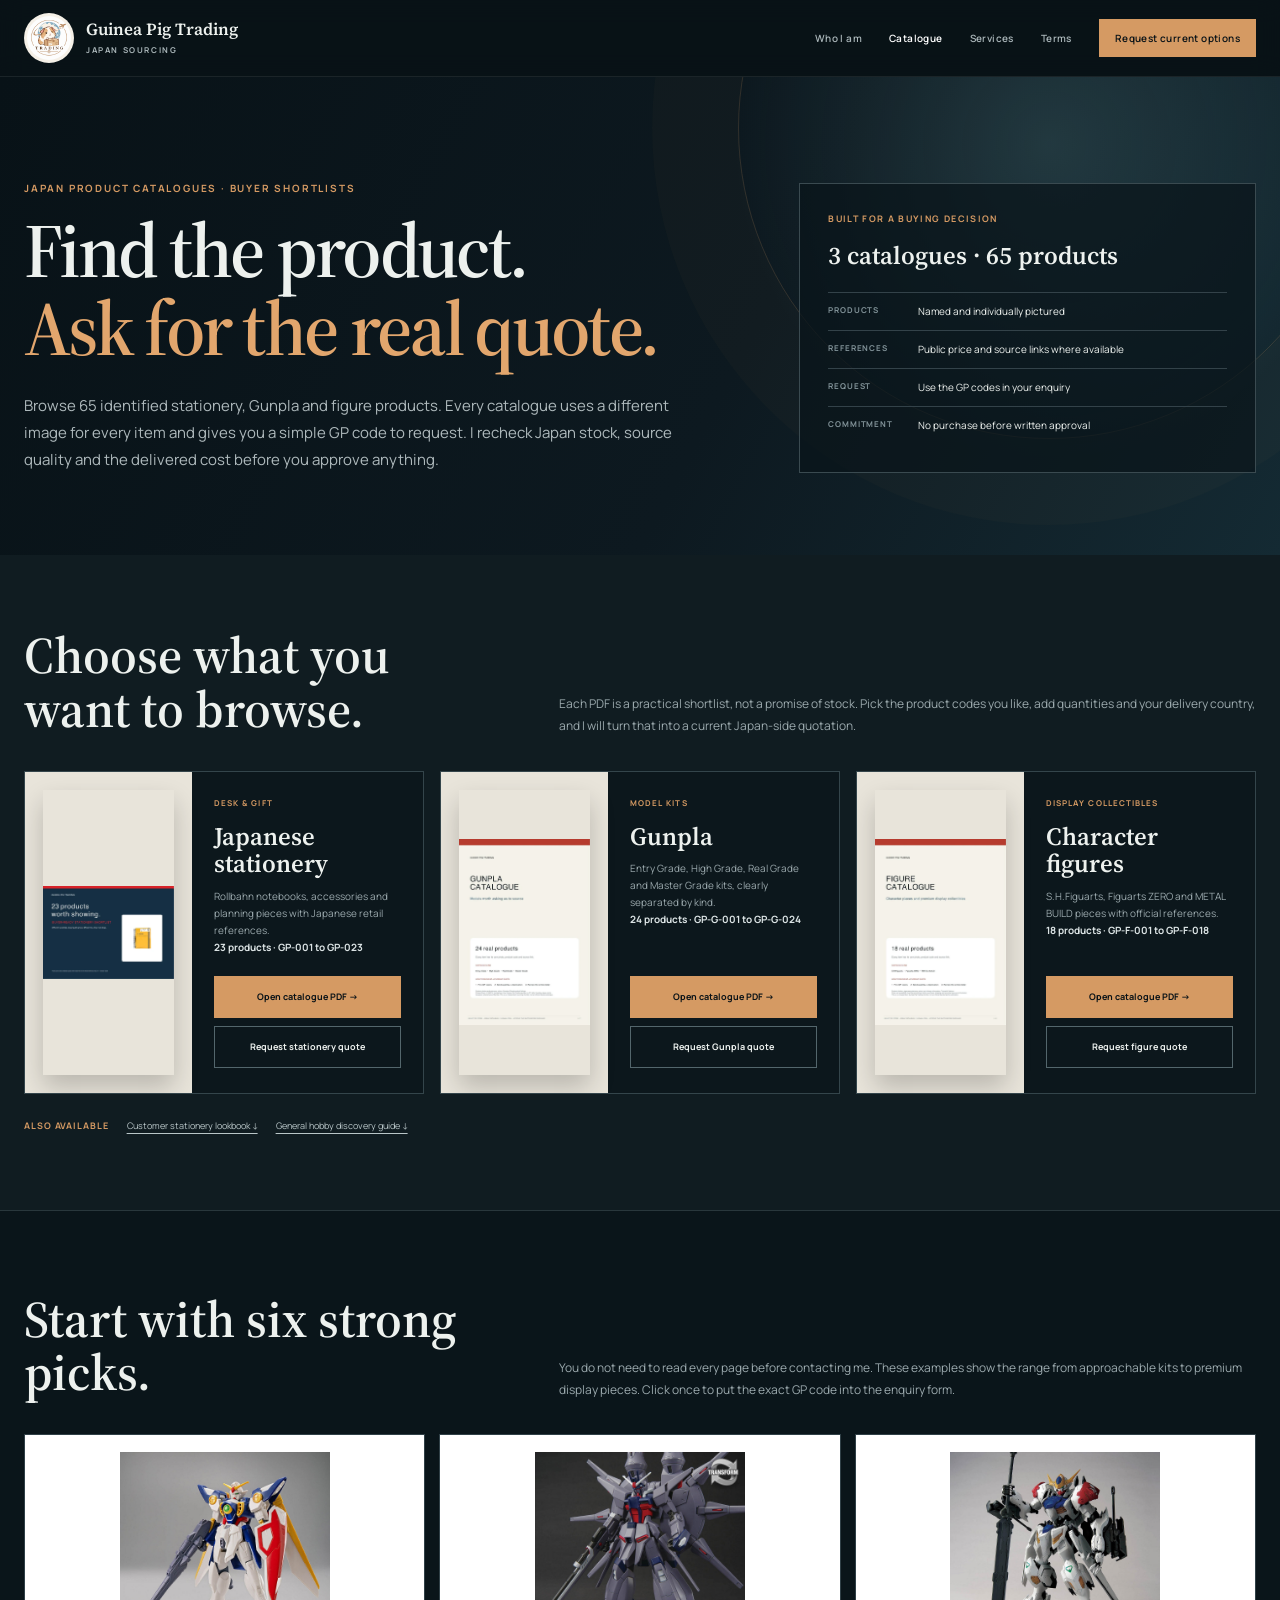
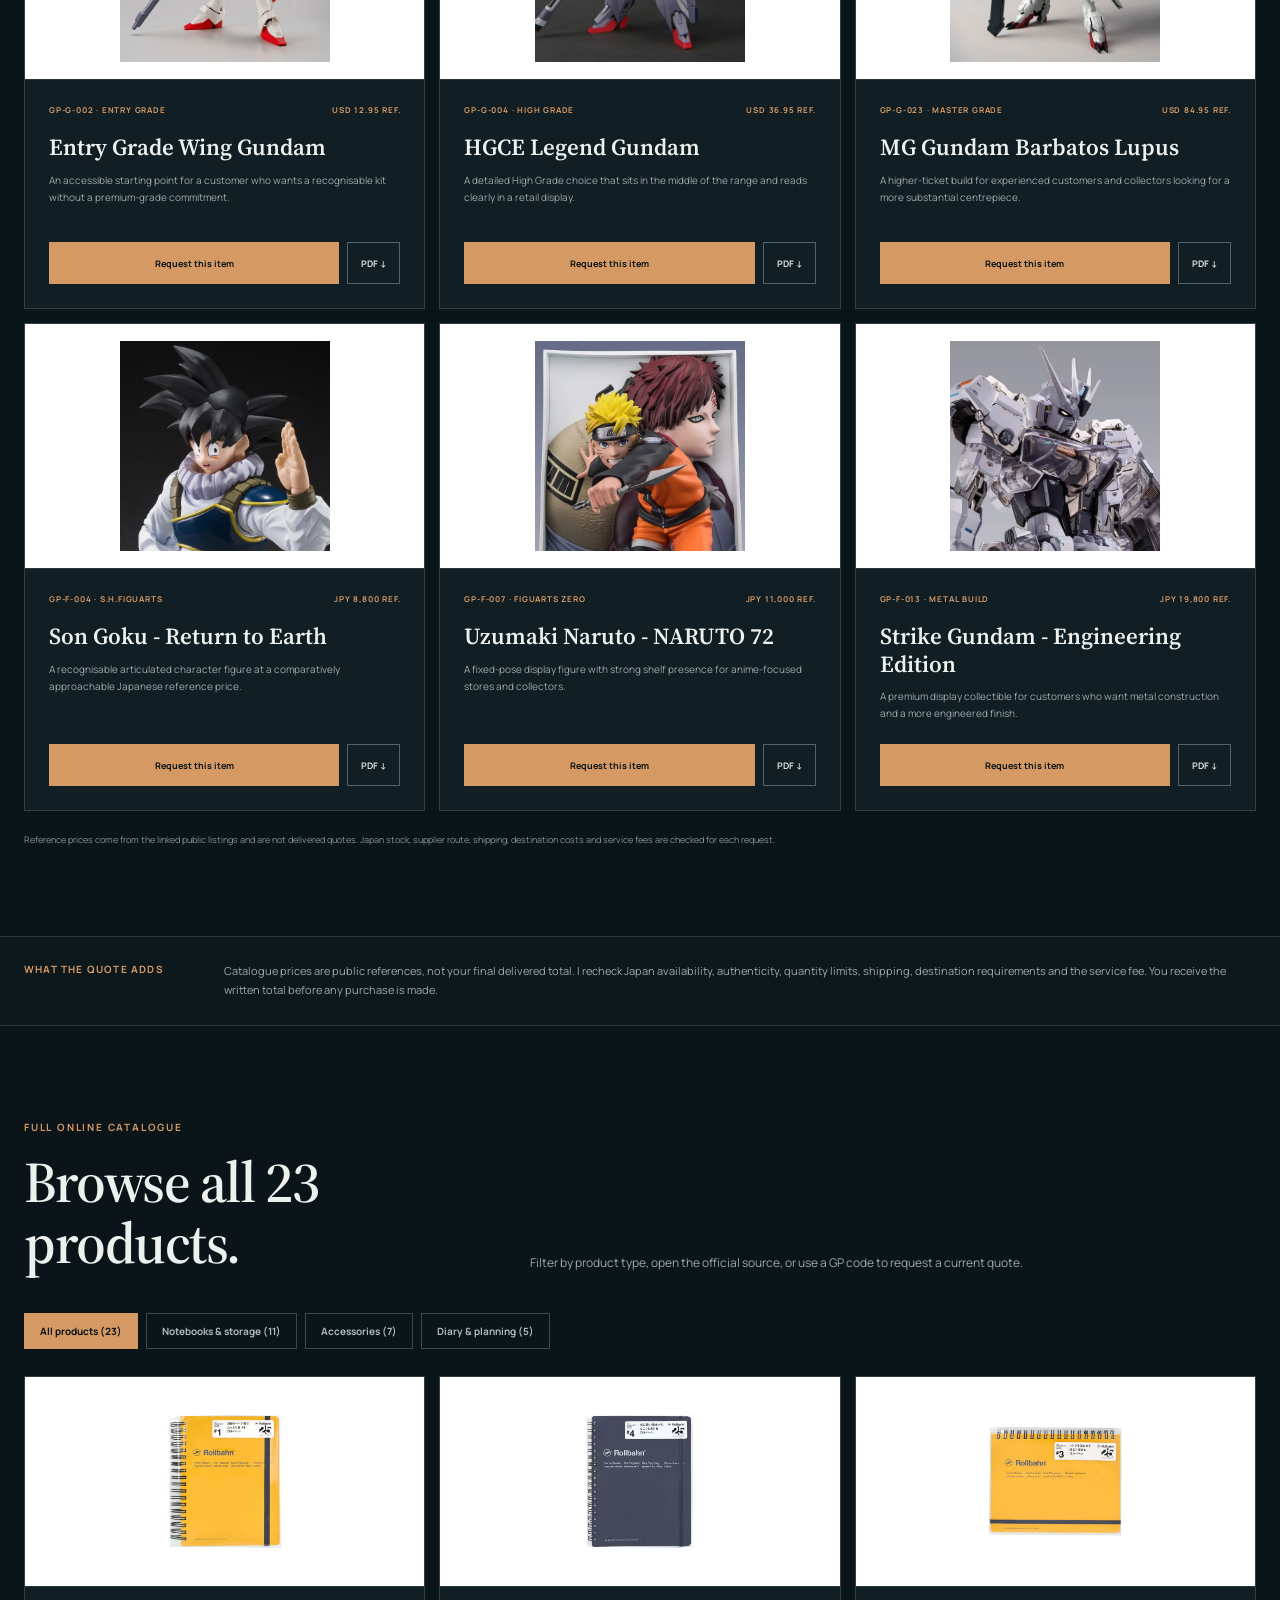
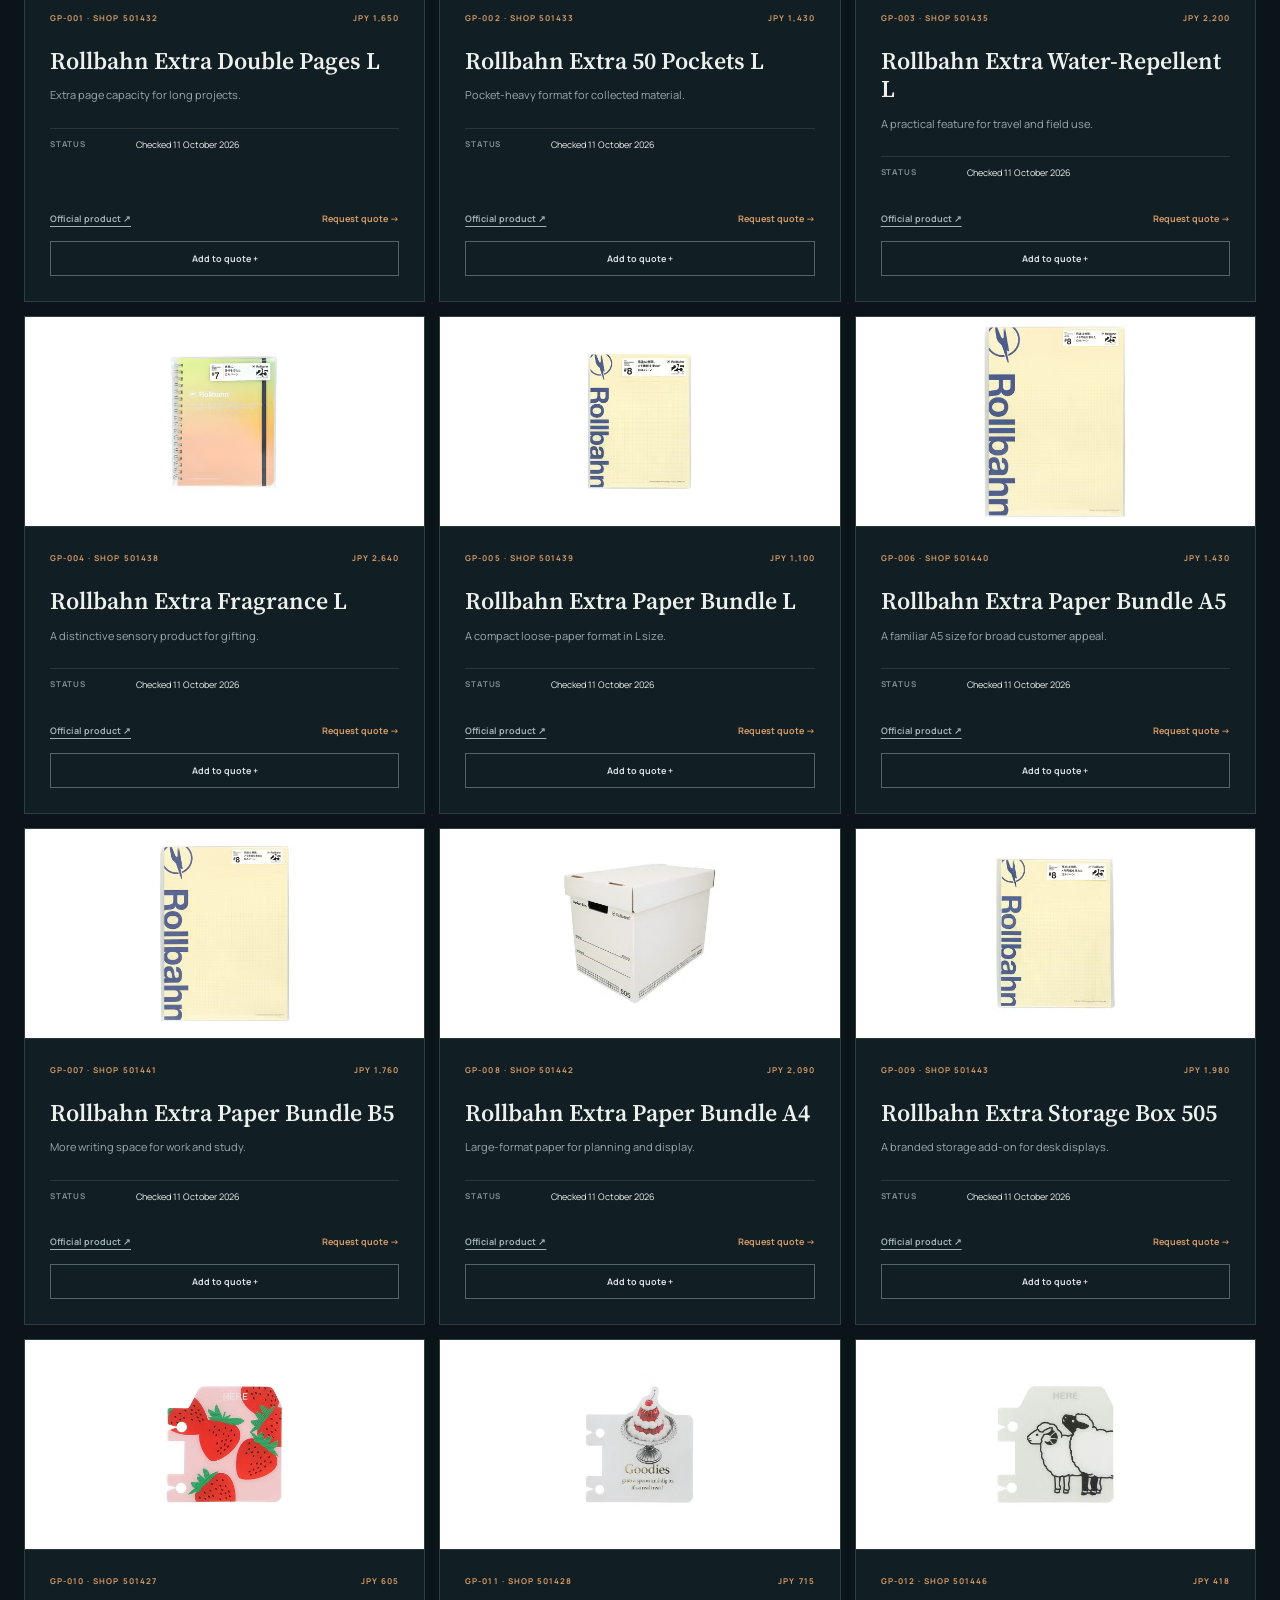
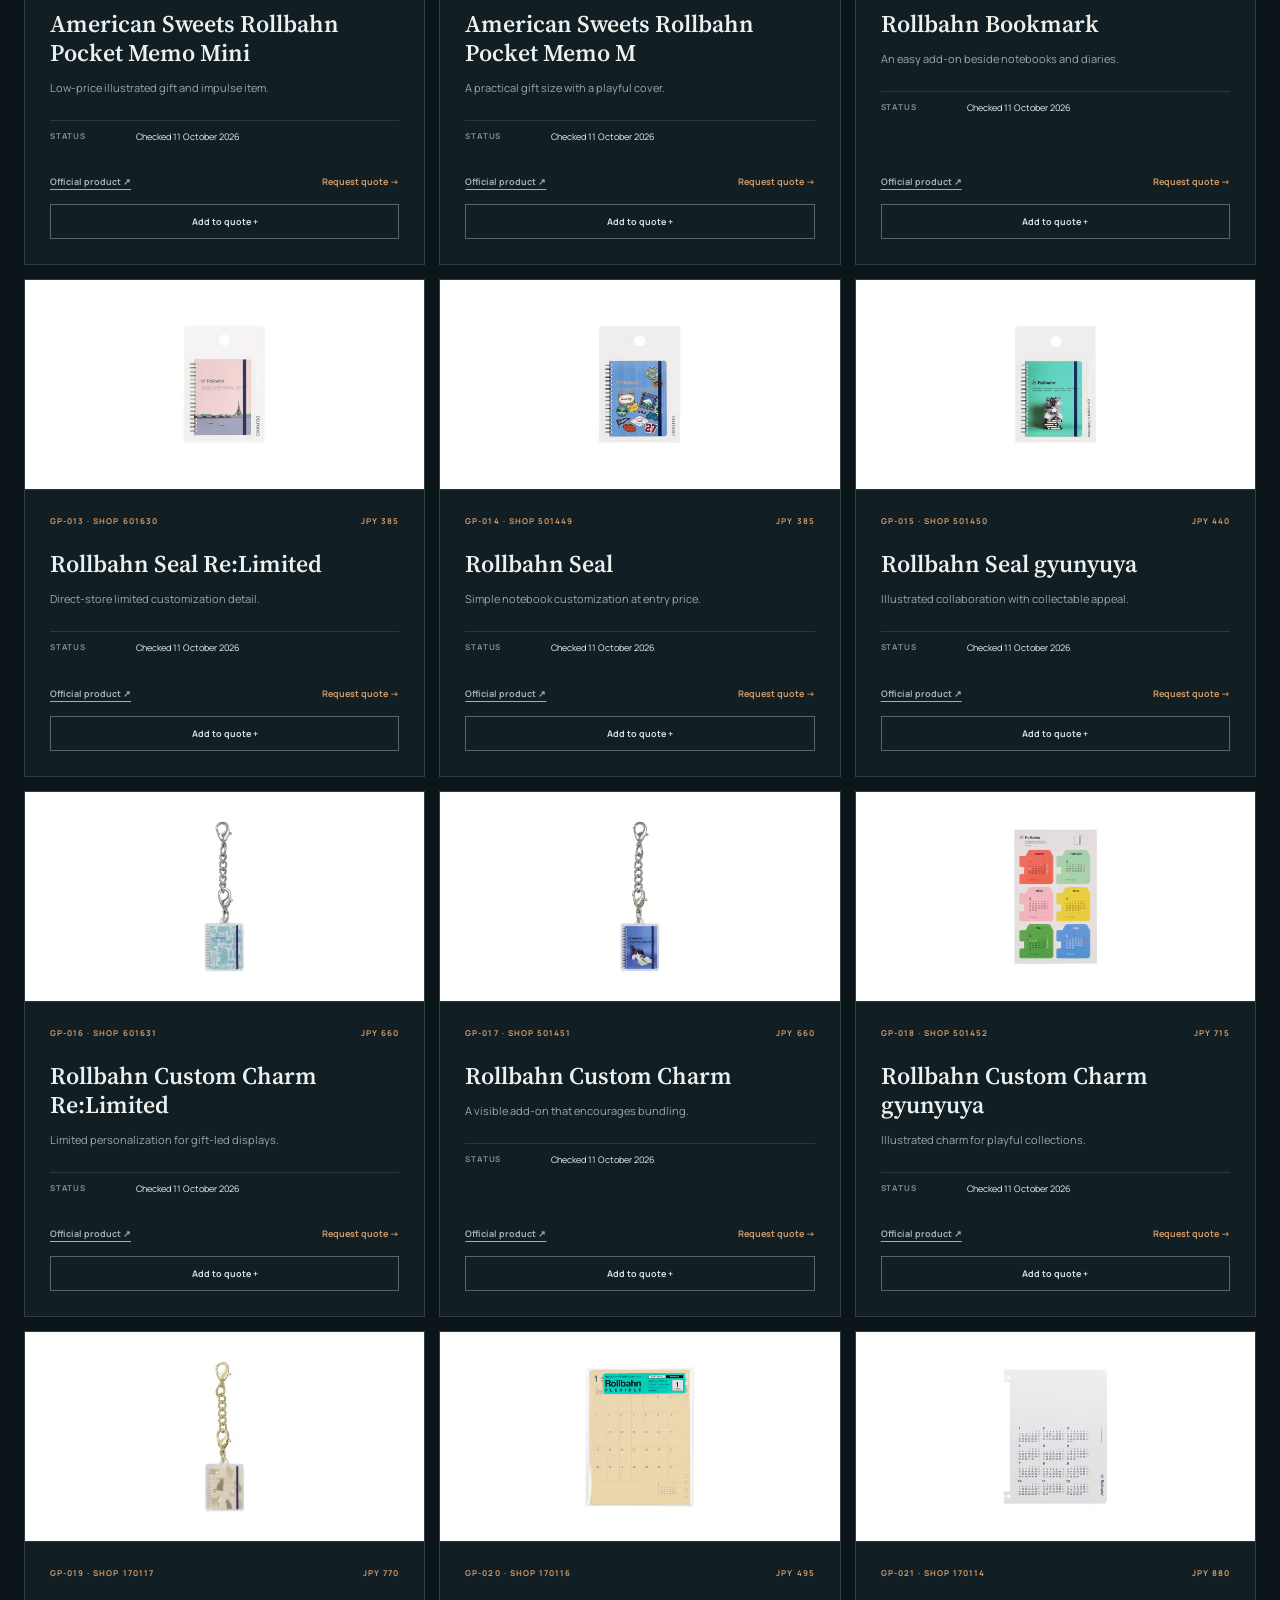
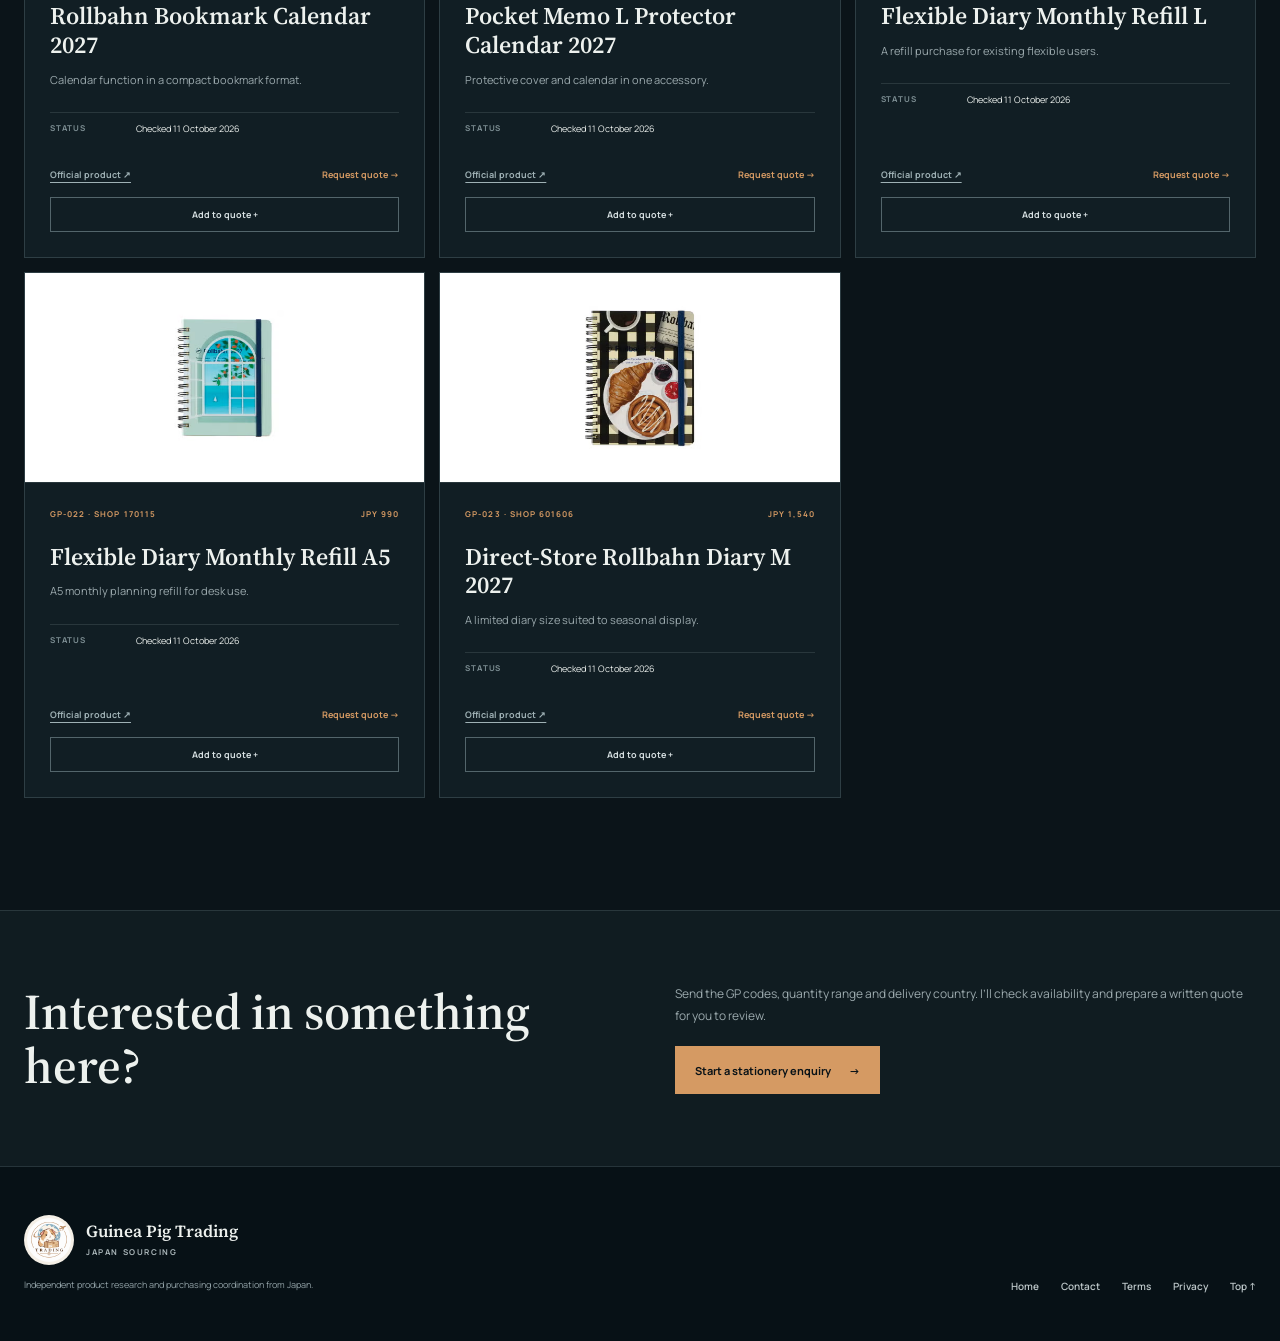
==== catalog.html @ 56c47187 "Add featured collectible product gallery" ====
<!doctype html>
<html lang="en">
<head>
  <meta charset="utf-8">
  <meta name="viewport" content="width=device-width, initial-scale=1">
  <title>Japanese Product Catalogues | Gunpla, Figures & Stationery</title>
  <meta name="description" content="Browse buyer-ready Gunpla, character figure and Japanese stationery catalogues from Guinea Pig Japan Sourcing, with product codes and source-backed references.">
  <meta name="theme-color" content="#081217">
  <link rel="icon" type="image/png" href="assets/guinea-pig-trading-logo.png">
  <link rel="preconnect" href="https://fonts.googleapis.com">
  <link rel="preconnect" href="https://fonts.gstatic.com" crossorigin>
  <link href="https://fonts.googleapis.com/css2?family=Manrope:wght@400;500;600;700&family=Source+Serif+4:opsz,wght@8..60,500;8..60,600&display=swap" rel="stylesheet">
  <style>
    :root{color-scheme:dark;--paper:#0b1419;--panel:#111e24;--panel-2:#0f1a20;--ink:#edf1ee;--muted:#9ba9ad;--gold:#d59a63;--teal:#64959a;--line:#29373c;--sans:"Manrope",Arial,sans-serif;--serif:"Source Serif 4",Georgia,serif}
    *{box-sizing:border-box}html{scroll-behavior:smooth}body{margin:0;background:var(--paper);color:var(--ink);font-family:var(--sans);-webkit-font-smoothing:antialiased}a{color:inherit;text-decoration:none}button{font:inherit}.wrap{width:min(1240px,calc(100% - 48px));margin-inline:auto}::selection{background:var(--gold);color:#091217}:focus-visible{outline:2px solid var(--gold);outline-offset:4px}
    .site-header{position:sticky;top:0;z-index:20;border-bottom:1px solid rgba(255,255,255,.08);background:rgba(8,18,23,.9);backdrop-filter:blur(12px)}.header-inner{height:76px;display:flex;align-items:center;justify-content:space-between;gap:28px}.brand{display:flex;align-items:center;gap:12px}.brand-logo{width:50px;height:50px;padding:3px;border-radius:50%;background:#f5f0e7;object-fit:contain}.brand-name{display:block;font:600 17px/1.05 var(--serif)}.brand-sub{display:block;margin-top:5px;color:#aab6b9;font-size:8px;font-weight:700;letter-spacing:.2em;text-transform:uppercase}.nav-links{display:flex;align-items:center;gap:27px}.nav-links a{color:#aab6b9;font-size:10px;font-weight:600;letter-spacing:.04em}.nav-links a:hover,.nav-links a[aria-current="page"]{color:#fff}.nav-contact{padding:12px 16px;background:var(--gold);color:#091217!important}.menu{display:none;border:0;background:transparent;color:var(--ink);font-size:24px;cursor:pointer}
    .catalog-hero{position:relative;padding:104px 0 82px;overflow:hidden;background:radial-gradient(circle at 82% 14%,rgba(100,149,154,.22),transparent 28%),linear-gradient(118deg,#081217,#0d1920 58%,#142a33)}.catalog-hero:after{content:"";position:absolute;right:-80px;top:-260px;width:620px;height:620px;border:1px solid rgba(213,154,99,.18);border-radius:50%;box-shadow:0 0 0 86px rgba(213,154,99,.025)}.hero-grid{position:relative;z-index:1;display:grid;grid-template-columns:1.2fr .8fr;gap:90px;align-items:end}.eyebrow{margin:0 0 17px;color:var(--gold);font-size:10px;font-weight:700;letter-spacing:.18em;text-transform:uppercase}.catalog-hero h1{max-width:800px;margin:0;font:600 clamp(48px,6vw,78px)/1.01 var(--serif);letter-spacing:-.035em}.catalog-hero h1 em{display:block;color:#e2a66d;font-style:normal}.hero-copy{margin:25px 0 0;max-width:690px;color:#aeb9bc;font-size:15px;line-height:1.8}.edition{padding:28px;border:1px solid #3a4a50;background:rgba(9,20,25,.72)}.edition small{display:block;color:var(--gold);font-size:9px;font-weight:700;letter-spacing:.15em;text-transform:uppercase}.edition strong{display:block;margin:15px 0 22px;font:600 25px/1.2 var(--serif)}.edition dl{margin:0}.edition div{display:grid;grid-template-columns:90px 1fr;padding:11px 0;border-top:1px solid #334249}.edition dt{color:#829399;font-size:8px;font-weight:700;letter-spacing:.11em;text-transform:uppercase}.edition dd{margin:0;font-size:10px;line-height:1.5}
    .catalogue-shelf{padding:74px 0 78px;border-bottom:1px solid var(--line);background:#101c21}.shelf-head{display:grid;grid-template-columns:.8fr 1.2fr;gap:70px;align-items:end;margin-bottom:34px}.shelf-head h2{margin:0;font:600 clamp(35px,4vw,52px)/1.05 var(--serif)}.shelf-head p{margin:0;color:var(--muted);font-size:12px;line-height:1.8}.catalogue-cards{display:grid;grid-template-columns:repeat(3,1fr);gap:16px}.catalogue-card{display:grid;grid-template-columns:42% 58%;min-height:310px;overflow:hidden;border:1px solid #34454b;background:#0c171c;transition:transform .2s ease,border-color .2s ease}.catalogue-card:hover{transform:translateY(-4px);border-color:var(--gold)}.catalogue-cover{min-height:310px;padding:18px;background:#e8e4da}.catalogue-cover img{width:100%;height:100%;display:block;object-fit:contain;box-shadow:0 12px 24px rgba(0,0,0,.2)}.catalogue-info{display:flex;flex-direction:column;padding:25px 22px}.catalogue-info small{color:var(--gold);font-size:8px;font-weight:700;letter-spacing:.13em;text-transform:uppercase}.catalogue-info h3{margin:15px 0 10px;font:600 25px/1.1 var(--serif)}.catalogue-info p{margin:0;color:var(--muted);font-size:10px;line-height:1.7}.catalogue-count{margin-top:14px;color:#dce4e5!important;font-weight:700}.catalogue-actions{display:grid;gap:8px;margin-top:auto;padding-top:20px}.catalogue-actions a{display:flex;min-height:42px;align-items:center;justify-content:center;padding:0 12px;border:1px solid #53666c;color:#edf1ee;font-size:9px;font-weight:700;text-align:center}.catalogue-actions a:first-child{border-color:var(--gold);background:var(--gold);color:#091217}.catalogue-actions a:hover{border-color:#efbf8f;background:#efbf8f;color:#091217}.supporting-files{display:flex;gap:18px;flex-wrap:wrap;margin-top:25px;color:#b9c6c8;font-size:9px}.supporting-files strong{color:var(--gold);letter-spacing:.1em;text-transform:uppercase}.supporting-files a{text-decoration:underline;text-underline-offset:4px}.supporting-files a:hover{color:#fff}.notice{border-bottom:1px solid var(--line);background:#0d181d}.notice-inner{display:grid;grid-template-columns:170px 1fr;gap:30px;padding:25px 0}.notice strong{color:var(--gold);font-size:10px;letter-spacing:.12em;text-transform:uppercase}.notice p{margin:0;color:var(--muted);font-size:11px;line-height:1.7}
    .featured{padding:82px 0 88px;border-bottom:1px solid var(--line);background:#0a151a}.featured-head{display:grid;grid-template-columns:.8fr 1.2fr;gap:70px;align-items:end;margin-bottom:34px}.featured-head h2{margin:0;font:600 clamp(35px,4vw,52px)/1.05 var(--serif)}.featured-head>p{margin:0;color:var(--muted);font-size:12px;line-height:1.8}.featured-grid{display:grid;grid-template-columns:repeat(3,1fr);gap:14px}.featured-card{display:flex;min-height:475px;flex-direction:column;border:1px solid #304047;background:#111e24;transition:transform .2s ease,border-color .2s ease}.featured-card:hover{transform:translateY(-4px);border-color:var(--gold)}.featured-photo{height:245px;padding:17px;border-bottom:1px solid var(--line);background:#fff}.featured-photo img{width:100%;height:100%;display:block;object-fit:contain}.featured-body{display:flex;flex:1;flex-direction:column;padding:24px}.featured-meta{display:flex;justify-content:space-between;gap:14px;color:var(--gold);font-size:8px;font-weight:700;letter-spacing:.1em;text-transform:uppercase}.featured-card h3{margin:19px 0 10px;font:600 23px/1.2 var(--serif)}.featured-card p{margin:0;color:var(--muted);font-size:10px;line-height:1.7}.featured-actions{display:grid;grid-template-columns:1fr auto;gap:8px;margin-top:auto;padding-top:22px}.featured-actions a{display:flex;min-height:42px;align-items:center;justify-content:center;padding:0 13px;border:1px solid #52636a;color:#dbe2e3;font-size:9px;font-weight:700}.featured-actions a:first-child{border-color:var(--gold);background:var(--gold);color:#091217}.featured-actions a:hover{border-color:#efbf8f;background:#efbf8f;color:#091217}.featured-note{margin:22px 0 0;color:#829399;font-size:9px;line-height:1.65}
    .catalog{padding:94px 0 112px}.catalog-head{display:grid;grid-template-columns:.75fr 1.25fr;gap:70px;align-items:end;margin-bottom:40px}.catalog-head h2{margin:0;font:600 clamp(38px,4.5vw,58px)/1.06 var(--serif);letter-spacing:-.025em}.catalog-head>p{margin:0;color:var(--muted);font-size:12px;line-height:1.75}.filters{display:flex;gap:8px;flex-wrap:wrap;margin-bottom:27px}.filter{padding:10px 15px;border:1px solid #3a494f;background:transparent;color:#aeb9bc;font-size:10px;font-weight:700;cursor:pointer}.filter:hover,.filter.active{border-color:var(--gold);background:var(--gold);color:#091217}
    .product-grid{display:grid;grid-template-columns:repeat(3,1fr);gap:14px}.product{display:flex;min-height:495px;flex-direction:column;border:1px solid #2e3e44;background:var(--panel);transition:.2s ease}.product:hover{border-color:rgba(213,154,99,.75);transform:translateY(-3px);box-shadow:0 20px 45px rgba(0,0,0,.25)}.product-visual{height:210px;overflow:hidden;border-bottom:1px solid var(--line);background:#fff}.product-visual img{width:100%;height:100%;display:block;object-fit:contain}.product-visual img.cover{object-fit:cover}.product-body{display:flex;flex:1;flex-direction:column;padding:25px}.product-meta{display:flex;justify-content:space-between;gap:15px;color:var(--gold);font-size:8px;font-weight:700;letter-spacing:.13em;text-transform:uppercase}.product h3{margin:24px 0 10px;font:600 24px/1.2 var(--serif)}.product p{margin:0;color:var(--muted);font-size:11px;line-height:1.75}.product dl{margin:23px 0 0}.product dl div{display:grid;grid-template-columns:74px 1fr;gap:12px;padding:9px 0;border-top:1px solid var(--line)}.product dt{color:#7f9095;font-size:8px;font-weight:700;letter-spacing:.1em;text-transform:uppercase}.product dd{margin:0;font-size:9px;line-height:1.5}.product-links{display:flex;align-items:center;justify-content:space-between;gap:15px;margin-top:auto;padding-top:23px}.product-links a{color:var(--gold);font-size:9px;font-weight:700}.product-links a:first-child{color:#9fb1b5;text-decoration:underline;text-underline-offset:4px}.product-links a:hover{color:#fff}.shortlist-toggle{width:100%;margin-top:16px;padding:10px 12px;border:1px solid #53656b;background:transparent;color:#d7e0e2;font-size:9px;font-weight:700;cursor:pointer}.shortlist-toggle:hover,.shortlist-toggle[aria-pressed="true"]{border-color:var(--gold);background:var(--gold);color:#091217}.product[hidden]{display:none}.shortlist-bar{position:fixed;z-index:50;left:50%;bottom:18px;width:min(760px,calc(100% - 28px));transform:translateX(-50%);border:1px solid #53656b;background:rgba(7,17,22,.97);box-shadow:0 20px 60px rgba(0,0,0,.45);backdrop-filter:blur(12px)}.shortlist-bar[hidden]{display:none}.shortlist-inner{display:grid;grid-template-columns:1fr auto auto;gap:18px;align-items:center;padding:16px 18px}.shortlist-copy strong{display:block;color:var(--gold);font:600 16px/1.2 var(--serif)}.shortlist-copy span{display:block;margin-top:5px;color:#aeb9bc;font-size:9px}.shortlist-clear{border:0;background:transparent;color:#aeb9bc;font-size:9px;text-decoration:underline;cursor:pointer}.shortlist-request{padding:12px 16px;background:var(--gold);color:#091217;font-size:10px;font-weight:700}
    .next{padding:72px 0;border-top:1px solid var(--line);background:#101c21}.next-grid{display:grid;grid-template-columns:1fr 1fr;gap:70px;align-items:center}.next h2{margin:0;font:600 clamp(34px,4vw,50px)/1.08 var(--serif)}.next p{margin:0 0 20px;color:var(--muted);font-size:12px;line-height:1.8}.button{display:inline-flex;min-height:48px;align-items:center;justify-content:center;padding:0 20px;background:var(--gold);color:#091217;font-size:11px;font-weight:700}.button:hover{background:#e8b785}.arrow{margin-left:18px}
    footer{padding:48px 0;border-top:1px solid #26343a;background:#071116}.footer-grid{display:flex;align-items:flex-end;justify-content:space-between;gap:30px}.footer-copy{max-width:500px;margin:13px 0 0;color:#92a2a7;font-size:9px;line-height:1.65}.footer-links{display:flex;gap:22px;flex-wrap:wrap;color:#bdc7c9;font-size:10px;font-weight:600}.footer-links a:hover{color:var(--gold)}
    @media(max-width:1020px){.nav-links{display:none;position:absolute;top:76px;left:0;right:0;padding:26px;background:rgba(8,18,23,.98);border-bottom:1px solid var(--line);flex-direction:column}.nav-links.open{display:flex}.menu{display:block}.hero-grid,.catalog-head,.next-grid,.shelf-head,.featured-head{grid-template-columns:1fr;gap:42px}.edition{max-width:620px}.catalogue-cards{grid-template-columns:1fr}.catalogue-card{grid-template-columns:230px 1fr}.featured-grid,.product-grid{grid-template-columns:repeat(2,1fr)}}
    @media(max-width:620px){.wrap{width:min(100% - 28px,1240px)}.header-inner{height:70px}.brand-logo{width:44px;height:44px}.brand-sub{display:none}.nav-links{top:70px}.catalog-hero{padding:70px 0 62px}.catalog-hero h1{font-size:45px}.catalogue-shelf,.featured{padding:58px 0}.catalogue-card{grid-template-columns:1fr}.catalogue-cover{min-height:0;height:280px}.notice-inner,.featured-grid,.product-grid{grid-template-columns:1fr}.notice-inner{gap:9px}.featured-card{min-height:450px}.catalog{padding:76px 0}.product{min-height:460px}.shortlist-inner{grid-template-columns:1fr auto;gap:10px}.shortlist-request{grid-column:1/-1;text-align:center}.footer-grid{align-items:flex-start;flex-direction:column}}
    @media(prefers-reduced-motion:reduce){html{scroll-behavior:auto}.product{transition:none}}
  </style>
</head>
<body>
  <header class="site-header">
    <div class="wrap header-inner">
      <a class="brand" href="index.html#top" aria-label="Guinea Pig Japan Sourcing home"><img class="brand-logo" src="assets/guinea-pig-trading-logo.png" alt=""><span><span class="brand-name">Guinea Pig Trading</span><span class="brand-sub">Japan Sourcing</span></span></a>
      <nav class="nav-links" id="nav-links" aria-label="Primary navigation"><a href="index.html#about">Who I am</a><a href="catalog.html" aria-current="page">Catalogue</a><a href="index.html#services">Services</a><a href="terms.html">Terms</a><a class="nav-contact" href="index.html?category=Stationery#contact">Request current options</a></nav>
      <button class="menu" type="button" aria-label="Open menu" aria-expanded="false" aria-controls="nav-links">☰</button>
    </div>
  </header>

  <main>
    <section class="catalog-hero">
      <div class="wrap hero-grid">
        <div><p class="eyebrow">Japan product catalogues · buyer shortlists</p><h1>Find the product. <em>Ask for the real quote.</em></h1><p class="hero-copy">Browse 65 identified stationery, Gunpla and figure products. Every catalogue uses a different image for every item and gives you a simple GP code to request. I recheck Japan stock, source quality and the delivered cost before you approve anything.</p></div>
        <aside class="edition" aria-label="Catalogue information"><small>Built for a buying decision</small><strong>3 catalogues · 65 products</strong><dl><div><dt>Products</dt><dd>Named and individually pictured</dd></div><div><dt>References</dt><dd>Public price and source links where available</dd></div><div><dt>Request</dt><dd>Use the GP codes in your enquiry</dd></div><div><dt>Commitment</dt><dd>No purchase before written approval</dd></div></dl></aside>
      </div>
    </section>

    <section class="catalogue-shelf" aria-labelledby="choose-catalogue"><div class="wrap"><div class="shelf-head"><h2 id="choose-catalogue">Choose what you want to browse.</h2><p>Each PDF is a practical shortlist, not a promise of stock. Pick the product codes you like, add quantities and your delivery country, and I will turn that into a current Japan-side quotation.</p></div><div class="catalogue-cards">
      <article class="catalogue-card"><div class="catalogue-cover"><img src="assets/catalog/covers/stationery-catalogue.webp" alt="Cover of the Japanese stationery catalogue"></div><div class="catalogue-info"><small>Desk & gift</small><h3>Japanese stationery</h3><p>Rollbahn notebooks, accessories and planning pieces with Japanese retail references.</p><p class="catalogue-count">23 products · GP-001 to GP-023</p><div class="catalogue-actions"><a href="output/pdf/japanese-stationery-catalogue.pdf">Open catalogue PDF →</a><a href="index.html?category=Stationery#contact">Request stationery quote</a></div></div></article>
      <article class="catalogue-card"><div class="catalogue-cover"><img src="assets/catalog/covers/gunpla-catalogue.webp" alt="Cover of the Gunpla catalogue"></div><div class="catalogue-info"><small>Model kits</small><h3>Gunpla</h3><p>Entry Grade, High Grade, Real Grade and Master Grade kits, clearly separated by kind.</p><p class="catalogue-count">24 products · GP-G-001 to GP-G-024</p><div class="catalogue-actions"><a href="output/pdf/japanese-gunpla-catalogue.pdf">Open catalogue PDF →</a><a href="index.html?category=Gunpla model kits#contact">Request Gunpla quote</a></div></div></article>
      <article class="catalogue-card"><div class="catalogue-cover"><img src="assets/catalog/covers/figure-catalogue.webp" alt="Cover of the character figure catalogue"></div><div class="catalogue-info"><small>Display collectibles</small><h3>Character figures</h3><p>S.H.Figuarts, Figuarts ZERO and METAL BUILD pieces with official references.</p><p class="catalogue-count">18 products · GP-F-001 to GP-F-018</p><div class="catalogue-actions"><a href="output/pdf/japanese-figure-catalogue.pdf">Open catalogue PDF →</a><a href="index.html?category=Character figures#contact">Request figure quote</a></div></div></article>
    </div><div class="supporting-files"><strong>Also available</strong><a href="output/pdf/customer-stationery-lookbook.pdf">Customer stationery lookbook ↓</a><a href="output/pdf/japanese-hobby-items-catalogue.pdf">General hobby discovery guide ↓</a></div></div></section>
    <section class="featured" aria-labelledby="featured-products"><div class="wrap"><div class="featured-head"><h2 id="featured-products">Start with six strong picks.</h2><p>You do not need to read every page before contacting me. These examples show the range from approachable kits to premium display pieces. Click once to put the exact GP code into the enquiry form.</p></div><div class="featured-grid">
      <article class="featured-card"><div class="featured-photo"><img src="assets/catalog/collectibles/gp-g-002-entry-grade-wing-gundam.jpg" alt="Entry Grade Wing Gundam product photo" loading="lazy"></div><div class="featured-body"><div class="featured-meta"><span>GP-G-002 · Entry Grade</span><span>USD 12.95 ref.</span></div><h3>Entry Grade Wing Gundam</h3><p>An accessible starting point for a customer who wants a recognisable kit without a premium-grade commitment.</p><div class="featured-actions"><a href="index.html?category=Gunpla%20model%20kits&amp;product=GP-G-002#contact">Request this item</a><a href="output/pdf/japanese-gunpla-catalogue.pdf">PDF ↓</a></div></div></article>
      <article class="featured-card"><div class="featured-photo"><img src="assets/catalog/collectibles/gp-g-004-hgce-zgmf-x666s-legend-gundam.jpg" alt="HGCE Legend Gundam product photo" loading="lazy"></div><div class="featured-body"><div class="featured-meta"><span>GP-G-004 · High Grade</span><span>USD 36.95 ref.</span></div><h3>HGCE Legend Gundam</h3><p>A detailed High Grade choice that sits in the middle of the range and reads clearly in a retail display.</p><div class="featured-actions"><a href="index.html?category=Gunpla%20model%20kits&amp;product=GP-G-004#contact">Request this item</a><a href="output/pdf/japanese-gunpla-catalogue.pdf">PDF ↓</a></div></div></article>
      <article class="featured-card"><div class="featured-photo"><img src="assets/catalog/collectibles/gp-g-023-mg-gundam-barbatos-lupus.jpg" alt="Master Grade Gundam Barbatos Lupus product photo" loading="lazy"></div><div class="featured-body"><div class="featured-meta"><span>GP-G-023 · Master Grade</span><span>USD 84.95 ref.</span></div><h3>MG Gundam Barbatos Lupus</h3><p>A higher-ticket build for experienced customers and collectors looking for a more substantial centrepiece.</p><div class="featured-actions"><a href="index.html?category=Gunpla%20model%20kits&amp;product=GP-G-023#contact">Request this item</a><a href="output/pdf/japanese-gunpla-catalogue.pdf">PDF ↓</a></div></div></article>
      <article class="featured-card"><div class="featured-photo"><img src="assets/catalog/collectibles/gp-f-004-son-goku-return-to-earth.jpg" alt="S.H.Figuarts Son Goku Return to Earth product photo" loading="lazy"></div><div class="featured-body"><div class="featured-meta"><span>GP-F-004 · S.H.Figuarts</span><span>JPY 8,800 ref.</span></div><h3>Son Goku - Return to Earth</h3><p>A recognisable articulated character figure at a comparatively approachable Japanese reference price.</p><div class="featured-actions"><a href="index.html?category=Character%20figures&amp;product=GP-F-004#contact">Request this item</a><a href="output/pdf/japanese-figure-catalogue.pdf">PDF ↓</a></div></div></article>
      <article class="featured-card"><div class="featured-photo"><img src="assets/catalog/collectibles/gp-f-007-uzumaki-naruto-naruto-72-series-29.jpg" alt="Figuarts ZERO Uzumaki Naruto product photo" loading="lazy"></div><div class="featured-body"><div class="featured-meta"><span>GP-F-007 · Figuarts ZERO</span><span>JPY 11,000 ref.</span></div><h3>Uzumaki Naruto - NARUTO 72</h3><p>A fixed-pose display figure with strong shelf presence for anime-focused stores and collectors.</p><div class="featured-actions"><a href="index.html?category=Character%20figures&amp;product=GP-F-007#contact">Request this item</a><a href="output/pdf/japanese-figure-catalogue.pdf">PDF ↓</a></div></div></article>
      <article class="featured-card"><div class="featured-photo"><img src="assets/catalog/collectibles/gp-f-013-strike-gundam-engineering-edition.jpg" alt="METAL BUILD Strike Gundam Engineering Edition product photo" loading="lazy"></div><div class="featured-body"><div class="featured-meta"><span>GP-F-013 · METAL BUILD</span><span>JPY 19,800 ref.</span></div><h3>Strike Gundam - Engineering Edition</h3><p>A premium display collectible for customers who want metal construction and a more engineered finish.</p><div class="featured-actions"><a href="index.html?category=Character%20figures&amp;product=GP-F-013#contact">Request this item</a><a href="output/pdf/japanese-figure-catalogue.pdf">PDF ↓</a></div></div></article>
    </div><p class="featured-note">Reference prices come from the linked public listings and are not delivered quotes. Japan stock, supplier route, shipping, destination costs and service fees are checked for each request.</p></div></section>
    <div class="notice"><div class="wrap notice-inner"><strong>What the quote adds</strong><p>Catalogue prices are public references, not your final delivered total. I recheck Japan availability, authenticity, quantity limits, shipping, destination requirements and the service fee. You receive the written total before any purchase is made.</p></div></div>

    <section class="catalog" id="stationery">
      <div class="wrap">
        <div class="catalog-head"><div><p class="eyebrow">Full online catalogue</p><h2>Browse all 23 products.</h2></div><p>Filter by product type, open the official source, or use a GP code to request a current quote.</p></div>
        <div class="filters" role="group" aria-label="Filter stationery by kind"><button class="filter active" type="button" data-filter="all">All products (23)</button><button class="filter" type="button" data-filter="notebook">Notebooks & storage (11)</button><button class="filter" type="button" data-filter="accessory">Accessories (7)</button><button class="filter" type="button" data-filter="planning">Diary & planning (5)</button></div>
        <div class="product-grid">
          <article class="product" data-category="notebook"><div class="product-visual"><img src="assets/catalog/retail/rb-extra-1.png" alt="Rollbahn Extra Double Pages L official photograph"></div><div class="product-body"><div class="product-meta"><span>GP-001 · Shop 501432</span><span>JPY 1,650</span></div><h3>Rollbahn Extra Double Pages L</h3><p>Extra page capacity for long projects.</p><dl><div><dt>Status</dt><dd>Checked 11 October 2026</dd></div></dl><div class="product-links"><a href="https://shop.delfonics.com/c/brands/original/cat701/501432" target="_blank" rel="noopener">Official product ↗</a><a href="index.html?category=Stationery&amp;product=GP-001#contact">Request quote →</a></div></div></article>
          <article class="product" data-category="notebook"><div class="product-visual"><img src="assets/catalog/retail/rb-extra-2.png" alt="Rollbahn Extra 50 Pockets L official photograph"></div><div class="product-body"><div class="product-meta"><span>GP-002 · Shop 501433</span><span>JPY 1,430</span></div><h3>Rollbahn Extra 50 Pockets L</h3><p>Pocket-heavy format for collected material.</p><dl><div><dt>Status</dt><dd>Checked 11 October 2026</dd></div></dl><div class="product-links"><a href="https://shop.delfonics.com/c/brands/original/cat701/501433" target="_blank" rel="noopener">Official product ↗</a><a href="index.html?category=Stationery&amp;product=GP-002#contact">Request quote →</a></div></div></article>
          <article class="product" data-category="notebook"><div class="product-visual"><img src="assets/catalog/retail/rb-extra-4.png" alt="Rollbahn Extra Water-Repellent L official photograph"></div><div class="product-body"><div class="product-meta"><span>GP-003 · Shop 501435</span><span>JPY 2,200</span></div><h3>Rollbahn Extra Water-Repellent L</h3><p>A practical feature for travel and field use.</p><dl><div><dt>Status</dt><dd>Checked 11 October 2026</dd></div></dl><div class="product-links"><a href="https://shop.delfonics.com/c/brands/original/cat701/501435" target="_blank" rel="noopener">Official product ↗</a><a href="index.html?category=Stationery&amp;product=GP-003#contact">Request quote →</a></div></div></article>
          <article class="product" data-category="notebook"><div class="product-visual"><img src="assets/catalog/retail/rb-extra-7.png" alt="Rollbahn Extra Fragrance L official photograph"></div><div class="product-body"><div class="product-meta"><span>GP-004 · Shop 501438</span><span>JPY 2,640</span></div><h3>Rollbahn Extra Fragrance L</h3><p>A distinctive sensory product for gifting.</p><dl><div><dt>Status</dt><dd>Checked 11 October 2026</dd></div></dl><div class="product-links"><a href="https://shop.delfonics.com/c/brands/original/cat701/501438" target="_blank" rel="noopener">Official product ↗</a><a href="index.html?category=Stationery&amp;product=GP-004#contact">Request quote →</a></div></div></article>
          <article class="product" data-category="notebook"><div class="product-visual"><img src="assets/catalog/retail/rb-paper-l.png" alt="Rollbahn Extra Paper Bundle L official photograph"></div><div class="product-body"><div class="product-meta"><span>GP-005 · Shop 501439</span><span>JPY 1,100</span></div><h3>Rollbahn Extra Paper Bundle L</h3><p>A compact loose-paper format in L size.</p><dl><div><dt>Status</dt><dd>Checked 11 October 2026</dd></div></dl><div class="product-links"><a href="https://shop.delfonics.com/c/brands/original/cat701/501439" target="_blank" rel="noopener">Official product ↗</a><a href="index.html?category=Stationery&amp;product=GP-005#contact">Request quote →</a></div></div></article>
          <article class="product" data-category="notebook"><div class="product-visual"><img src="assets/catalog/retail/rb-paper-a5.png" alt="Rollbahn Extra Paper Bundle A5 official photograph"></div><div class="product-body"><div class="product-meta"><span>GP-006 · Shop 501440</span><span>JPY 1,430</span></div><h3>Rollbahn Extra Paper Bundle A5</h3><p>A familiar A5 size for broad customer appeal.</p><dl><div><dt>Status</dt><dd>Checked 11 October 2026</dd></div></dl><div class="product-links"><a href="https://shop.delfonics.com/c/brands/original/cat701/501440" target="_blank" rel="noopener">Official product ↗</a><a href="index.html?category=Stationery&amp;product=GP-006#contact">Request quote →</a></div></div></article>
          <article class="product" data-category="notebook"><div class="product-visual"><img src="assets/catalog/retail/rb-paper-b5.png" alt="Rollbahn Extra Paper Bundle B5 official photograph"></div><div class="product-body"><div class="product-meta"><span>GP-007 · Shop 501441</span><span>JPY 1,760</span></div><h3>Rollbahn Extra Paper Bundle B5</h3><p>More writing space for work and study.</p><dl><div><dt>Status</dt><dd>Checked 11 October 2026</dd></div></dl><div class="product-links"><a href="https://shop.delfonics.com/c/brands/original/cat701/501441" target="_blank" rel="noopener">Official product ↗</a><a href="index.html?category=Stationery&amp;product=GP-007#contact">Request quote →</a></div></div></article>
          <article class="product" data-category="notebook"><div class="product-visual"><img src="assets/catalog/retail/rb-paper-a4.png" alt="Rollbahn Extra Paper Bundle A4 official photograph"></div><div class="product-body"><div class="product-meta"><span>GP-008 · Shop 501442</span><span>JPY 2,090</span></div><h3>Rollbahn Extra Paper Bundle A4</h3><p>Large-format paper for planning and display.</p><dl><div><dt>Status</dt><dd>Checked 11 October 2026</dd></div></dl><div class="product-links"><a href="https://shop.delfonics.com/c/brands/original/cat701/501442" target="_blank" rel="noopener">Official product ↗</a><a href="index.html?category=Stationery&amp;product=GP-008#contact">Request quote →</a></div></div></article>
          <article class="product" data-category="notebook"><div class="product-visual"><img src="assets/catalog/retail/rb-box-505.png" alt="Rollbahn Extra Storage Box 505 official photograph"></div><div class="product-body"><div class="product-meta"><span>GP-009 · Shop 501443</span><span>JPY 1,980</span></div><h3>Rollbahn Extra Storage Box 505</h3><p>A branded storage add-on for desk displays.</p><dl><div><dt>Status</dt><dd>Checked 11 October 2026</dd></div></dl><div class="product-links"><a href="https://shop.delfonics.com/c/brands/original/cat701/501443" target="_blank" rel="noopener">Official product ↗</a><a href="index.html?category=Stationery&amp;product=GP-009#contact">Request quote →</a></div></div></article>
          <article class="product" data-category="notebook"><div class="product-visual"><img src="assets/catalog/retail/rb-american-mini.png" alt="American Sweets Rollbahn Pocket Memo Mini official photograph"></div><div class="product-body"><div class="product-meta"><span>GP-010 · Shop 501427</span><span>JPY 605</span></div><h3>American Sweets Rollbahn Pocket Memo Mini</h3><p>Low-price illustrated gift and impulse item.</p><dl><div><dt>Status</dt><dd>Checked 11 October 2026</dd></div></dl><div class="product-links"><a href="https://shop.delfonics.com/c/brands/original/cat701/501427" target="_blank" rel="noopener">Official product ↗</a><a href="index.html?category=Stationery&amp;product=GP-010#contact">Request quote →</a></div></div></article>
          <article class="product" data-category="notebook"><div class="product-visual"><img src="assets/catalog/retail/rb-american-m.png" alt="American Sweets Rollbahn Pocket Memo M official photograph"></div><div class="product-body"><div class="product-meta"><span>GP-011 · Shop 501428</span><span>JPY 715</span></div><h3>American Sweets Rollbahn Pocket Memo M</h3><p>A practical gift size with a playful cover.</p><dl><div><dt>Status</dt><dd>Checked 11 October 2026</dd></div></dl><div class="product-links"><a href="https://shop.delfonics.com/c/brands/original/cat701/501428" target="_blank" rel="noopener">Official product ↗</a><a href="index.html?category=Stationery&amp;product=GP-011#contact">Request quote →</a></div></div></article>
          <article class="product" data-category="accessory"><div class="product-visual"><img src="assets/catalog/retail/rb-bookmark.png" alt="Rollbahn Bookmark official photograph"></div><div class="product-body"><div class="product-meta"><span>GP-012 · Shop 501446</span><span>JPY 418</span></div><h3>Rollbahn Bookmark</h3><p>An easy add-on beside notebooks and diaries.</p><dl><div><dt>Status</dt><dd>Checked 11 October 2026</dd></div></dl><div class="product-links"><a href="https://shop.delfonics.com/c/brands/original/cat701/501446" target="_blank" rel="noopener">Official product ↗</a><a href="index.html?category=Stationery&amp;product=GP-012#contact">Request quote →</a></div></div></article>
          <article class="product" data-category="accessory"><div class="product-visual"><img src="assets/catalog/retail/rb-seal-relimited.png" alt="Rollbahn Seal Re:Limited official photograph"></div><div class="product-body"><div class="product-meta"><span>GP-013 · Shop 601630</span><span>JPY 385</span></div><h3>Rollbahn Seal Re:Limited</h3><p>Direct-store limited customization detail.</p><dl><div><dt>Status</dt><dd>Checked 11 October 2026</dd></div></dl><div class="product-links"><a href="https://shop.delfonics.com/c/brands/original/cat701/601630" target="_blank" rel="noopener">Official product ↗</a><a href="index.html?category=Stationery&amp;product=GP-013#contact">Request quote →</a></div></div></article>
          <article class="product" data-category="accessory"><div class="product-visual"><img src="assets/catalog/retail/rb-seal.png" alt="Rollbahn Seal official photograph"></div><div class="product-body"><div class="product-meta"><span>GP-014 · Shop 501449</span><span>JPY 385</span></div><h3>Rollbahn Seal</h3><p>Simple notebook customization at entry price.</p><dl><div><dt>Status</dt><dd>Checked 11 October 2026</dd></div></dl><div class="product-links"><a href="https://shop.delfonics.com/c/brands/original/cat701/501449" target="_blank" rel="noopener">Official product ↗</a><a href="index.html?category=Stationery&amp;product=GP-014#contact">Request quote →</a></div></div></article>
          <article class="product" data-category="accessory"><div class="product-visual"><img src="assets/catalog/retail/rb-seal-gyunyuya.png" alt="Rollbahn Seal gyunyuya official photograph"></div><div class="product-body"><div class="product-meta"><span>GP-015 · Shop 501450</span><span>JPY 440</span></div><h3>Rollbahn Seal gyunyuya</h3><p>Illustrated collaboration with collectable appeal.</p><dl><div><dt>Status</dt><dd>Checked 11 October 2026</dd></div></dl><div class="product-links"><a href="https://shop.delfonics.com/c/brands/original/cat701/501450" target="_blank" rel="noopener">Official product ↗</a><a href="index.html?category=Stationery&amp;product=GP-015#contact">Request quote →</a></div></div></article>
          <article class="product" data-category="accessory"><div class="product-visual"><img src="assets/catalog/retail/rb-charm-relimited.png" alt="Rollbahn Custom Charm Re:Limited official photograph"></div><div class="product-body"><div class="product-meta"><span>GP-016 · Shop 601631</span><span>JPY 660</span></div><h3>Rollbahn Custom Charm Re:Limited</h3><p>Limited personalization for gift-led displays.</p><dl><div><dt>Status</dt><dd>Checked 11 October 2026</dd></div></dl><div class="product-links"><a href="https://shop.delfonics.com/c/brands/original/cat701/601631" target="_blank" rel="noopener">Official product ↗</a><a href="index.html?category=Stationery&amp;product=GP-016#contact">Request quote →</a></div></div></article>
          <article class="product" data-category="accessory"><div class="product-visual"><img src="assets/catalog/retail/rb-charm.png" alt="Rollbahn Custom Charm official photograph"></div><div class="product-body"><div class="product-meta"><span>GP-017 · Shop 501451</span><span>JPY 660</span></div><h3>Rollbahn Custom Charm</h3><p>A visible add-on that encourages bundling.</p><dl><div><dt>Status</dt><dd>Checked 11 October 2026</dd></div></dl><div class="product-links"><a href="https://shop.delfonics.com/c/brands/original/cat701/501451" target="_blank" rel="noopener">Official product ↗</a><a href="index.html?category=Stationery&amp;product=GP-017#contact">Request quote →</a></div></div></article>
          <article class="product" data-category="accessory"><div class="product-visual"><img src="assets/catalog/retail/rb-charm-gyunyuya.png" alt="Rollbahn Custom Charm gyunyuya official photograph"></div><div class="product-body"><div class="product-meta"><span>GP-018 · Shop 501452</span><span>JPY 715</span></div><h3>Rollbahn Custom Charm gyunyuya</h3><p>Illustrated charm for playful collections.</p><dl><div><dt>Status</dt><dd>Checked 11 October 2026</dd></div></dl><div class="product-links"><a href="https://shop.delfonics.com/c/brands/original/cat701/501452" target="_blank" rel="noopener">Official product ↗</a><a href="index.html?category=Stationery&amp;product=GP-018#contact">Request quote →</a></div></div></article>
          <article class="product" data-category="planning"><div class="product-visual"><img src="assets/catalog/retail/rb-bookmark-calendar.png" alt="Rollbahn Bookmark Calendar 2027 official photograph"></div><div class="product-body"><div class="product-meta"><span>GP-019 · Shop 170117</span><span>JPY 770</span></div><h3>Rollbahn Bookmark Calendar 2027</h3><p>Calendar function in a compact bookmark format.</p><dl><div><dt>Status</dt><dd>Checked 11 October 2026</dd></div></dl><div class="product-links"><a href="https://shop.delfonics.com/c/brands/original/cat701/170117" target="_blank" rel="noopener">Official product ↗</a><a href="index.html?category=Stationery&amp;product=GP-019#contact">Request quote →</a></div></div></article>
          <article class="product" data-category="planning"><div class="product-visual"><img src="assets/catalog/retail/rb-protector-calendar.png" alt="Pocket Memo L Protector Calendar 2027 official photograph"></div><div class="product-body"><div class="product-meta"><span>GP-020 · Shop 170116</span><span>JPY 495</span></div><h3>Pocket Memo L Protector Calendar 2027</h3><p>Protective cover and calendar in one accessory.</p><dl><div><dt>Status</dt><dd>Checked 11 October 2026</dd></div></dl><div class="product-links"><a href="https://shop.delfonics.com/c/brands/original/cat701/170116" target="_blank" rel="noopener">Official product ↗</a><a href="index.html?category=Stationery&amp;product=GP-020#contact">Request quote →</a></div></div></article>
          <article class="product" data-category="planning"><div class="product-visual"><img src="assets/catalog/retail/rb-refill-l.png" alt="Flexible Diary Monthly Refill L official photograph"></div><div class="product-body"><div class="product-meta"><span>GP-021 · Shop 170114</span><span>JPY 880</span></div><h3>Flexible Diary Monthly Refill L</h3><p>A refill purchase for existing flexible users.</p><dl><div><dt>Status</dt><dd>Checked 11 October 2026</dd></div></dl><div class="product-links"><a href="https://shop.delfonics.com/c/brands/original/cat701/170114" target="_blank" rel="noopener">Official product ↗</a><a href="index.html?category=Stationery&amp;product=GP-021#contact">Request quote →</a></div></div></article>
          <article class="product" data-category="planning"><div class="product-visual"><img src="assets/catalog/retail/rb-refill-a5.png" alt="Flexible Diary Monthly Refill A5 official photograph"></div><div class="product-body"><div class="product-meta"><span>GP-022 · Shop 170115</span><span>JPY 990</span></div><h3>Flexible Diary Monthly Refill A5</h3><p>A5 monthly planning refill for desk use.</p><dl><div><dt>Status</dt><dd>Checked 11 October 2026</dd></div></dl><div class="product-links"><a href="https://shop.delfonics.com/c/brands/original/cat701/170115" target="_blank" rel="noopener">Official product ↗</a><a href="index.html?category=Stationery&amp;product=GP-022#contact">Request quote →</a></div></div></article>
          <article class="product" data-category="planning"><div class="product-visual"><img src="assets/catalog/retail/rb-diary-m.png" alt="Direct-Store Rollbahn Diary M 2027 official photograph"></div><div class="product-body"><div class="product-meta"><span>GP-023 · Shop 601606</span><span>JPY 1,540</span></div><h3>Direct-Store Rollbahn Diary M 2027</h3><p>A limited diary size suited to seasonal display.</p><dl><div><dt>Status</dt><dd>Checked 11 October 2026</dd></div></dl><div class="product-links"><a href="https://shop.delfonics.com/c/brands/original/cat701/601606" target="_blank" rel="noopener">Official product ↗</a><a href="index.html?category=Stationery&amp;product=GP-023#contact">Request quote →</a></div></div></article>
        </div>
      </div>
    </section>

    <section class="next"><div class="wrap next-grid"><h2>Interested in something here?</h2><div><p>Send the GP codes, quantity range and delivery country. I’ll check availability and prepare a written quote for you to review.</p><a class="button" href="index.html?category=Stationery#contact">Start a stationery enquiry <span class="arrow">→</span></a></div></div></section>
  </main>

  <aside class="shortlist-bar" id="shortlist-bar" aria-live="polite" hidden><div class="shortlist-inner"><div class="shortlist-copy"><strong><span id="shortlist-count">0</span> selected for a quote</strong><span id="shortlist-codes"></span></div><button class="shortlist-clear" id="shortlist-clear" type="button">Clear</button><a class="shortlist-request" id="shortlist-request" href="index.html?category=Stationery#contact">Request combined quote →</a></div></aside>

  <footer><div class="wrap footer-grid"><div><a class="brand" href="index.html#top"><img class="brand-logo" src="assets/guinea-pig-trading-logo.png" alt=""><span><span class="brand-name">Guinea Pig Trading</span><span class="brand-sub">Japan Sourcing</span></span></a><p class="footer-copy">Independent product research and purchasing coordination from Japan.</p></div><div class="footer-links"><a href="index.html">Home</a><a href="index.html#contact">Contact</a><a href="terms.html">Terms</a><a href="privacy.html">Privacy</a><a href="#stationery">Top ↑</a></div></div></footer>

  <script>
    const menu=document.querySelector('.menu'),links=document.querySelector('.nav-links');
    menu.addEventListener('click',()=>{const open=links.classList.toggle('open');menu.setAttribute('aria-expanded',open);menu.setAttribute('aria-label',open?'Close menu':'Open menu');menu.textContent=open?'×':'☰'});
    links.querySelectorAll('a').forEach(a=>a.addEventListener('click',()=>{links.classList.remove('open');menu.setAttribute('aria-expanded','false');menu.setAttribute('aria-label','Open menu');menu.textContent='☰'}));
    document.querySelectorAll('.filter').forEach(button=>button.addEventListener('click',()=>{const filter=button.dataset.filter;document.querySelectorAll('.filter').forEach(item=>item.classList.toggle('active',item===button));document.querySelectorAll('.product').forEach(product=>{product.hidden=filter!=='all'&&product.dataset.category!==filter})}));
    const shortlist=new Set(),shortlistBar=document.getElementById('shortlist-bar'),shortlistCount=document.getElementById('shortlist-count'),shortlistCodes=document.getElementById('shortlist-codes'),shortlistRequest=document.getElementById('shortlist-request');
    const updateShortlist=()=>{const codes=[...shortlist];shortlistBar.hidden=!codes.length;shortlistCount.textContent=codes.length;shortlistCodes.textContent=codes.join(' · ');shortlistRequest.href=`index.html?category=Stationery&product=${encodeURIComponent(`GP codes: ${codes.join(', ')}`)}#contact`;document.querySelectorAll('.shortlist-toggle').forEach(button=>{const selected=shortlist.has(button.dataset.code);button.setAttribute('aria-pressed',selected);button.textContent=selected?'Added to quote ✓':'Add to quote +'})};
    document.querySelectorAll('.product').forEach(product=>{const code=product.querySelector('.product-meta span').textContent.match(/GP-\d+/)[0],button=document.createElement('button');button.type='button';button.className='shortlist-toggle';button.dataset.code=code;button.setAttribute('aria-pressed','false');button.textContent='Add to quote +';button.addEventListener('click',()=>{shortlist.has(code)?shortlist.delete(code):shortlist.add(code);updateShortlist()});product.querySelector('.product-body').append(button)});
    document.getElementById('shortlist-clear').addEventListener('click',()=>{shortlist.clear();updateShortlist()});
  </script>
</body>
</html>
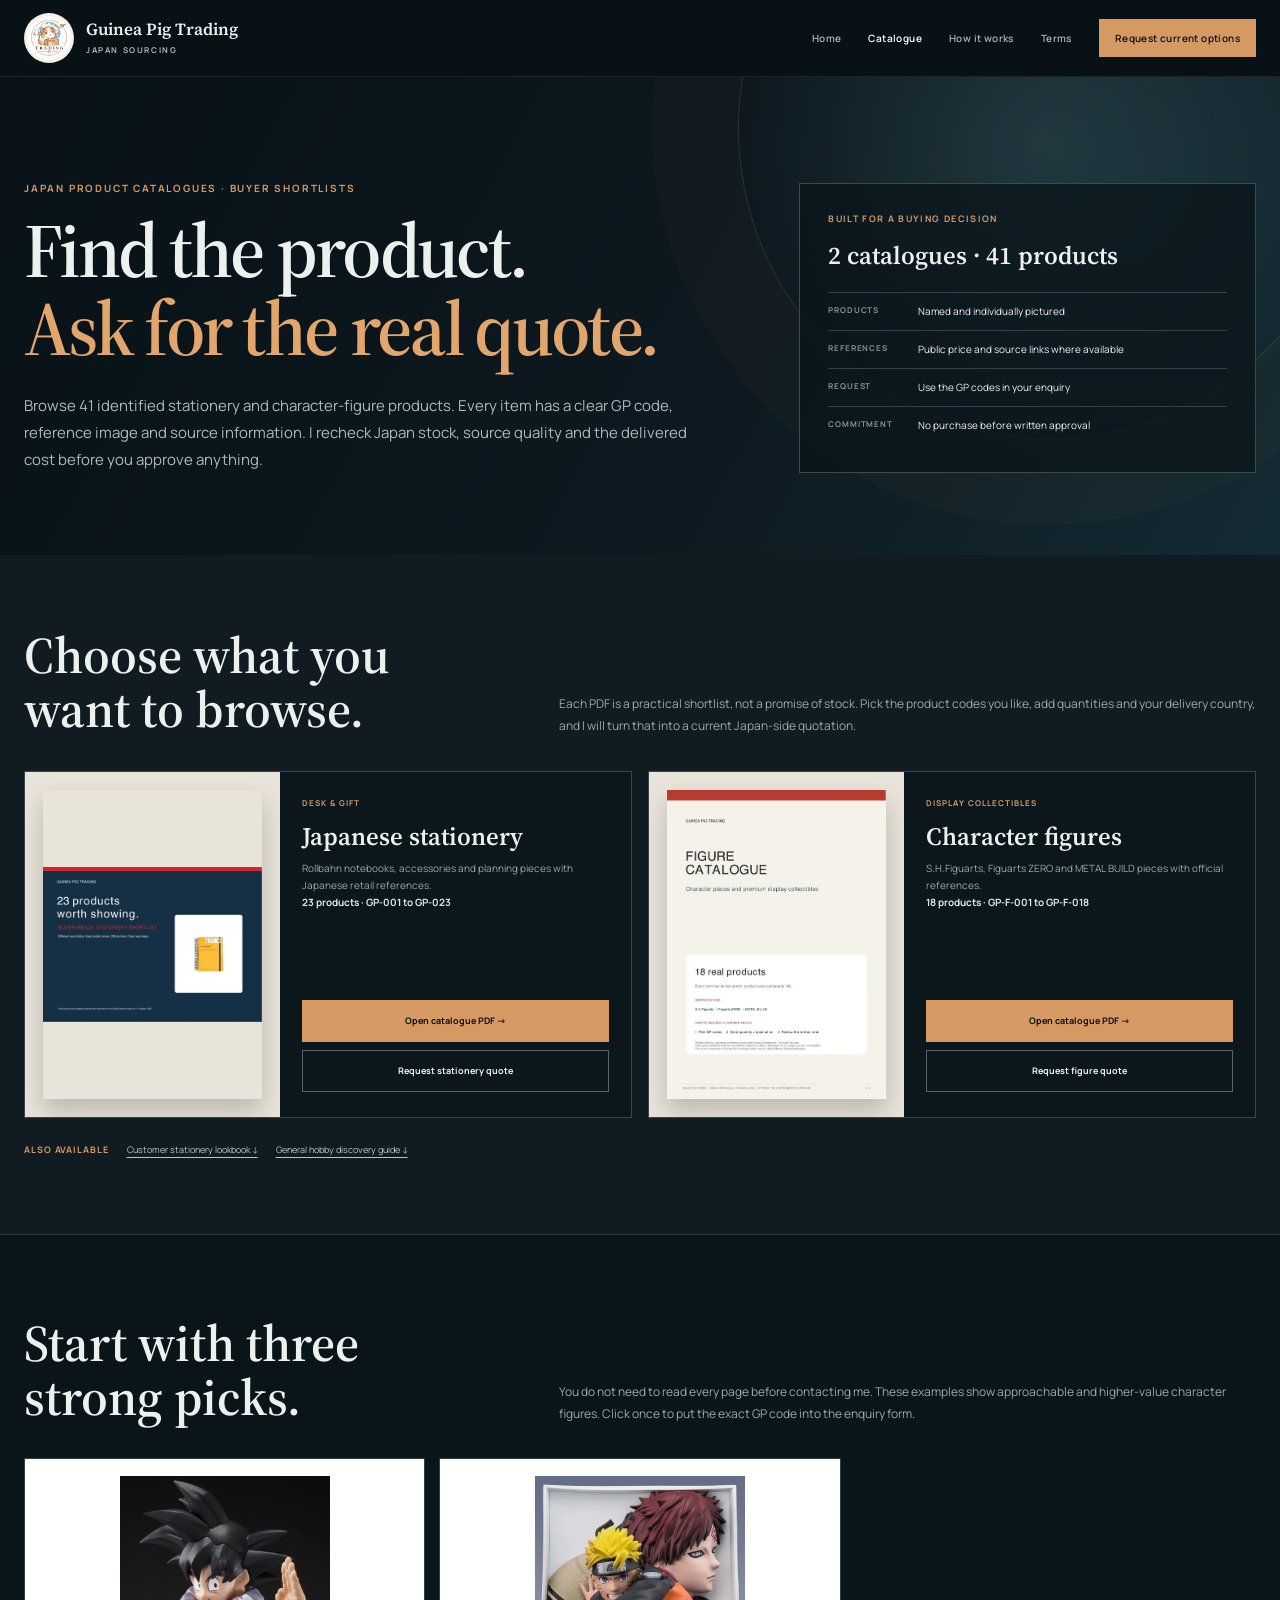
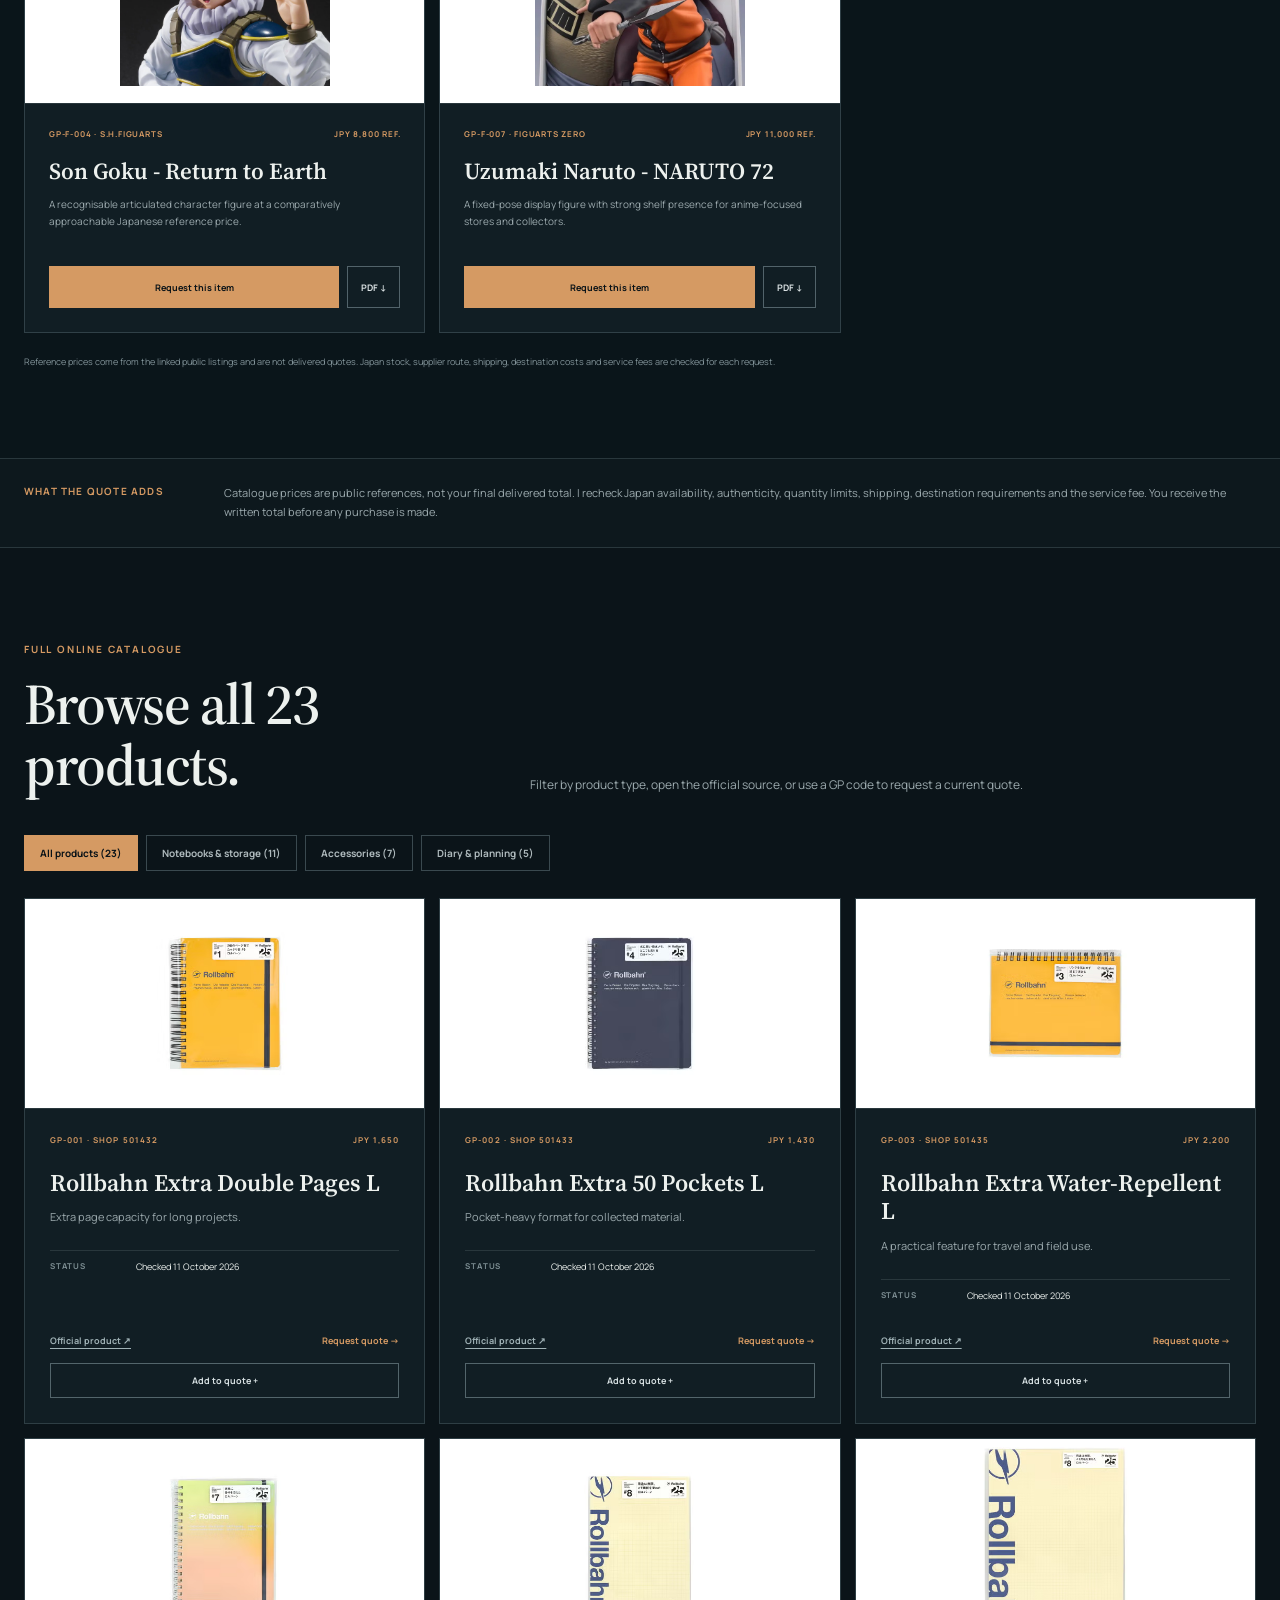
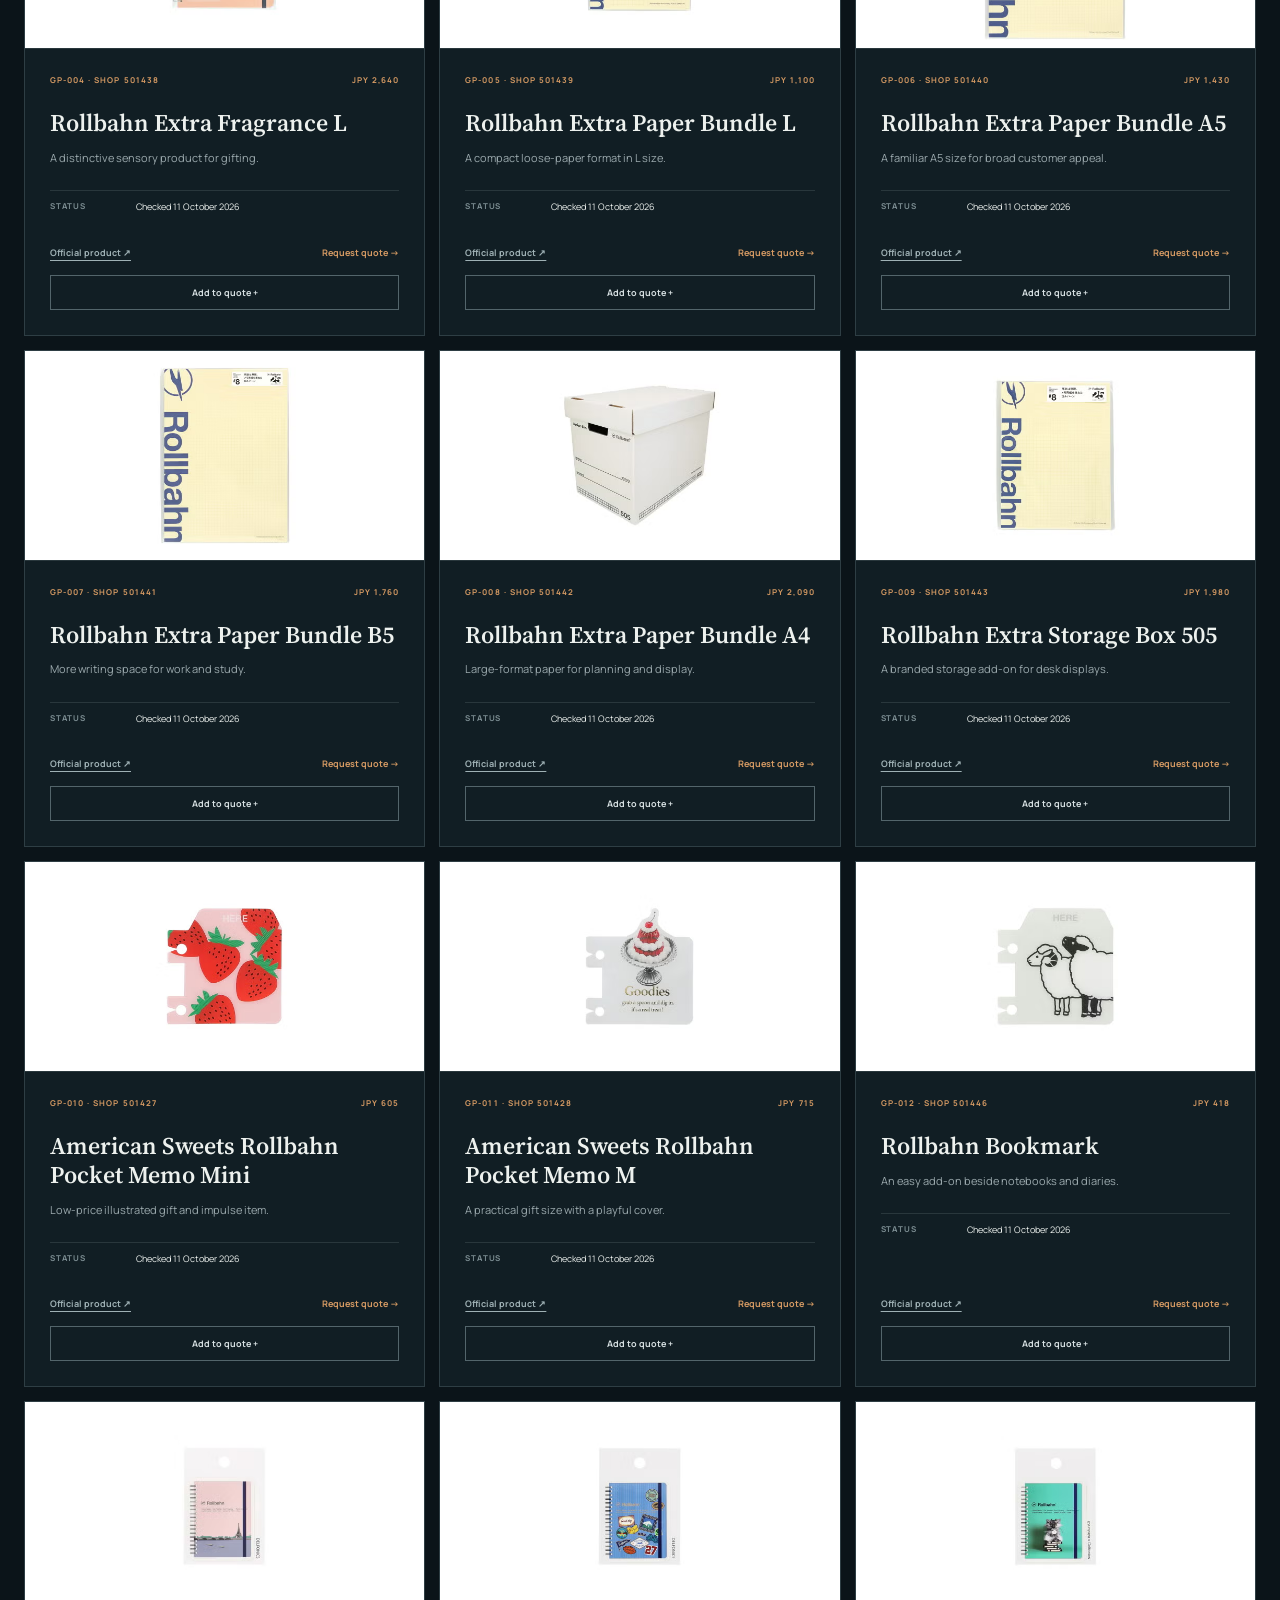
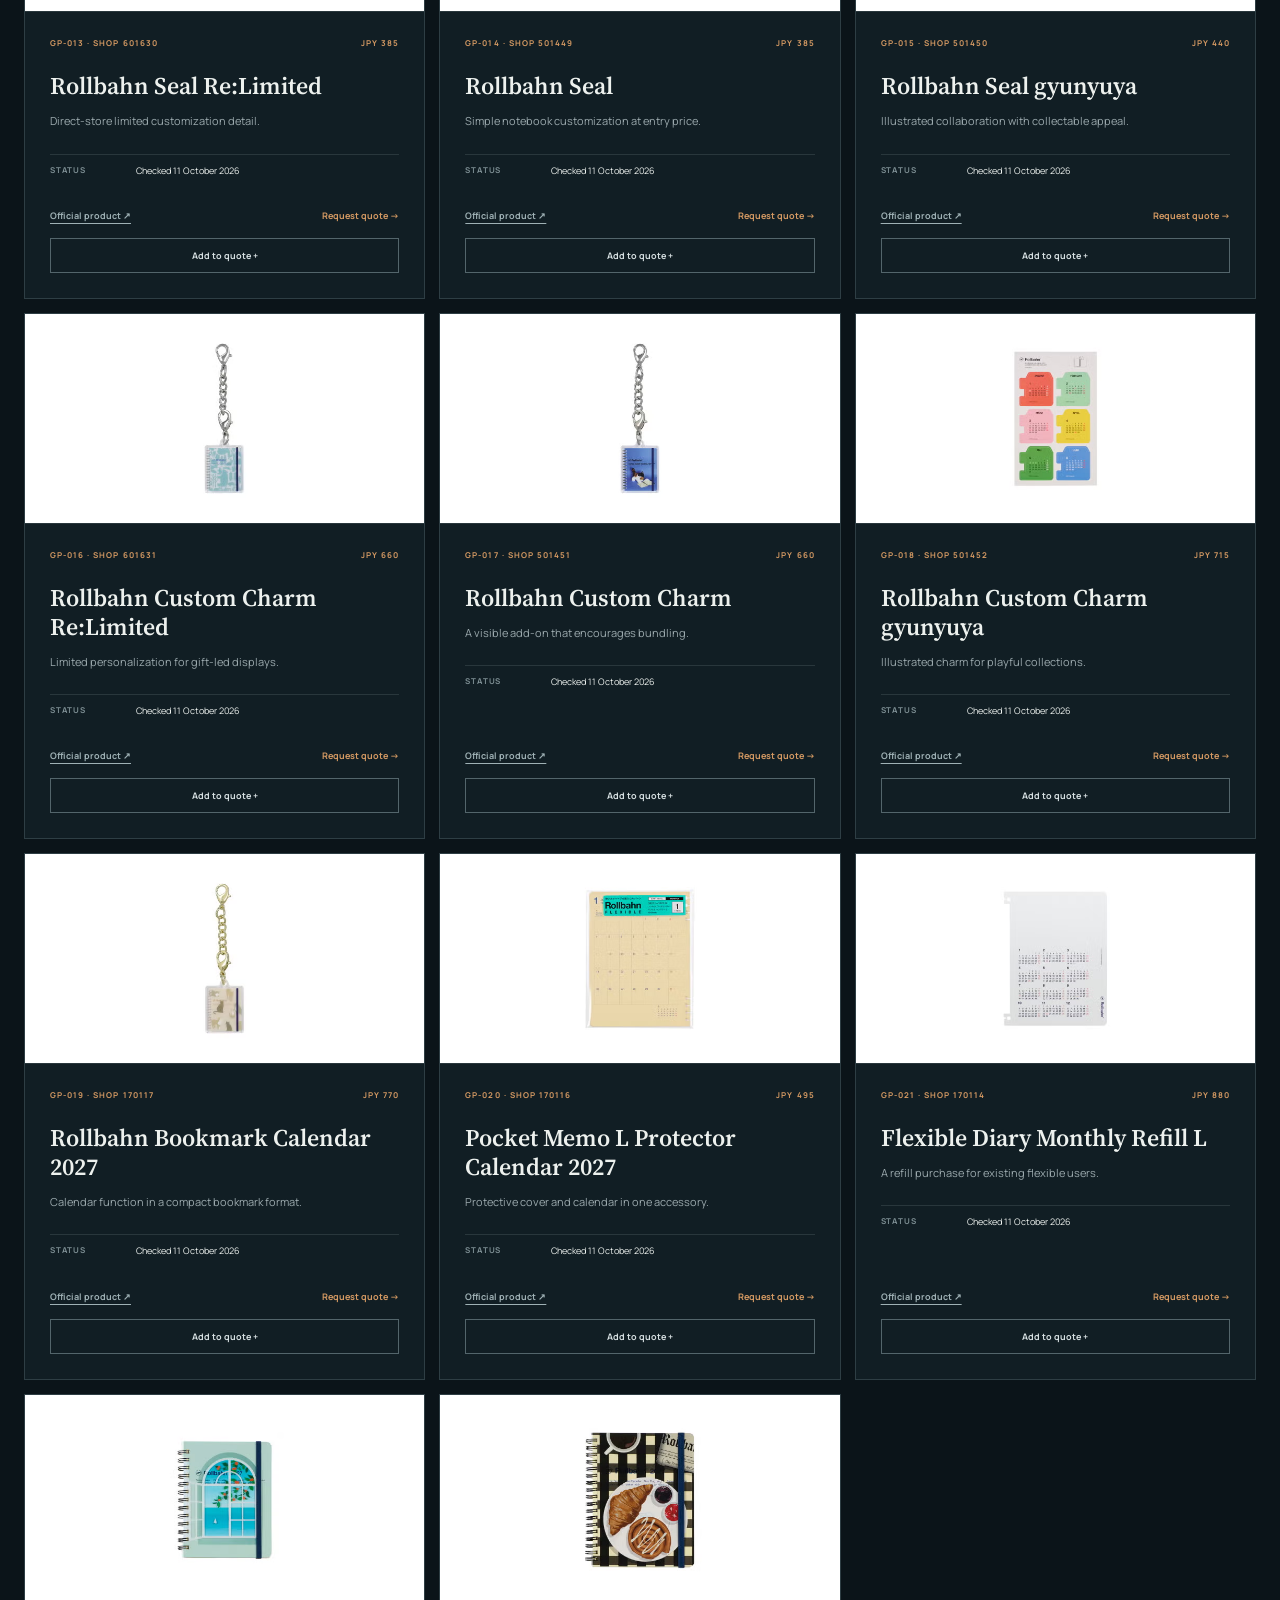
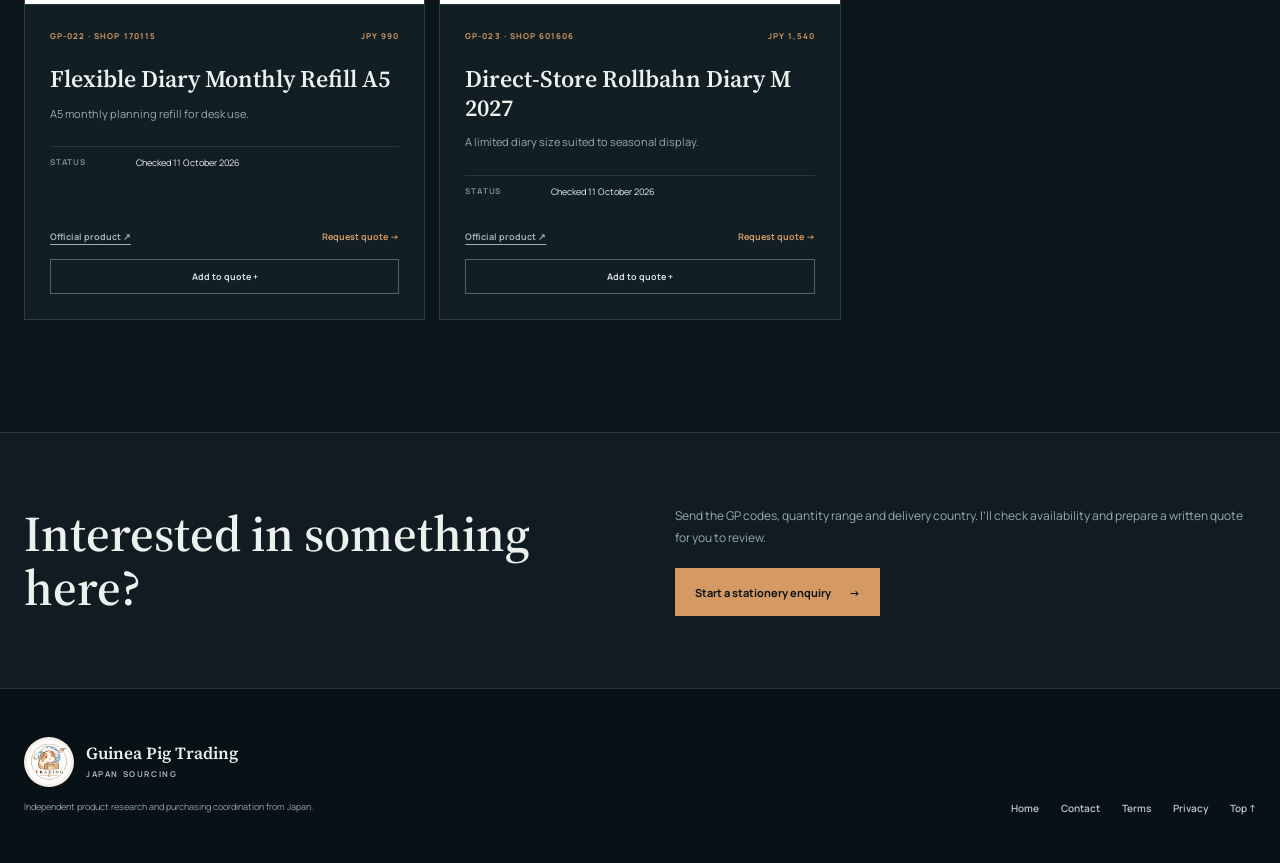
==== commit 7dbdb86c: "Remove Gunpla and strengthen buyer trust" ====
--- a/catalog.html
+++ b/catalog.html
@@ -3,8 +3,8 @@
 <head>
   <meta charset="utf-8">
   <meta name="viewport" content="width=device-width, initial-scale=1">
-  <title>Japanese Product Catalogues | Gunpla, Figures & Stationery</title>
-  <meta name="description" content="Browse buyer-ready Gunpla, character figure and Japanese stationery catalogues from Guinea Pig Japan Sourcing, with product codes and source-backed references.">
+  <title>Japanese Product Catalogues | Figures &amp; Stationery</title>
+  <meta name="description" content="Browse buyer-ready character figure and Japanese stationery catalogues from Guinea Pig Trading, with product codes and source-backed references.">
   <meta name="theme-color" content="#081217">
   <link rel="icon" type="image/png" href="assets/guinea-pig-trading-logo.png">
   <link rel="preconnect" href="https://fonts.googleapis.com">
@@ -24,13 +24,14 @@
     @media(max-width:1020px){.nav-links{display:none;position:absolute;top:76px;left:0;right:0;padding:26px;background:rgba(8,18,23,.98);border-bottom:1px solid var(--line);flex-direction:column}.nav-links.open{display:flex}.menu{display:block}.hero-grid,.catalog-head,.next-grid,.shelf-head,.featured-head{grid-template-columns:1fr;gap:42px}.edition{max-width:620px}.catalogue-cards{grid-template-columns:1fr}.catalogue-card{grid-template-columns:230px 1fr}.featured-grid,.product-grid{grid-template-columns:repeat(2,1fr)}}
     @media(max-width:620px){.wrap{width:min(100% - 28px,1240px)}.header-inner{height:70px}.brand-logo{width:44px;height:44px}.brand-sub{display:none}.nav-links{top:70px}.catalog-hero{padding:70px 0 62px}.catalog-hero h1{font-size:45px}.catalogue-shelf,.featured{padding:58px 0}.catalogue-card{grid-template-columns:1fr}.catalogue-cover{min-height:0;height:280px}.notice-inner,.featured-grid,.product-grid{grid-template-columns:1fr}.notice-inner{gap:9px}.featured-card{min-height:450px}.catalog{padding:76px 0}.product{min-height:460px}.shortlist-inner{grid-template-columns:1fr auto;gap:10px}.shortlist-request{grid-column:1/-1;text-align:center}.footer-grid{align-items:flex-start;flex-direction:column}}
     @media(prefers-reduced-motion:reduce){html{scroll-behavior:auto}.product{transition:none}}
+    .catalogue-cards{grid-template-columns:repeat(2,1fr)}
   </style>
 </head>
 <body>
   <header class="site-header">
     <div class="wrap header-inner">
       <a class="brand" href="index.html#top" aria-label="Guinea Pig Japan Sourcing home"><img class="brand-logo" src="assets/guinea-pig-trading-logo.png" alt=""><span><span class="brand-name">Guinea Pig Trading</span><span class="brand-sub">Japan Sourcing</span></span></a>
-      <nav class="nav-links" id="nav-links" aria-label="Primary navigation"><a href="index.html#about">Who I am</a><a href="catalog.html" aria-current="page">Catalogue</a><a href="index.html#services">Services</a><a href="terms.html">Terms</a><a class="nav-contact" href="index.html?category=Stationery#contact">Request current options</a></nav>
+      <nav class="nav-links" id="nav-links" aria-label="Primary navigation"><a href="index.html">Home</a><a href="catalog.html" aria-current="page">Catalogue</a><a href="index.html#process">How it works</a><a href="terms.html">Terms</a><a class="nav-contact" href="index.html#contact">Request current options</a></nav>
       <button class="menu" type="button" aria-label="Open menu" aria-expanded="false" aria-controls="nav-links">☰</button>
     </div>
   </header>
@@ -38,23 +39,18 @@
   <main>
     <section class="catalog-hero">
       <div class="wrap hero-grid">
-        <div><p class="eyebrow">Japan product catalogues · buyer shortlists</p><h1>Find the product. <em>Ask for the real quote.</em></h1><p class="hero-copy">Browse 65 identified stationery, Gunpla and figure products. Every catalogue uses a different image for every item and gives you a simple GP code to request. I recheck Japan stock, source quality and the delivered cost before you approve anything.</p></div>
-        <aside class="edition" aria-label="Catalogue information"><small>Built for a buying decision</small><strong>3 catalogues · 65 products</strong><dl><div><dt>Products</dt><dd>Named and individually pictured</dd></div><div><dt>References</dt><dd>Public price and source links where available</dd></div><div><dt>Request</dt><dd>Use the GP codes in your enquiry</dd></div><div><dt>Commitment</dt><dd>No purchase before written approval</dd></div></dl></aside>
+        <div><p class="eyebrow">Japan product catalogues · buyer shortlists</p><h1>Find the product. <em>Ask for the real quote.</em></h1><p class="hero-copy">Browse 41 identified stationery and character-figure products. Every item has a clear GP code, reference image and source information. I recheck Japan stock, source quality and the delivered cost before you approve anything.</p></div>
+        <aside class="edition" aria-label="Catalogue information"><small>Built for a buying decision</small><strong>2 catalogues · 41 products</strong><dl><div><dt>Products</dt><dd>Named and individually pictured</dd></div><div><dt>References</dt><dd>Public price and source links where available</dd></div><div><dt>Request</dt><dd>Use the GP codes in your enquiry</dd></div><div><dt>Commitment</dt><dd>No purchase before written approval</dd></div></dl></aside>
       </div>
     </section>
 
     <section class="catalogue-shelf" aria-labelledby="choose-catalogue"><div class="wrap"><div class="shelf-head"><h2 id="choose-catalogue">Choose what you want to browse.</h2><p>Each PDF is a practical shortlist, not a promise of stock. Pick the product codes you like, add quantities and your delivery country, and I will turn that into a current Japan-side quotation.</p></div><div class="catalogue-cards">
       <article class="catalogue-card"><div class="catalogue-cover"><img src="assets/catalog/covers/stationery-catalogue.webp" alt="Cover of the Japanese stationery catalogue"></div><div class="catalogue-info"><small>Desk & gift</small><h3>Japanese stationery</h3><p>Rollbahn notebooks, accessories and planning pieces with Japanese retail references.</p><p class="catalogue-count">23 products · GP-001 to GP-023</p><div class="catalogue-actions"><a href="output/pdf/japanese-stationery-catalogue.pdf">Open catalogue PDF →</a><a href="index.html?category=Stationery#contact">Request stationery quote</a></div></div></article>
-      <article class="catalogue-card"><div class="catalogue-cover"><img src="assets/catalog/covers/gunpla-catalogue.webp" alt="Cover of the Gunpla catalogue"></div><div class="catalogue-info"><small>Model kits</small><h3>Gunpla</h3><p>Entry Grade, High Grade, Real Grade and Master Grade kits, clearly separated by kind.</p><p class="catalogue-count">24 products · GP-G-001 to GP-G-024</p><div class="catalogue-actions"><a href="output/pdf/japanese-gunpla-catalogue.pdf">Open catalogue PDF →</a><a href="index.html?category=Gunpla model kits#contact">Request Gunpla quote</a></div></div></article>
       <article class="catalogue-card"><div class="catalogue-cover"><img src="assets/catalog/covers/figure-catalogue.webp" alt="Cover of the character figure catalogue"></div><div class="catalogue-info"><small>Display collectibles</small><h3>Character figures</h3><p>S.H.Figuarts, Figuarts ZERO and METAL BUILD pieces with official references.</p><p class="catalogue-count">18 products · GP-F-001 to GP-F-018</p><div class="catalogue-actions"><a href="output/pdf/japanese-figure-catalogue.pdf">Open catalogue PDF →</a><a href="index.html?category=Character figures#contact">Request figure quote</a></div></div></article>
     </div><div class="supporting-files"><strong>Also available</strong><a href="output/pdf/customer-stationery-lookbook.pdf">Customer stationery lookbook ↓</a><a href="output/pdf/japanese-hobby-items-catalogue.pdf">General hobby discovery guide ↓</a></div></div></section>
-    <section class="featured" aria-labelledby="featured-products"><div class="wrap"><div class="featured-head"><h2 id="featured-products">Start with six strong picks.</h2><p>You do not need to read every page before contacting me. These examples show the range from approachable kits to premium display pieces. Click once to put the exact GP code into the enquiry form.</p></div><div class="featured-grid">
-      <article class="featured-card"><div class="featured-photo"><img src="assets/catalog/collectibles/gp-g-002-entry-grade-wing-gundam.jpg" alt="Entry Grade Wing Gundam product photo" loading="lazy"></div><div class="featured-body"><div class="featured-meta"><span>GP-G-002 · Entry Grade</span><span>USD 12.95 ref.</span></div><h3>Entry Grade Wing Gundam</h3><p>An accessible starting point for a customer who wants a recognisable kit without a premium-grade commitment.</p><div class="featured-actions"><a href="index.html?category=Gunpla%20model%20kits&amp;product=GP-G-002#contact">Request this item</a><a href="output/pdf/japanese-gunpla-catalogue.pdf">PDF ↓</a></div></div></article>
-      <article class="featured-card"><div class="featured-photo"><img src="assets/catalog/collectibles/gp-g-004-hgce-zgmf-x666s-legend-gundam.jpg" alt="HGCE Legend Gundam product photo" loading="lazy"></div><div class="featured-body"><div class="featured-meta"><span>GP-G-004 · High Grade</span><span>USD 36.95 ref.</span></div><h3>HGCE Legend Gundam</h3><p>A detailed High Grade choice that sits in the middle of the range and reads clearly in a retail display.</p><div class="featured-actions"><a href="index.html?category=Gunpla%20model%20kits&amp;product=GP-G-004#contact">Request this item</a><a href="output/pdf/japanese-gunpla-catalogue.pdf">PDF ↓</a></div></div></article>
-      <article class="featured-card"><div class="featured-photo"><img src="assets/catalog/collectibles/gp-g-023-mg-gundam-barbatos-lupus.jpg" alt="Master Grade Gundam Barbatos Lupus product photo" loading="lazy"></div><div class="featured-body"><div class="featured-meta"><span>GP-G-023 · Master Grade</span><span>USD 84.95 ref.</span></div><h3>MG Gundam Barbatos Lupus</h3><p>A higher-ticket build for experienced customers and collectors looking for a more substantial centrepiece.</p><div class="featured-actions"><a href="index.html?category=Gunpla%20model%20kits&amp;product=GP-G-023#contact">Request this item</a><a href="output/pdf/japanese-gunpla-catalogue.pdf">PDF ↓</a></div></div></article>
+    <section class="featured" aria-labelledby="featured-products"><div class="wrap"><div class="featured-head"><h2 id="featured-products">Start with three strong picks.</h2><p>You do not need to read every page before contacting me. These examples show approachable and higher-value character figures. Click once to put the exact GP code into the enquiry form.</p></div><div class="featured-grid">
       <article class="featured-card"><div class="featured-photo"><img src="assets/catalog/collectibles/gp-f-004-son-goku-return-to-earth.jpg" alt="S.H.Figuarts Son Goku Return to Earth product photo" loading="lazy"></div><div class="featured-body"><div class="featured-meta"><span>GP-F-004 · S.H.Figuarts</span><span>JPY 8,800 ref.</span></div><h3>Son Goku - Return to Earth</h3><p>A recognisable articulated character figure at a comparatively approachable Japanese reference price.</p><div class="featured-actions"><a href="index.html?category=Character%20figures&amp;product=GP-F-004#contact">Request this item</a><a href="output/pdf/japanese-figure-catalogue.pdf">PDF ↓</a></div></div></article>
       <article class="featured-card"><div class="featured-photo"><img src="assets/catalog/collectibles/gp-f-007-uzumaki-naruto-naruto-72-series-29.jpg" alt="Figuarts ZERO Uzumaki Naruto product photo" loading="lazy"></div><div class="featured-body"><div class="featured-meta"><span>GP-F-007 · Figuarts ZERO</span><span>JPY 11,000 ref.</span></div><h3>Uzumaki Naruto - NARUTO 72</h3><p>A fixed-pose display figure with strong shelf presence for anime-focused stores and collectors.</p><div class="featured-actions"><a href="index.html?category=Character%20figures&amp;product=GP-F-007#contact">Request this item</a><a href="output/pdf/japanese-figure-catalogue.pdf">PDF ↓</a></div></div></article>
-      <article class="featured-card"><div class="featured-photo"><img src="assets/catalog/collectibles/gp-f-013-strike-gundam-engineering-edition.jpg" alt="METAL BUILD Strike Gundam Engineering Edition product photo" loading="lazy"></div><div class="featured-body"><div class="featured-meta"><span>GP-F-013 · METAL BUILD</span><span>JPY 19,800 ref.</span></div><h3>Strike Gundam - Engineering Edition</h3><p>A premium display collectible for customers who want metal construction and a more engineered finish.</p><div class="featured-actions"><a href="index.html?category=Character%20figures&amp;product=GP-F-013#contact">Request this item</a><a href="output/pdf/japanese-figure-catalogue.pdf">PDF ↓</a></div></div></article>
     </div><p class="featured-note">Reference prices come from the linked public listings and are not delivered quotes. Japan stock, supplier route, shipping, destination costs and service fees are checked for each request.</p></div></section>
     <div class="notice"><div class="wrap notice-inner"><strong>What the quote adds</strong><p>Catalogue prices are public references, not your final delivered total. I recheck Japan availability, authenticity, quantity limits, shipping, destination requirements and the service fee. You receive the written total before any purchase is made.</p></div></div>
 
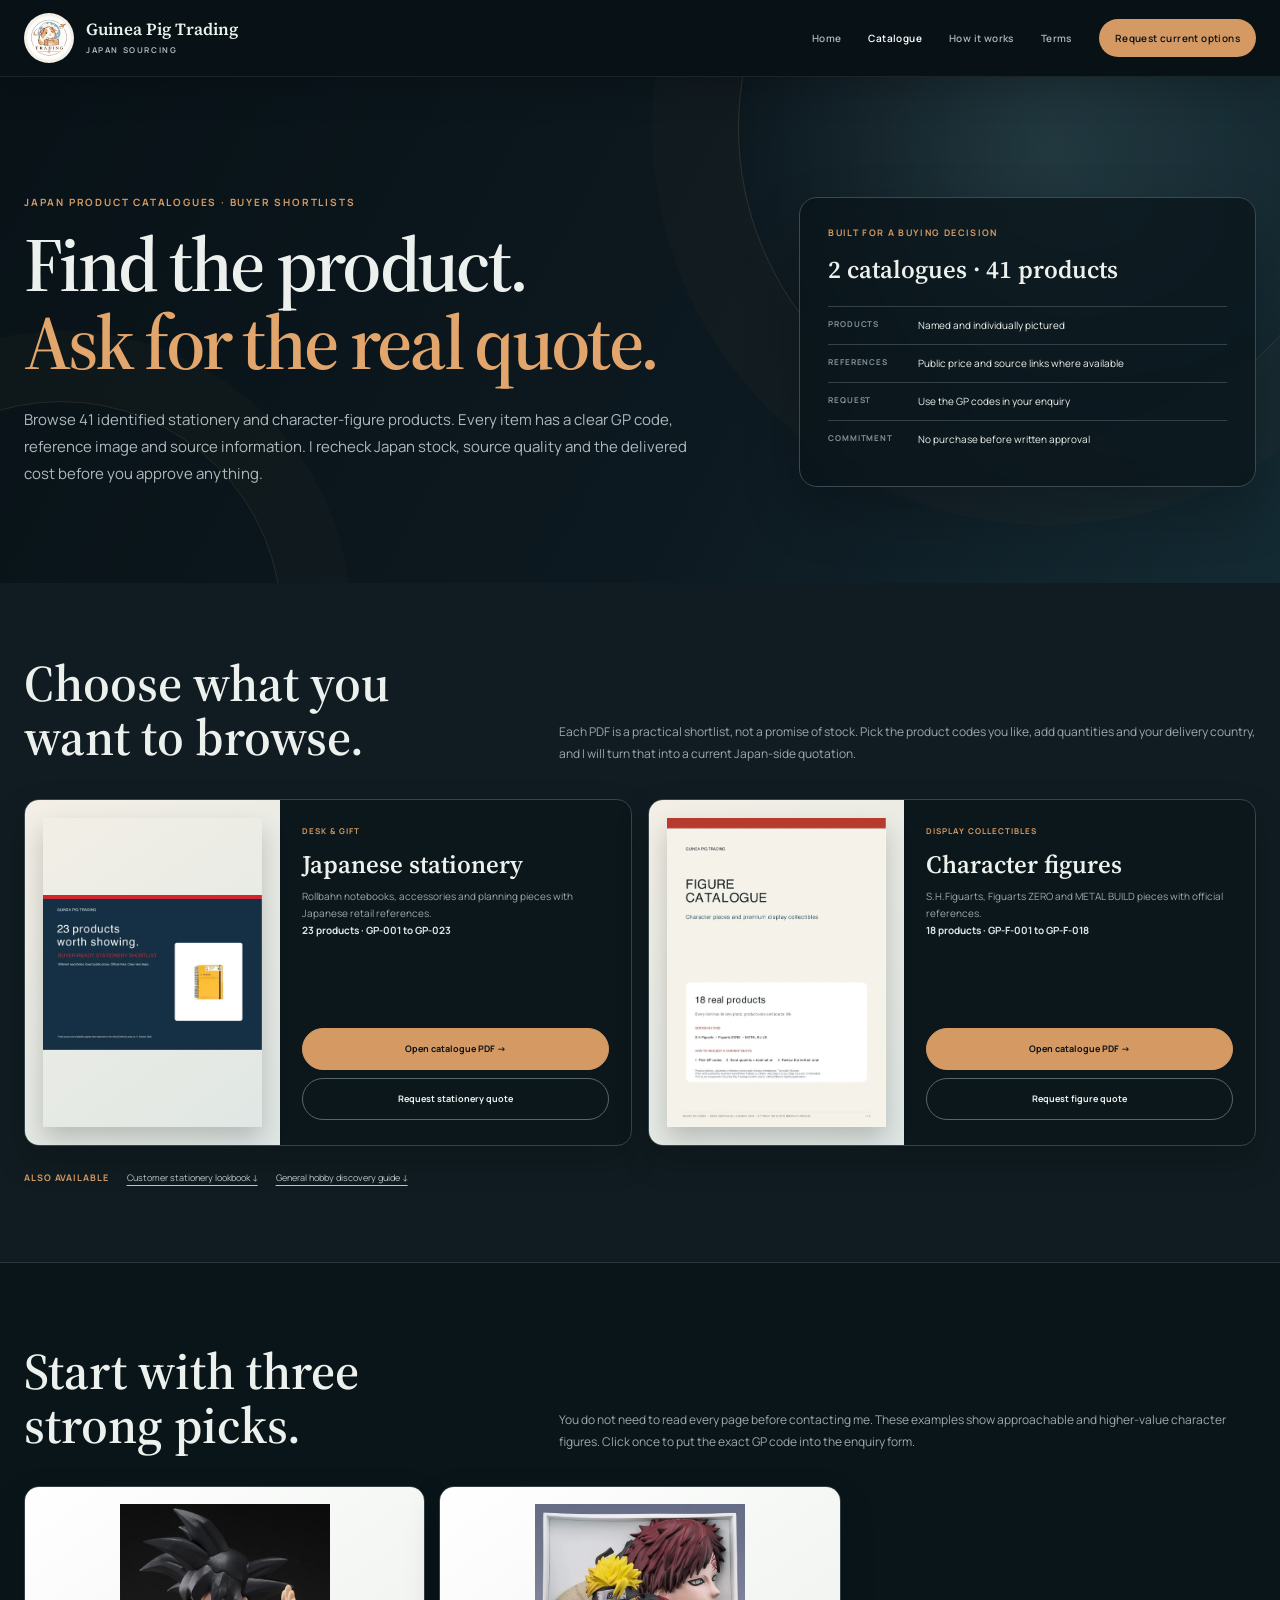
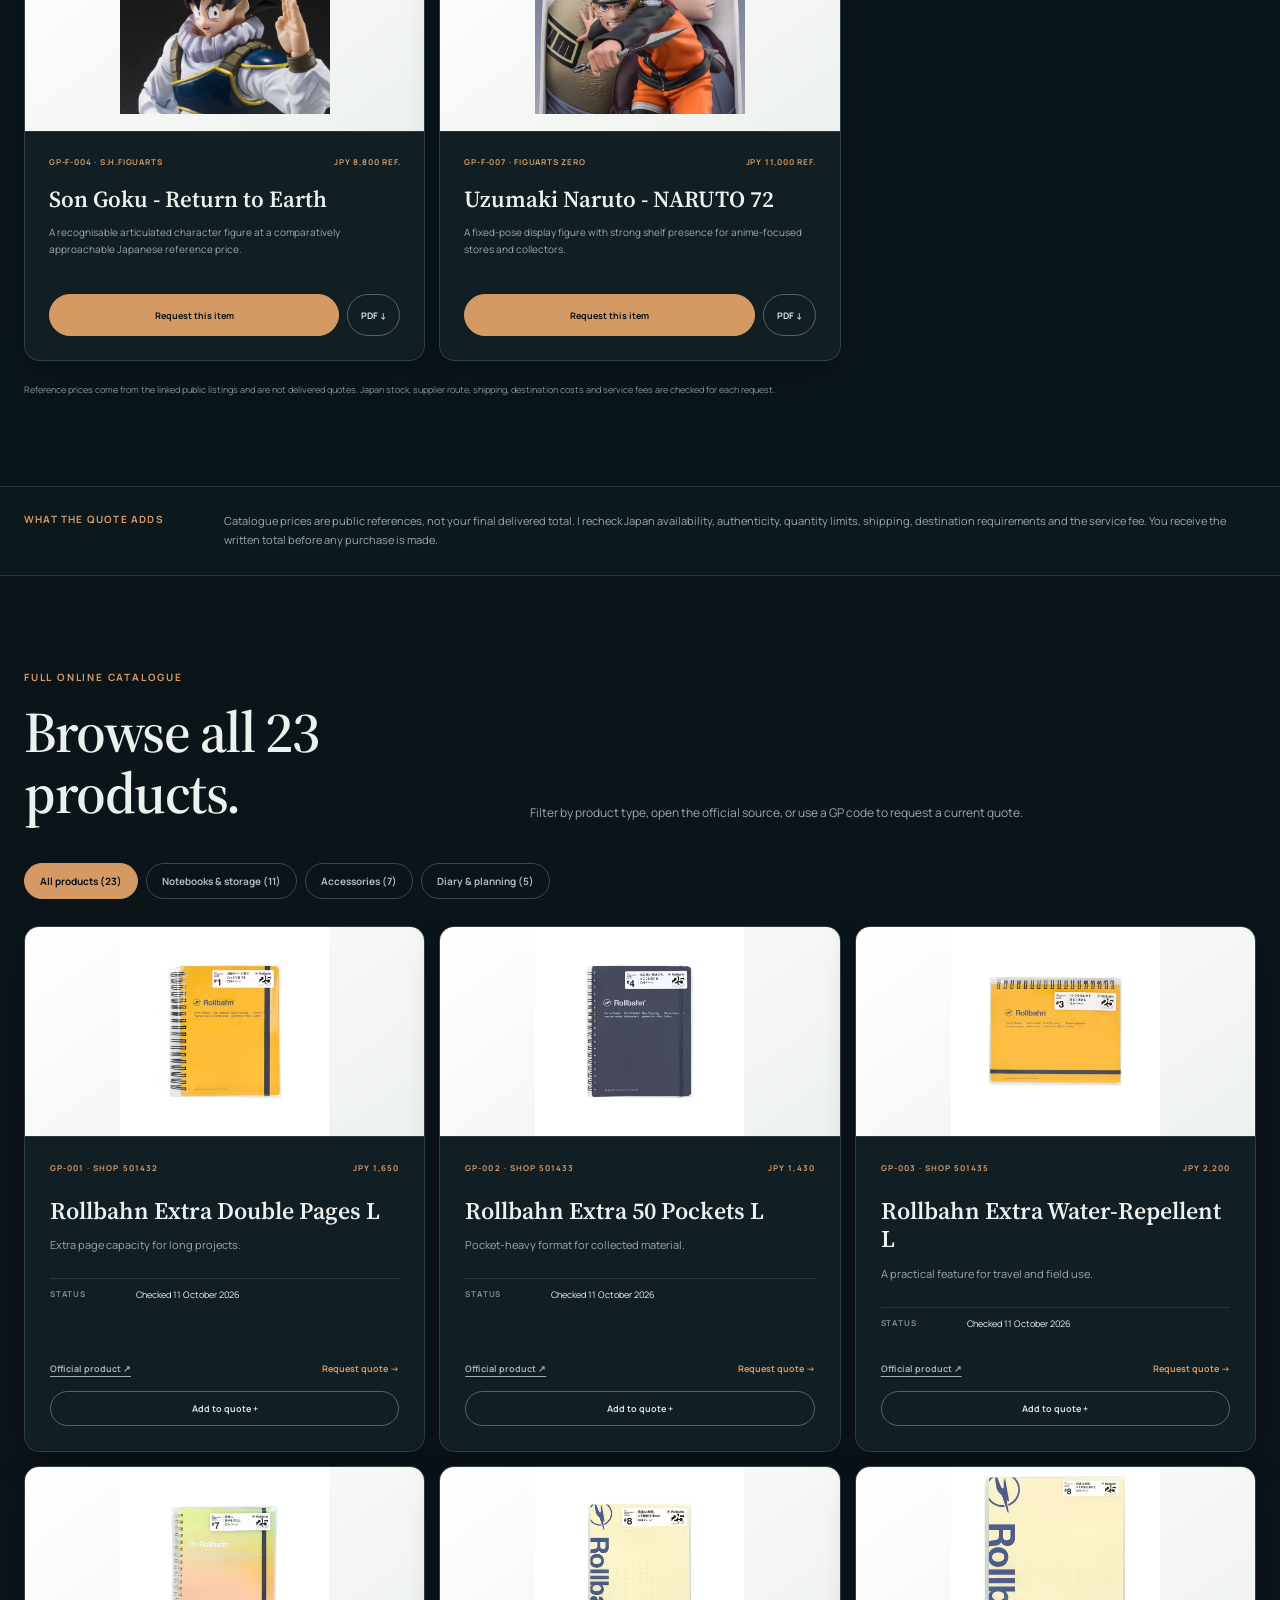
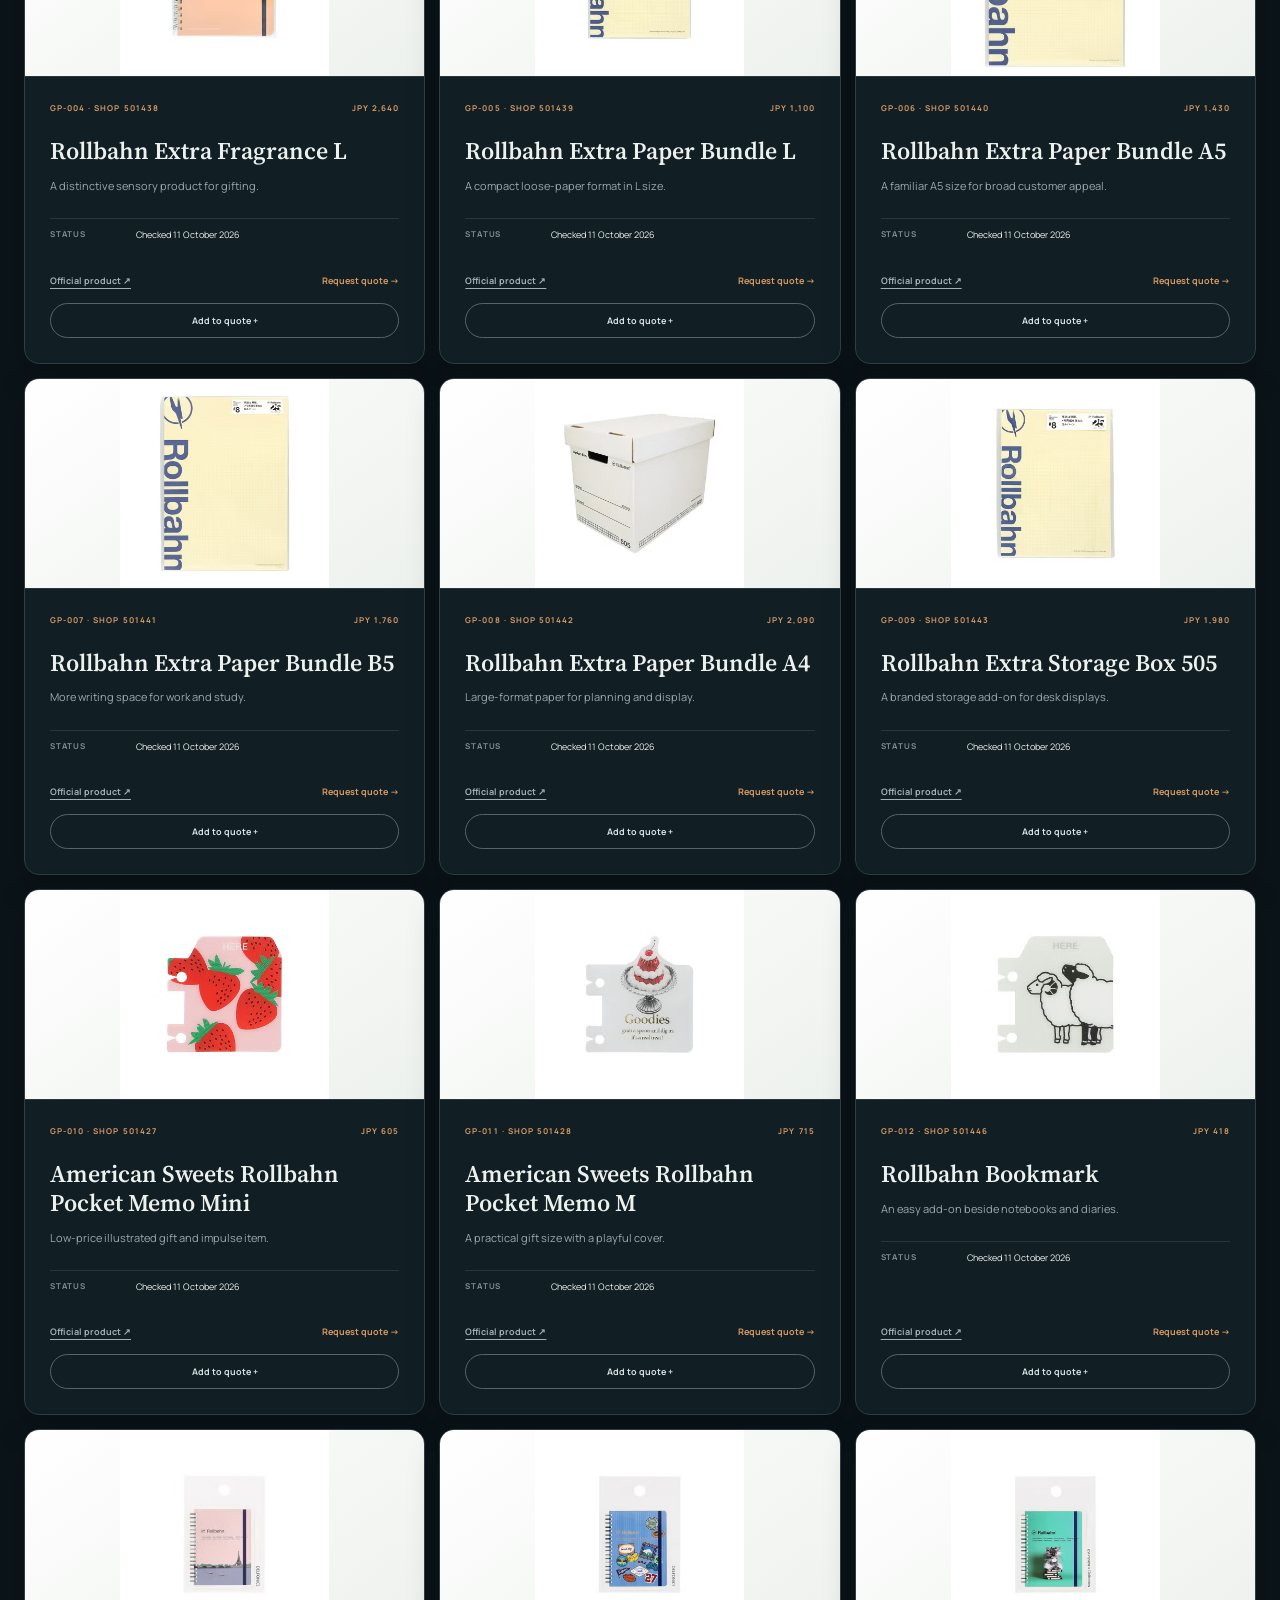
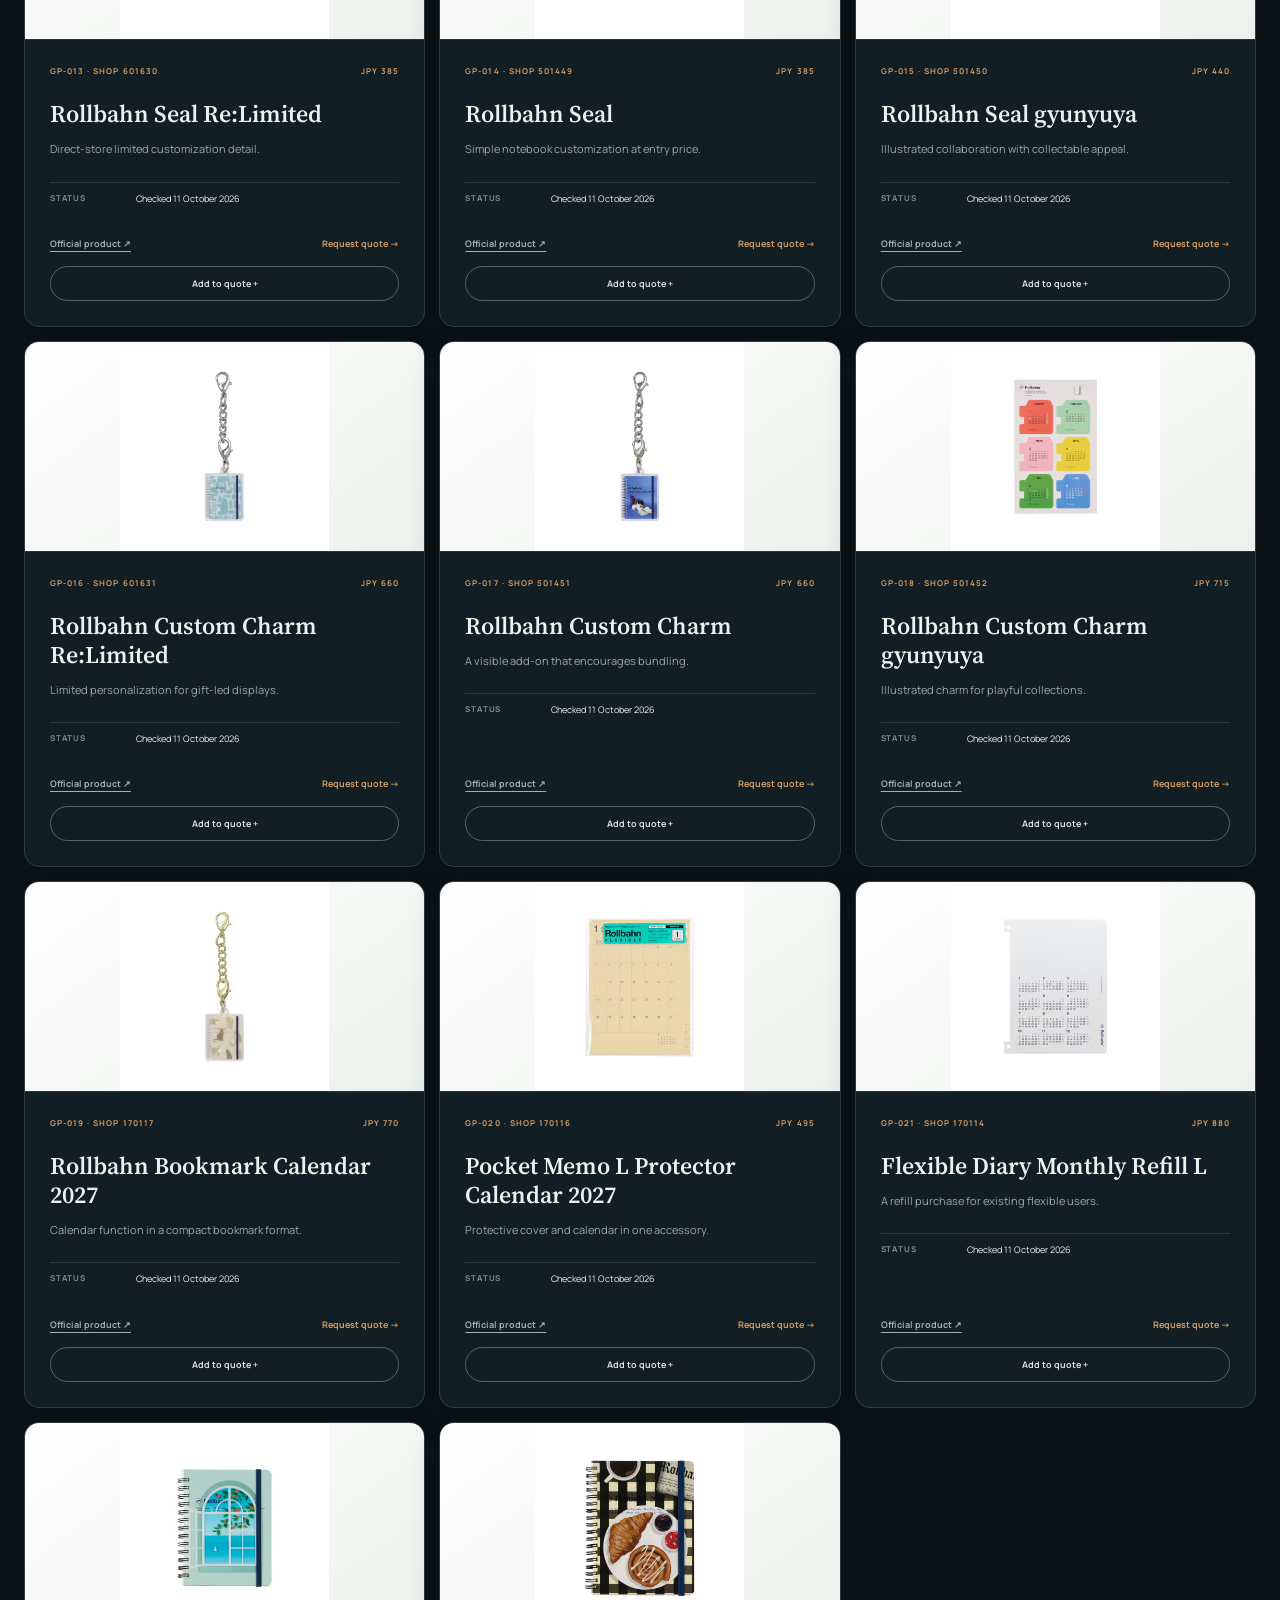
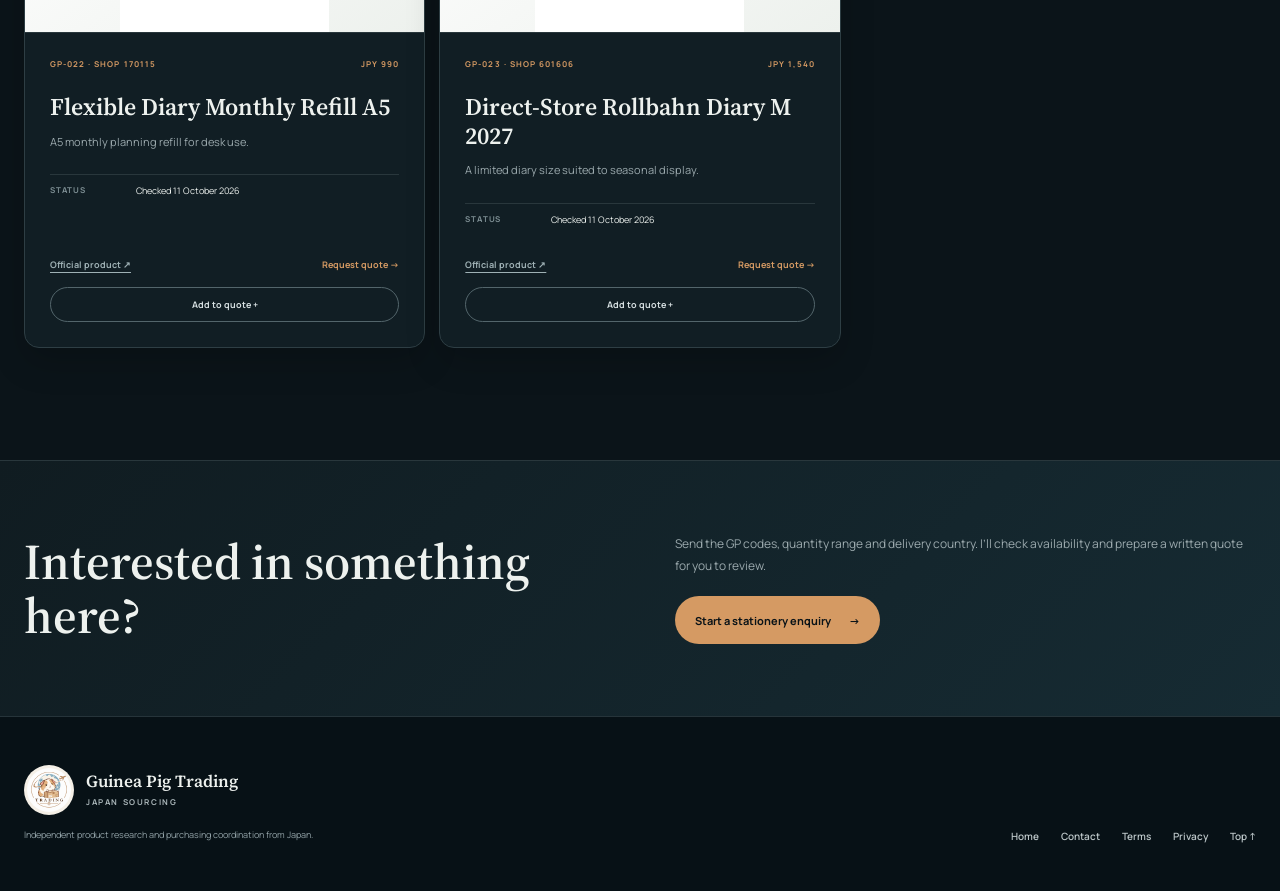
==== commit ed0222a9: "Polish storefront visual design" ====
--- a/catalog.html
+++ b/catalog.html
@@ -25,6 +25,7 @@
     @media(max-width:620px){.wrap{width:min(100% - 28px,1240px)}.header-inner{height:70px}.brand-logo{width:44px;height:44px}.brand-sub{display:none}.nav-links{top:70px}.catalog-hero{padding:70px 0 62px}.catalog-hero h1{font-size:45px}.catalogue-shelf,.featured{padding:58px 0}.catalogue-card{grid-template-columns:1fr}.catalogue-cover{min-height:0;height:280px}.notice-inner,.featured-grid,.product-grid{grid-template-columns:1fr}.notice-inner{gap:9px}.featured-card{min-height:450px}.catalog{padding:76px 0}.product{min-height:460px}.shortlist-inner{grid-template-columns:1fr auto;gap:10px}.shortlist-request{grid-column:1/-1;text-align:center}.footer-grid{align-items:flex-start;flex-direction:column}}
     @media(prefers-reduced-motion:reduce){html{scroll-behavior:auto}.product{transition:none}}
     .catalogue-cards{grid-template-columns:repeat(2,1fr)}
+    .site-header{box-shadow:0 12px 34px rgba(0,0,0,.18)}.nav-contact{border-radius:999px}.catalog-hero{padding:118px 0 96px}.catalog-hero:before{content:"";position:absolute;left:-160px;bottom:-260px;width:440px;height:440px;border:1px solid rgba(213,154,99,.15);border-radius:50%;box-shadow:0 0 0 70px rgba(213,154,99,.025)}.catalog-hero h1{text-wrap:balance}.edition{border-radius:18px;background:rgba(9,20,25,.72);box-shadow:0 24px 55px rgba(0,0,0,.24);backdrop-filter:blur(12px)}.catalogue-card,.featured-card,.product{border-radius:15px;overflow:hidden;box-shadow:0 14px 34px rgba(0,0,0,.18)}.catalogue-card:hover,.featured-card:hover,.product:hover{box-shadow:0 22px 46px rgba(0,0,0,.3)}.catalogue-cover{background:linear-gradient(145deg,#f3efe6,#dfe7e4)}.catalogue-actions a,.featured-actions a,.shortlist-toggle,.button{border-radius:999px}.featured-photo,.product-visual{background:linear-gradient(145deg,#fff,#edf1ed)}.filter{border-radius:999px}.notice-inner{border-radius:14px}.next{background:linear-gradient(135deg,#101c21,#162b33)}
   </style>
 </head>
 <body>
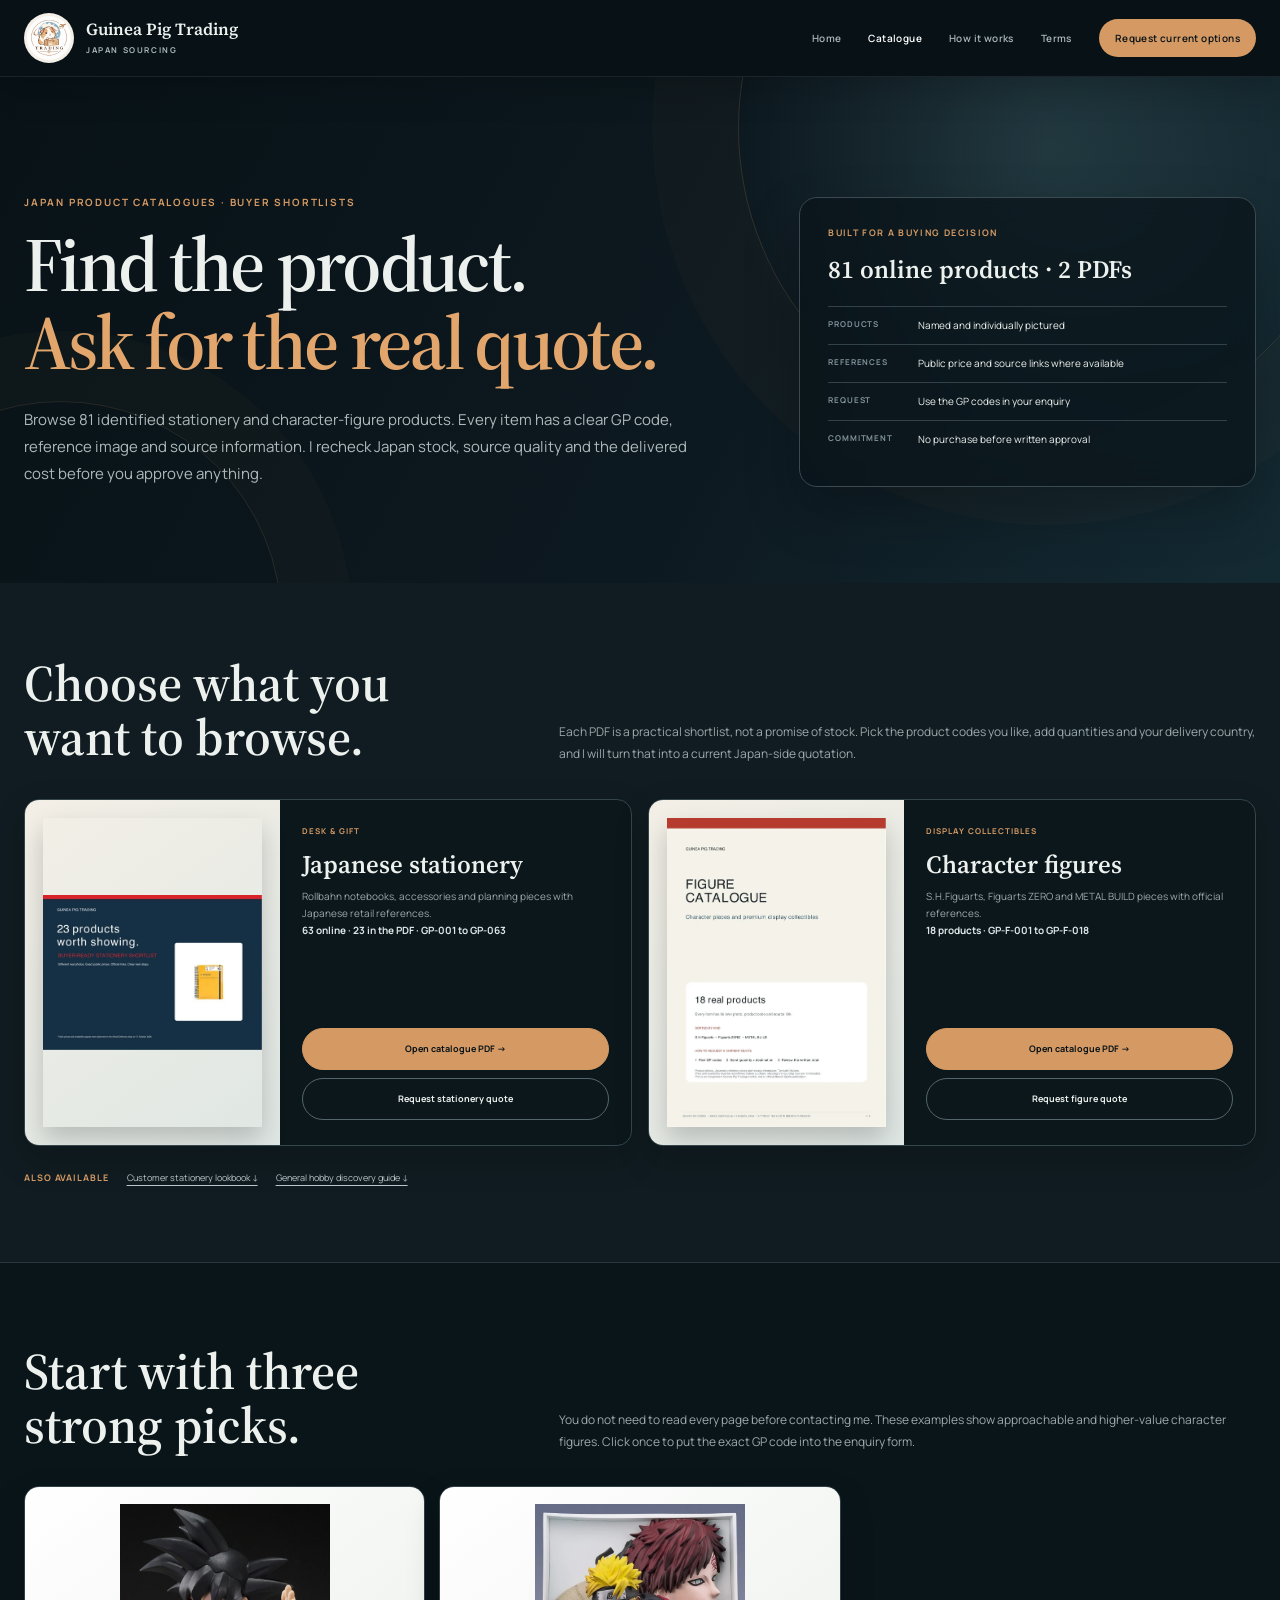
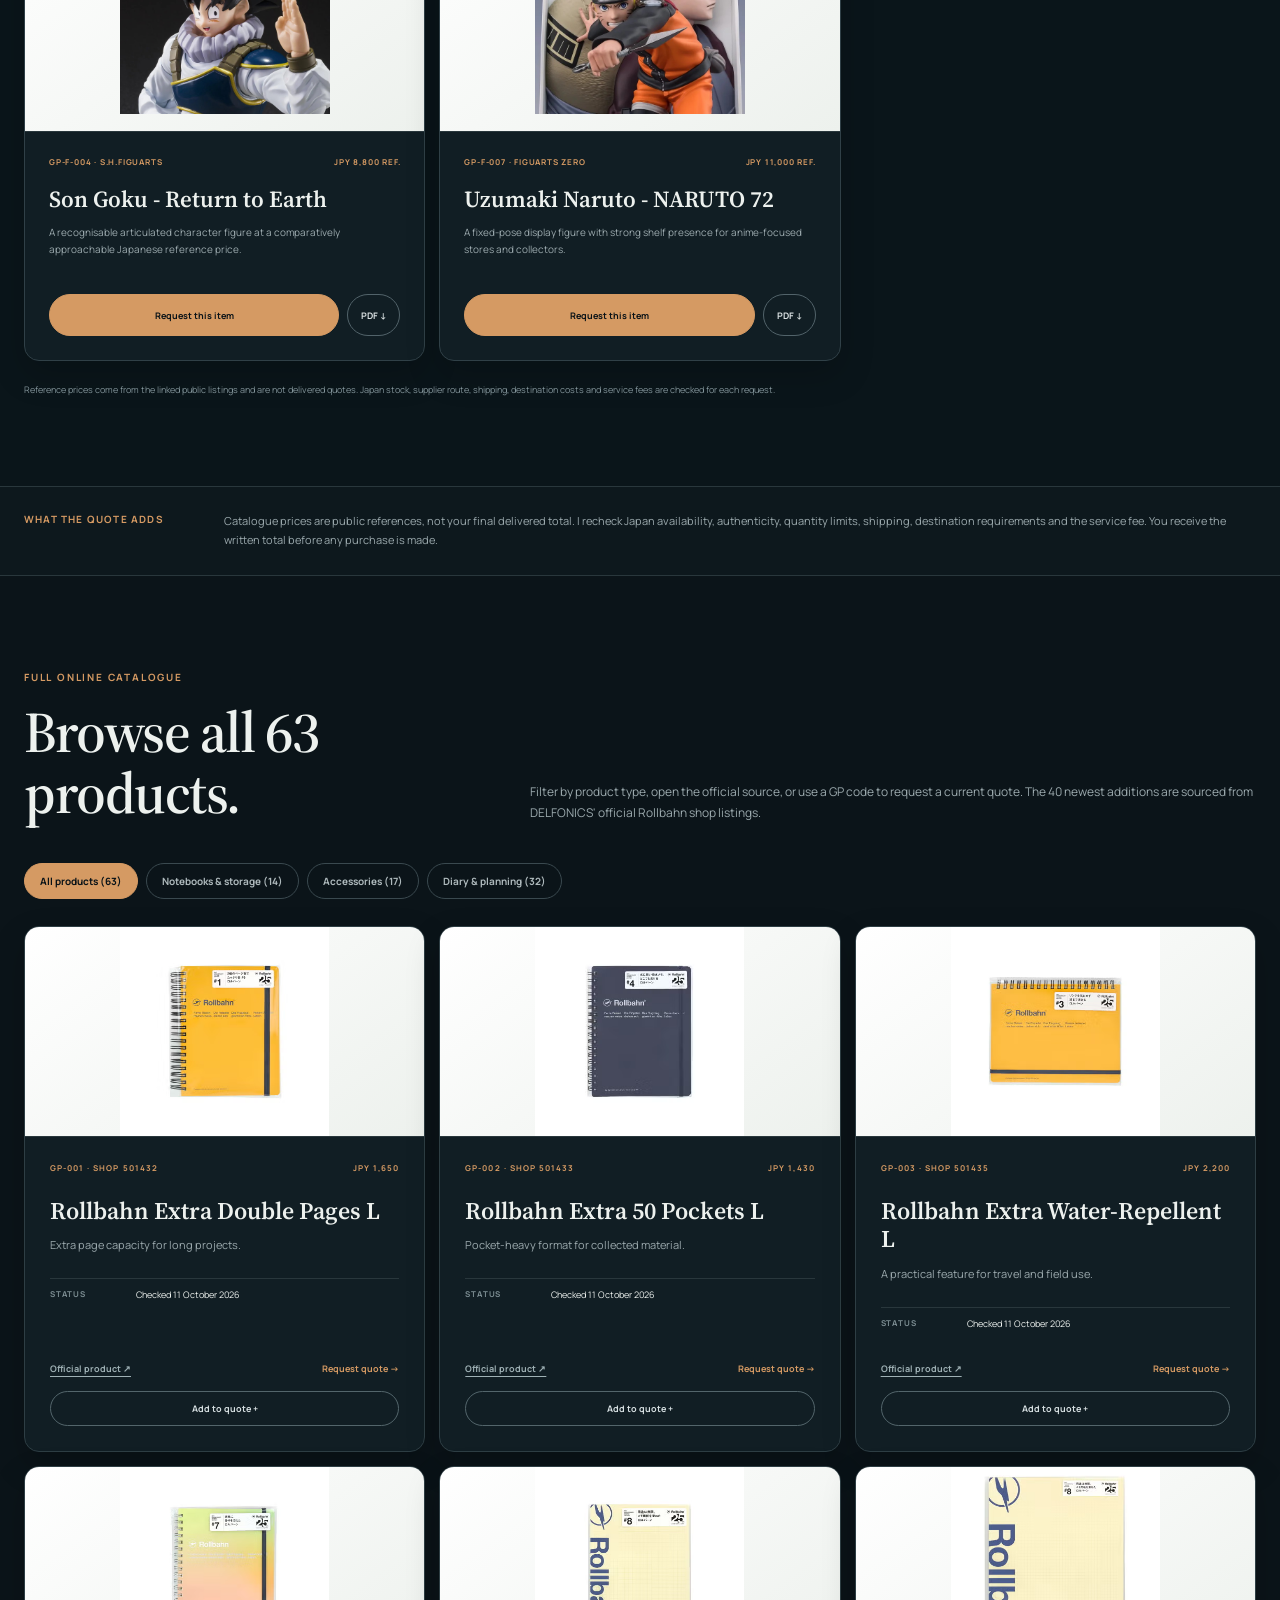
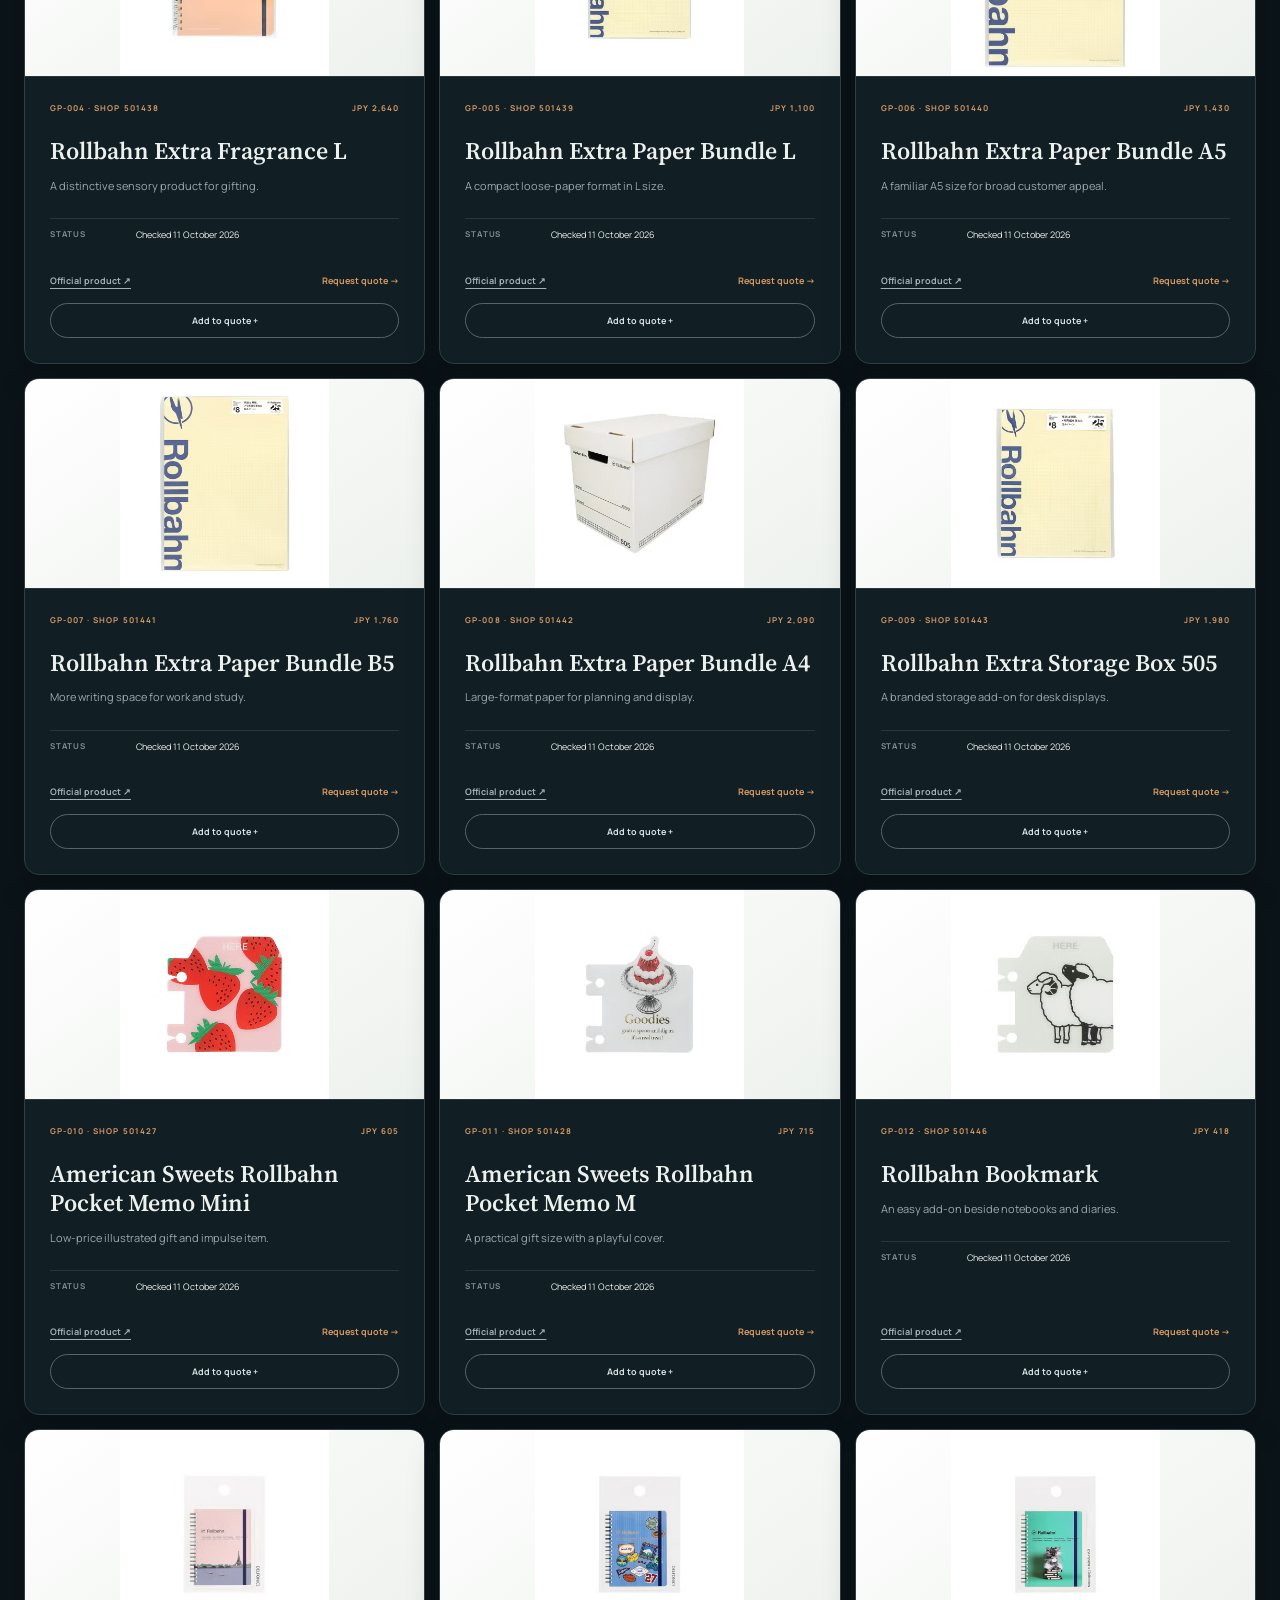
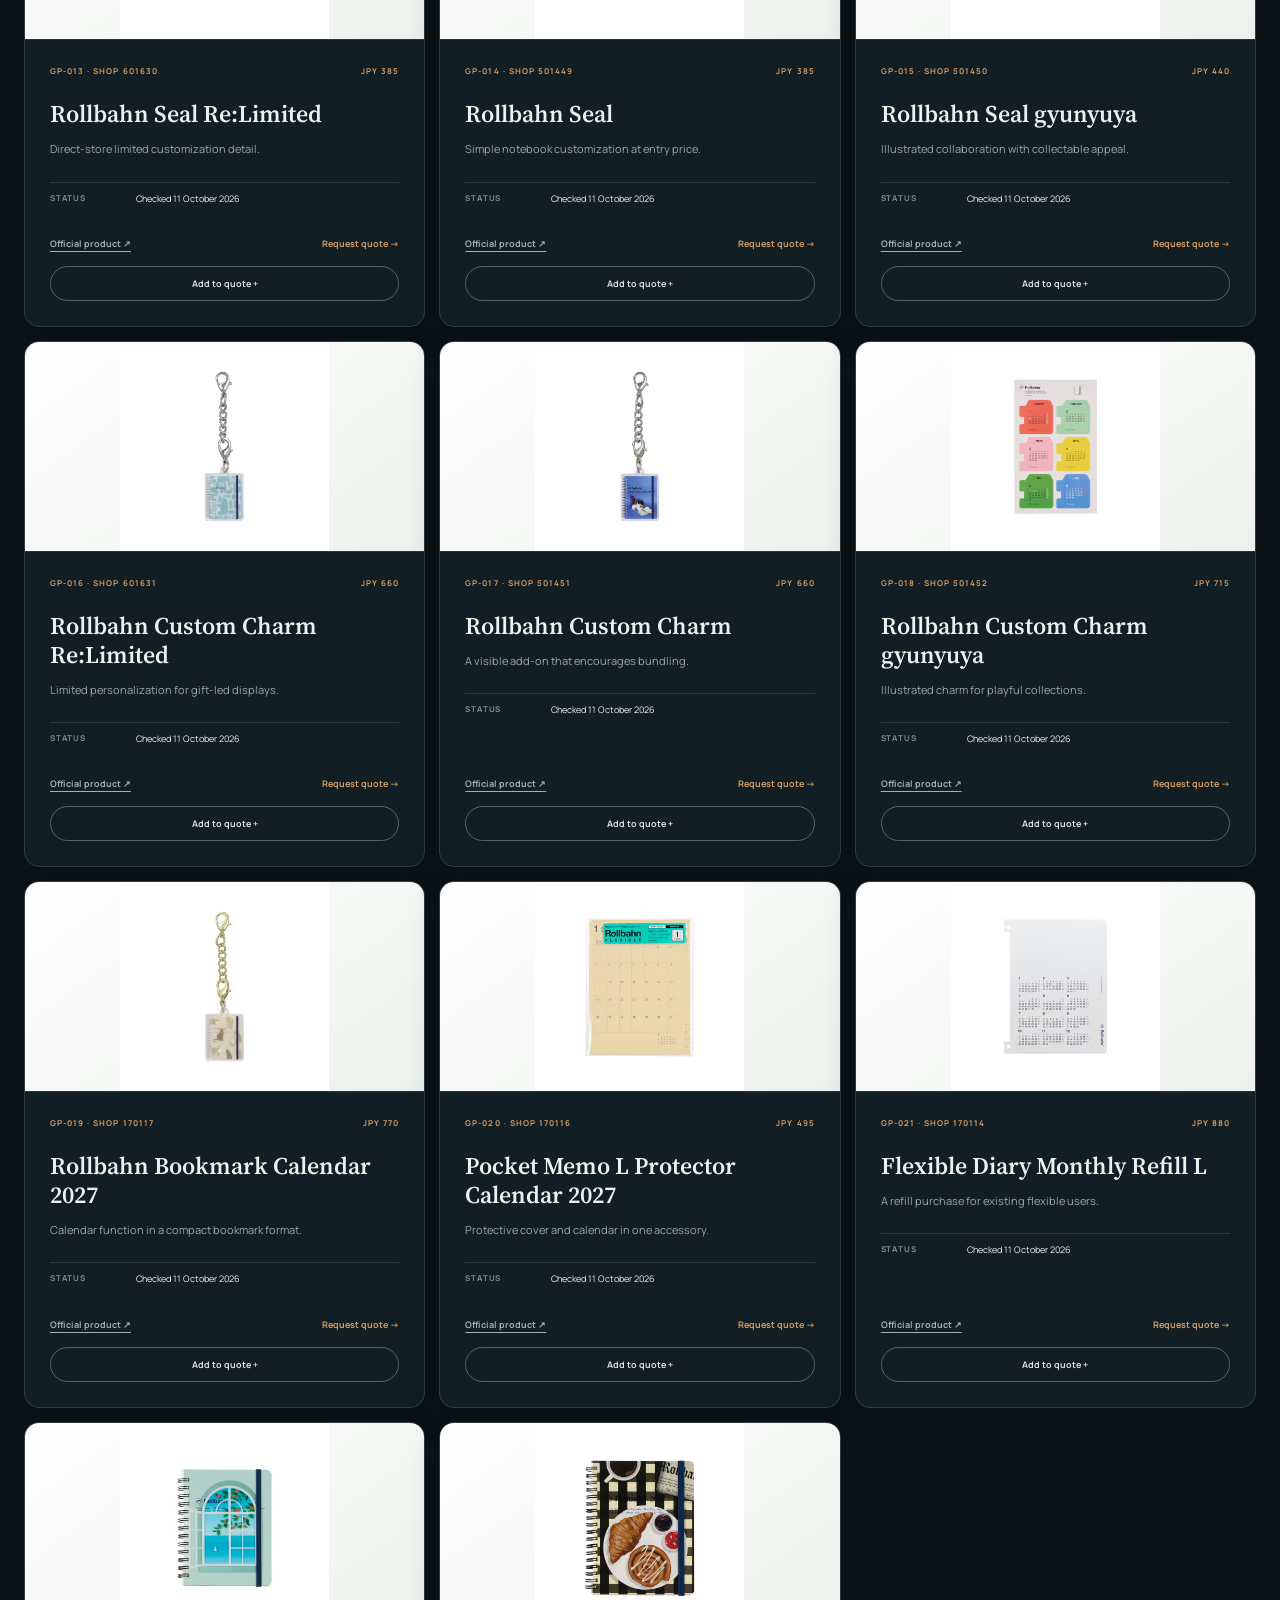
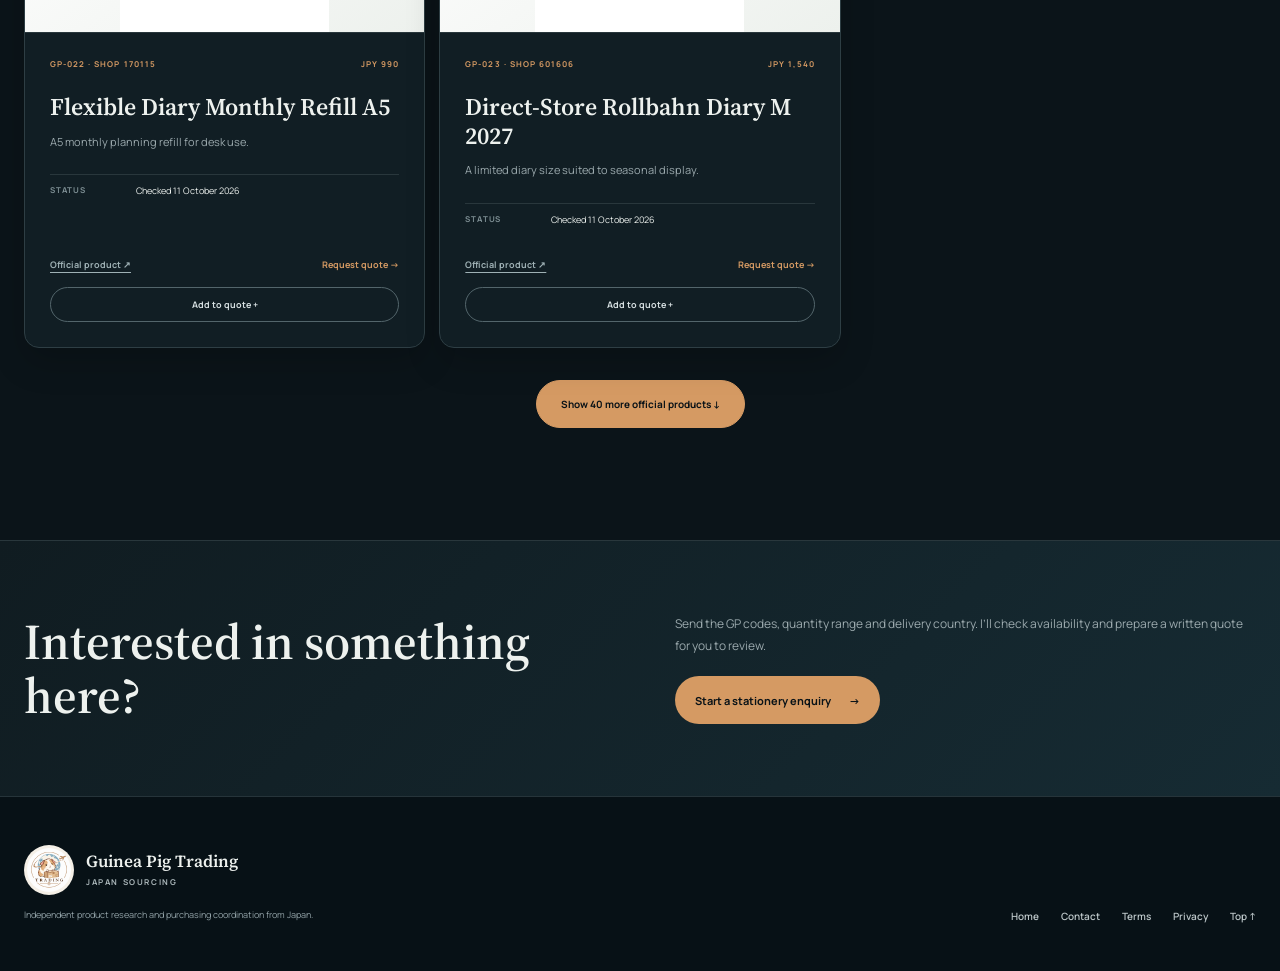
==== commit 23da76c1: "Expand official stationery catalogue" ====
--- a/catalog.html
+++ b/catalog.html
@@ -18,7 +18,7 @@
     .catalogue-shelf{padding:74px 0 78px;border-bottom:1px solid var(--line);background:#101c21}.shelf-head{display:grid;grid-template-columns:.8fr 1.2fr;gap:70px;align-items:end;margin-bottom:34px}.shelf-head h2{margin:0;font:600 clamp(35px,4vw,52px)/1.05 var(--serif)}.shelf-head p{margin:0;color:var(--muted);font-size:12px;line-height:1.8}.catalogue-cards{display:grid;grid-template-columns:repeat(3,1fr);gap:16px}.catalogue-card{display:grid;grid-template-columns:42% 58%;min-height:310px;overflow:hidden;border:1px solid #34454b;background:#0c171c;transition:transform .2s ease,border-color .2s ease}.catalogue-card:hover{transform:translateY(-4px);border-color:var(--gold)}.catalogue-cover{min-height:310px;padding:18px;background:#e8e4da}.catalogue-cover img{width:100%;height:100%;display:block;object-fit:contain;box-shadow:0 12px 24px rgba(0,0,0,.2)}.catalogue-info{display:flex;flex-direction:column;padding:25px 22px}.catalogue-info small{color:var(--gold);font-size:8px;font-weight:700;letter-spacing:.13em;text-transform:uppercase}.catalogue-info h3{margin:15px 0 10px;font:600 25px/1.1 var(--serif)}.catalogue-info p{margin:0;color:var(--muted);font-size:10px;line-height:1.7}.catalogue-count{margin-top:14px;color:#dce4e5!important;font-weight:700}.catalogue-actions{display:grid;gap:8px;margin-top:auto;padding-top:20px}.catalogue-actions a{display:flex;min-height:42px;align-items:center;justify-content:center;padding:0 12px;border:1px solid #53666c;color:#edf1ee;font-size:9px;font-weight:700;text-align:center}.catalogue-actions a:first-child{border-color:var(--gold);background:var(--gold);color:#091217}.catalogue-actions a:hover{border-color:#efbf8f;background:#efbf8f;color:#091217}.supporting-files{display:flex;gap:18px;flex-wrap:wrap;margin-top:25px;color:#b9c6c8;font-size:9px}.supporting-files strong{color:var(--gold);letter-spacing:.1em;text-transform:uppercase}.supporting-files a{text-decoration:underline;text-underline-offset:4px}.supporting-files a:hover{color:#fff}.notice{border-bottom:1px solid var(--line);background:#0d181d}.notice-inner{display:grid;grid-template-columns:170px 1fr;gap:30px;padding:25px 0}.notice strong{color:var(--gold);font-size:10px;letter-spacing:.12em;text-transform:uppercase}.notice p{margin:0;color:var(--muted);font-size:11px;line-height:1.7}
     .featured{padding:82px 0 88px;border-bottom:1px solid var(--line);background:#0a151a}.featured-head{display:grid;grid-template-columns:.8fr 1.2fr;gap:70px;align-items:end;margin-bottom:34px}.featured-head h2{margin:0;font:600 clamp(35px,4vw,52px)/1.05 var(--serif)}.featured-head>p{margin:0;color:var(--muted);font-size:12px;line-height:1.8}.featured-grid{display:grid;grid-template-columns:repeat(3,1fr);gap:14px}.featured-card{display:flex;min-height:475px;flex-direction:column;border:1px solid #304047;background:#111e24;transition:transform .2s ease,border-color .2s ease}.featured-card:hover{transform:translateY(-4px);border-color:var(--gold)}.featured-photo{height:245px;padding:17px;border-bottom:1px solid var(--line);background:#fff}.featured-photo img{width:100%;height:100%;display:block;object-fit:contain}.featured-body{display:flex;flex:1;flex-direction:column;padding:24px}.featured-meta{display:flex;justify-content:space-between;gap:14px;color:var(--gold);font-size:8px;font-weight:700;letter-spacing:.1em;text-transform:uppercase}.featured-card h3{margin:19px 0 10px;font:600 23px/1.2 var(--serif)}.featured-card p{margin:0;color:var(--muted);font-size:10px;line-height:1.7}.featured-actions{display:grid;grid-template-columns:1fr auto;gap:8px;margin-top:auto;padding-top:22px}.featured-actions a{display:flex;min-height:42px;align-items:center;justify-content:center;padding:0 13px;border:1px solid #52636a;color:#dbe2e3;font-size:9px;font-weight:700}.featured-actions a:first-child{border-color:var(--gold);background:var(--gold);color:#091217}.featured-actions a:hover{border-color:#efbf8f;background:#efbf8f;color:#091217}.featured-note{margin:22px 0 0;color:#829399;font-size:9px;line-height:1.65}
     .catalog{padding:94px 0 112px}.catalog-head{display:grid;grid-template-columns:.75fr 1.25fr;gap:70px;align-items:end;margin-bottom:40px}.catalog-head h2{margin:0;font:600 clamp(38px,4.5vw,58px)/1.06 var(--serif);letter-spacing:-.025em}.catalog-head>p{margin:0;color:var(--muted);font-size:12px;line-height:1.75}.filters{display:flex;gap:8px;flex-wrap:wrap;margin-bottom:27px}.filter{padding:10px 15px;border:1px solid #3a494f;background:transparent;color:#aeb9bc;font-size:10px;font-weight:700;cursor:pointer}.filter:hover,.filter.active{border-color:var(--gold);background:var(--gold);color:#091217}
-    .product-grid{display:grid;grid-template-columns:repeat(3,1fr);gap:14px}.product{display:flex;min-height:495px;flex-direction:column;border:1px solid #2e3e44;background:var(--panel);transition:.2s ease}.product:hover{border-color:rgba(213,154,99,.75);transform:translateY(-3px);box-shadow:0 20px 45px rgba(0,0,0,.25)}.product-visual{height:210px;overflow:hidden;border-bottom:1px solid var(--line);background:#fff}.product-visual img{width:100%;height:100%;display:block;object-fit:contain}.product-visual img.cover{object-fit:cover}.product-body{display:flex;flex:1;flex-direction:column;padding:25px}.product-meta{display:flex;justify-content:space-between;gap:15px;color:var(--gold);font-size:8px;font-weight:700;letter-spacing:.13em;text-transform:uppercase}.product h3{margin:24px 0 10px;font:600 24px/1.2 var(--serif)}.product p{margin:0;color:var(--muted);font-size:11px;line-height:1.75}.product dl{margin:23px 0 0}.product dl div{display:grid;grid-template-columns:74px 1fr;gap:12px;padding:9px 0;border-top:1px solid var(--line)}.product dt{color:#7f9095;font-size:8px;font-weight:700;letter-spacing:.1em;text-transform:uppercase}.product dd{margin:0;font-size:9px;line-height:1.5}.product-links{display:flex;align-items:center;justify-content:space-between;gap:15px;margin-top:auto;padding-top:23px}.product-links a{color:var(--gold);font-size:9px;font-weight:700}.product-links a:first-child{color:#9fb1b5;text-decoration:underline;text-underline-offset:4px}.product-links a:hover{color:#fff}.shortlist-toggle{width:100%;margin-top:16px;padding:10px 12px;border:1px solid #53656b;background:transparent;color:#d7e0e2;font-size:9px;font-weight:700;cursor:pointer}.shortlist-toggle:hover,.shortlist-toggle[aria-pressed="true"]{border-color:var(--gold);background:var(--gold);color:#091217}.product[hidden]{display:none}.shortlist-bar{position:fixed;z-index:50;left:50%;bottom:18px;width:min(760px,calc(100% - 28px));transform:translateX(-50%);border:1px solid #53656b;background:rgba(7,17,22,.97);box-shadow:0 20px 60px rgba(0,0,0,.45);backdrop-filter:blur(12px)}.shortlist-bar[hidden]{display:none}.shortlist-inner{display:grid;grid-template-columns:1fr auto auto;gap:18px;align-items:center;padding:16px 18px}.shortlist-copy strong{display:block;color:var(--gold);font:600 16px/1.2 var(--serif)}.shortlist-copy span{display:block;margin-top:5px;color:#aeb9bc;font-size:9px}.shortlist-clear{border:0;background:transparent;color:#aeb9bc;font-size:9px;text-decoration:underline;cursor:pointer}.shortlist-request{padding:12px 16px;background:var(--gold);color:#091217;font-size:10px;font-weight:700}
+    .product-grid{display:grid;grid-template-columns:repeat(3,1fr);gap:14px}.product{display:flex;min-height:495px;flex-direction:column;border:1px solid #2e3e44;background:var(--panel);transition:.2s ease}.product:hover{border-color:rgba(213,154,99,.75);transform:translateY(-3px);box-shadow:0 20px 45px rgba(0,0,0,.25)}.product-visual{height:210px;overflow:hidden;border-bottom:1px solid var(--line);background:#fff}.product-visual img{width:100%;height:100%;display:block;object-fit:contain}.product-visual img.cover{object-fit:cover}.product-body{display:flex;flex:1;flex-direction:column;padding:25px}.product-meta{display:flex;justify-content:space-between;gap:15px;color:var(--gold);font-size:8px;font-weight:700;letter-spacing:.13em;text-transform:uppercase}.product h3{margin:24px 0 10px;font:600 24px/1.2 var(--serif)}.product p{margin:0;color:var(--muted);font-size:11px;line-height:1.75}.product dl{margin:23px 0 0}.product dl div{display:grid;grid-template-columns:74px 1fr;gap:12px;padding:9px 0;border-top:1px solid var(--line)}.product dt{color:#7f9095;font-size:8px;font-weight:700;letter-spacing:.1em;text-transform:uppercase}.product dd{margin:0;font-size:9px;line-height:1.5}.product-links{display:flex;align-items:center;justify-content:space-between;gap:15px;margin-top:auto;padding-top:23px}.product-links a{color:var(--gold);font-size:9px;font-weight:700}.product-links a:first-child{color:#9fb1b5;text-decoration:underline;text-underline-offset:4px}.product-links a:hover{color:#fff}.catalog-expand{display:block;min-height:48px;margin:32px auto 0;padding:0 24px;border:1px solid var(--gold);border-radius:999px;background:var(--gold);color:#091217;font-size:10px;font-weight:700;cursor:pointer}.catalog-expand:hover{background:#efbf8f}.shortlist-toggle{width:100%;margin-top:16px;padding:10px 12px;border:1px solid #53656b;background:transparent;color:#d7e0e2;font-size:9px;font-weight:700;cursor:pointer}.shortlist-toggle:hover,.shortlist-toggle[aria-pressed="true"]{border-color:var(--gold);background:var(--gold);color:#091217}.product[hidden]{display:none}.shortlist-bar{position:fixed;z-index:50;left:50%;bottom:18px;width:min(760px,calc(100% - 28px));transform:translateX(-50%);border:1px solid #53656b;background:rgba(7,17,22,.97);box-shadow:0 20px 60px rgba(0,0,0,.45);backdrop-filter:blur(12px)}.shortlist-bar[hidden]{display:none}.shortlist-inner{display:grid;grid-template-columns:1fr auto auto;gap:18px;align-items:center;padding:16px 18px}.shortlist-copy strong{display:block;color:var(--gold);font:600 16px/1.2 var(--serif)}.shortlist-copy span{display:block;margin-top:5px;color:#aeb9bc;font-size:9px}.shortlist-clear{border:0;background:transparent;color:#aeb9bc;font-size:9px;text-decoration:underline;cursor:pointer}.shortlist-request{padding:12px 16px;background:var(--gold);color:#091217;font-size:10px;font-weight:700}
     .next{padding:72px 0;border-top:1px solid var(--line);background:#101c21}.next-grid{display:grid;grid-template-columns:1fr 1fr;gap:70px;align-items:center}.next h2{margin:0;font:600 clamp(34px,4vw,50px)/1.08 var(--serif)}.next p{margin:0 0 20px;color:var(--muted);font-size:12px;line-height:1.8}.button{display:inline-flex;min-height:48px;align-items:center;justify-content:center;padding:0 20px;background:var(--gold);color:#091217;font-size:11px;font-weight:700}.button:hover{background:#e8b785}.arrow{margin-left:18px}
     footer{padding:48px 0;border-top:1px solid #26343a;background:#071116}.footer-grid{display:flex;align-items:flex-end;justify-content:space-between;gap:30px}.footer-copy{max-width:500px;margin:13px 0 0;color:#92a2a7;font-size:9px;line-height:1.65}.footer-links{display:flex;gap:22px;flex-wrap:wrap;color:#bdc7c9;font-size:10px;font-weight:600}.footer-links a:hover{color:var(--gold)}
     @media(max-width:1020px){.nav-links{display:none;position:absolute;top:76px;left:0;right:0;padding:26px;background:rgba(8,18,23,.98);border-bottom:1px solid var(--line);flex-direction:column}.nav-links.open{display:flex}.menu{display:block}.hero-grid,.catalog-head,.next-grid,.shelf-head,.featured-head{grid-template-columns:1fr;gap:42px}.edition{max-width:620px}.catalogue-cards{grid-template-columns:1fr}.catalogue-card{grid-template-columns:230px 1fr}.featured-grid,.product-grid{grid-template-columns:repeat(2,1fr)}}
@@ -40,13 +40,13 @@
   <main>
     <section class="catalog-hero">
       <div class="wrap hero-grid">
-        <div><p class="eyebrow">Japan product catalogues · buyer shortlists</p><h1>Find the product. <em>Ask for the real quote.</em></h1><p class="hero-copy">Browse 41 identified stationery and character-figure products. Every item has a clear GP code, reference image and source information. I recheck Japan stock, source quality and the delivered cost before you approve anything.</p></div>
-        <aside class="edition" aria-label="Catalogue information"><small>Built for a buying decision</small><strong>2 catalogues · 41 products</strong><dl><div><dt>Products</dt><dd>Named and individually pictured</dd></div><div><dt>References</dt><dd>Public price and source links where available</dd></div><div><dt>Request</dt><dd>Use the GP codes in your enquiry</dd></div><div><dt>Commitment</dt><dd>No purchase before written approval</dd></div></dl></aside>
+        <div><p class="eyebrow">Japan product catalogues · buyer shortlists</p><h1>Find the product. <em>Ask for the real quote.</em></h1><p class="hero-copy">Browse 81 identified stationery and character-figure products. Every item has a clear GP code, reference image and source information. I recheck Japan stock, source quality and the delivered cost before you approve anything.</p></div>
+        <aside class="edition" aria-label="Catalogue information"><small>Built for a buying decision</small><strong>81 online products · 2 PDFs</strong><dl><div><dt>Products</dt><dd>Named and individually pictured</dd></div><div><dt>References</dt><dd>Public price and source links where available</dd></div><div><dt>Request</dt><dd>Use the GP codes in your enquiry</dd></div><div><dt>Commitment</dt><dd>No purchase before written approval</dd></div></dl></aside>
       </div>
     </section>
 
     <section class="catalogue-shelf" aria-labelledby="choose-catalogue"><div class="wrap"><div class="shelf-head"><h2 id="choose-catalogue">Choose what you want to browse.</h2><p>Each PDF is a practical shortlist, not a promise of stock. Pick the product codes you like, add quantities and your delivery country, and I will turn that into a current Japan-side quotation.</p></div><div class="catalogue-cards">
-      <article class="catalogue-card"><div class="catalogue-cover"><img src="assets/catalog/covers/stationery-catalogue.webp" alt="Cover of the Japanese stationery catalogue"></div><div class="catalogue-info"><small>Desk & gift</small><h3>Japanese stationery</h3><p>Rollbahn notebooks, accessories and planning pieces with Japanese retail references.</p><p class="catalogue-count">23 products · GP-001 to GP-023</p><div class="catalogue-actions"><a href="output/pdf/japanese-stationery-catalogue.pdf">Open catalogue PDF →</a><a href="index.html?category=Stationery#contact">Request stationery quote</a></div></div></article>
+      <article class="catalogue-card"><div class="catalogue-cover"><img src="assets/catalog/covers/stationery-catalogue.webp" alt="Cover of the Japanese stationery catalogue"></div><div class="catalogue-info"><small>Desk & gift</small><h3>Japanese stationery</h3><p>Rollbahn notebooks, accessories and planning pieces with Japanese retail references.</p><p class="catalogue-count">63 online · 23 in the PDF · GP-001 to GP-063</p><div class="catalogue-actions"><a href="output/pdf/japanese-stationery-catalogue.pdf">Open catalogue PDF →</a><a href="index.html?category=Stationery#contact">Request stationery quote</a></div></div></article>
       <article class="catalogue-card"><div class="catalogue-cover"><img src="assets/catalog/covers/figure-catalogue.webp" alt="Cover of the character figure catalogue"></div><div class="catalogue-info"><small>Display collectibles</small><h3>Character figures</h3><p>S.H.Figuarts, Figuarts ZERO and METAL BUILD pieces with official references.</p><p class="catalogue-count">18 products · GP-F-001 to GP-F-018</p><div class="catalogue-actions"><a href="output/pdf/japanese-figure-catalogue.pdf">Open catalogue PDF →</a><a href="index.html?category=Character figures#contact">Request figure quote</a></div></div></article>
     </div><div class="supporting-files"><strong>Also available</strong><a href="output/pdf/customer-stationery-lookbook.pdf">Customer stationery lookbook ↓</a><a href="output/pdf/japanese-hobby-items-catalogue.pdf">General hobby discovery guide ↓</a></div></div></section>
     <section class="featured" aria-labelledby="featured-products"><div class="wrap"><div class="featured-head"><h2 id="featured-products">Start with three strong picks.</h2><p>You do not need to read every page before contacting me. These examples show approachable and higher-value character figures. Click once to put the exact GP code into the enquiry form.</p></div><div class="featured-grid">
@@ -57,8 +57,8 @@
 
     <section class="catalog" id="stationery">
       <div class="wrap">
-        <div class="catalog-head"><div><p class="eyebrow">Full online catalogue</p><h2>Browse all 23 products.</h2></div><p>Filter by product type, open the official source, or use a GP code to request a current quote.</p></div>
-        <div class="filters" role="group" aria-label="Filter stationery by kind"><button class="filter active" type="button" data-filter="all">All products (23)</button><button class="filter" type="button" data-filter="notebook">Notebooks & storage (11)</button><button class="filter" type="button" data-filter="accessory">Accessories (7)</button><button class="filter" type="button" data-filter="planning">Diary & planning (5)</button></div>
+        <div class="catalog-head"><div><p class="eyebrow">Full online catalogue</p><h2>Browse all 63 products.</h2></div><p>Filter by product type, open the official source, or use a GP code to request a current quote. The 40 newest additions are sourced from DELFONICS' official Rollbahn shop listings.</p></div>
+        <div class="filters" role="group" aria-label="Filter stationery by kind"><button class="filter active" type="button" data-filter="all">All products (63)</button><button class="filter" type="button" data-filter="notebook">Notebooks & storage (14)</button><button class="filter" type="button" data-filter="accessory">Accessories (17)</button><button class="filter" type="button" data-filter="planning">Diary & planning (32)</button></div>
         <div class="product-grid">
           <article class="product" data-category="notebook"><div class="product-visual"><img src="assets/catalog/retail/rb-extra-1.png" alt="Rollbahn Extra Double Pages L official photograph"></div><div class="product-body"><div class="product-meta"><span>GP-001 · Shop 501432</span><span>JPY 1,650</span></div><h3>Rollbahn Extra Double Pages L</h3><p>Extra page capacity for long projects.</p><dl><div><dt>Status</dt><dd>Checked 11 October 2026</dd></div></dl><div class="product-links"><a href="https://shop.delfonics.com/c/brands/original/cat701/501432" target="_blank" rel="noopener">Official product ↗</a><a href="index.html?category=Stationery&amp;product=GP-001#contact">Request quote →</a></div></div></article>
           <article class="product" data-category="notebook"><div class="product-visual"><img src="assets/catalog/retail/rb-extra-2.png" alt="Rollbahn Extra 50 Pockets L official photograph"></div><div class="product-body"><div class="product-meta"><span>GP-002 · Shop 501433</span><span>JPY 1,430</span></div><h3>Rollbahn Extra 50 Pockets L</h3><p>Pocket-heavy format for collected material.</p><dl><div><dt>Status</dt><dd>Checked 11 October 2026</dd></div></dl><div class="product-links"><a href="https://shop.delfonics.com/c/brands/original/cat701/501433" target="_blank" rel="noopener">Official product ↗</a><a href="index.html?category=Stationery&amp;product=GP-002#contact">Request quote →</a></div></div></article>
@@ -83,7 +83,48 @@
           <article class="product" data-category="planning"><div class="product-visual"><img src="assets/catalog/retail/rb-refill-l.png" alt="Flexible Diary Monthly Refill L official photograph"></div><div class="product-body"><div class="product-meta"><span>GP-021 · Shop 170114</span><span>JPY 880</span></div><h3>Flexible Diary Monthly Refill L</h3><p>A refill purchase for existing flexible users.</p><dl><div><dt>Status</dt><dd>Checked 11 October 2026</dd></div></dl><div class="product-links"><a href="https://shop.delfonics.com/c/brands/original/cat701/170114" target="_blank" rel="noopener">Official product ↗</a><a href="index.html?category=Stationery&amp;product=GP-021#contact">Request quote →</a></div></div></article>
           <article class="product" data-category="planning"><div class="product-visual"><img src="assets/catalog/retail/rb-refill-a5.png" alt="Flexible Diary Monthly Refill A5 official photograph"></div><div class="product-body"><div class="product-meta"><span>GP-022 · Shop 170115</span><span>JPY 990</span></div><h3>Flexible Diary Monthly Refill A5</h3><p>A5 monthly planning refill for desk use.</p><dl><div><dt>Status</dt><dd>Checked 11 October 2026</dd></div></dl><div class="product-links"><a href="https://shop.delfonics.com/c/brands/original/cat701/170115" target="_blank" rel="noopener">Official product ↗</a><a href="index.html?category=Stationery&amp;product=GP-022#contact">Request quote →</a></div></div></article>
           <article class="product" data-category="planning"><div class="product-visual"><img src="assets/catalog/retail/rb-diary-m.png" alt="Direct-Store Rollbahn Diary M 2027 official photograph"></div><div class="product-body"><div class="product-meta"><span>GP-023 · Shop 601606</span><span>JPY 1,540</span></div><h3>Direct-Store Rollbahn Diary M 2027</h3><p>A limited diary size suited to seasonal display.</p><dl><div><dt>Status</dt><dd>Checked 11 October 2026</dd></div></dl><div class="product-links"><a href="https://shop.delfonics.com/c/brands/original/cat701/601606" target="_blank" rel="noopener">Official product ↗</a><a href="index.html?category=Stationery&amp;product=GP-023#contact">Request quote →</a></div></div></article>
+          <article class="product" data-category="notebook" data-new="true"><div class="product-visual"><img src="assets/catalog/retail/official-2026/601649.jpg" alt="Direct-Store Rollbahn Sheep Pocket Memo Mini official photograph" loading="lazy"></div><div class="product-body"><div class="product-meta"><span>GP-024 · Shop 601649</span><span>JPY 715</span></div><h3>Direct-Store Rollbahn Sheep Pocket Memo Mini</h3><p>A compact illustrated notebook designed for impulse and gift displays.</p><dl><div><dt>Status</dt><dd>Checked 7 November 2026</dd></div></dl><div class="product-links"><a href="https://shop.delfonics.com/c/brands/original/cat701/601649" target="_blank" rel="noopener">Official product ↗</a><a href="index.html?category=Stationery&amp;product=GP-024#contact">Request quote →</a></div></div></article>
+          <article class="product" data-category="notebook" data-new="true"><div class="product-visual"><img src="assets/catalog/retail/official-2026/601650.jpg" alt="Direct-Store Rollbahn Sheep Pocket Memo M official photograph" loading="lazy"></div><div class="product-body"><div class="product-meta"><span>GP-025 · Shop 601650</span><span>JPY 825</span></div><h3>Direct-Store Rollbahn Sheep Pocket Memo M</h3><p>A practical mid-size illustrated notebook with direct-store appeal.</p><dl><div><dt>Status</dt><dd>Checked 7 November 2026</dd></div></dl><div class="product-links"><a href="https://shop.delfonics.com/c/brands/original/cat701/601650" target="_blank" rel="noopener">Official product ↗</a><a href="index.html?category=Stationery&amp;product=GP-025#contact">Request quote →</a></div></div></article>
+          <article class="product" data-category="notebook" data-new="true"><div class="product-visual"><img src="assets/catalog/retail/official-2026/601651.jpg" alt="Direct-Store Rollbahn Sheep Pocket Memo L official photograph" loading="lazy"></div><div class="product-body"><div class="product-meta"><span>GP-026 · Shop 601651</span><span>JPY 1,045</span></div><h3>Direct-Store Rollbahn Sheep Pocket Memo L</h3><p>A larger notebook format for writing, study and illustrated gift ranges.</p><dl><div><dt>Status</dt><dd>Checked 7 November 2026</dd></div></dl><div class="product-links"><a href="https://shop.delfonics.com/c/brands/original/cat701/601651" target="_blank" rel="noopener">Official product ↗</a><a href="index.html?category=Stationery&amp;product=GP-026#contact">Request quote →</a></div></div></article>
+          <article class="product" data-category="accessory" data-new="true"><div class="product-visual"><img src="assets/catalog/retail/official-2026/501509.jpg" alt="Rollbahn Metal Tail Bookmark official photograph" loading="lazy"></div><div class="product-body"><div class="product-meta"><span>GP-027 · Shop 501509</span><span>JPY 1,100</span></div><h3>Rollbahn Metal Tail Bookmark</h3><p>A decorative metal bookmark for notebook bundles and gifting.</p><dl><div><dt>Status</dt><dd>Checked 7 November 2026</dd></div></dl><div class="product-links"><a href="https://shop.delfonics.com/c/brands/original/cat701/501509" target="_blank" rel="noopener">Official product ↗</a><a href="index.html?category=Stationery&amp;product=GP-027#contact">Request quote →</a></div></div></article>
+          <article class="product" data-category="accessory" data-new="true"><div class="product-visual"><img src="assets/catalog/retail/official-2026/501510.jpg" alt="Rollbahn Metal Tail Clip official photograph" loading="lazy"></div><div class="product-body"><div class="product-meta"><span>GP-028 · Shop 501510</span><span>JPY 495</span></div><h3>Rollbahn Metal Tail Clip</h3><p>A small metal accessory suited to checkout displays and add-on sales.</p><dl><div><dt>Status</dt><dd>Checked 7 November 2026</dd></div></dl><div class="product-links"><a href="https://shop.delfonics.com/c/brands/original/cat701/501510" target="_blank" rel="noopener">Official product ↗</a><a href="index.html?category=Stationery&amp;product=GP-028#contact">Request quote →</a></div></div></article>
+          <article class="product" data-category="planning" data-new="true"><div class="product-visual"><img src="assets/catalog/retail/official-2026/501491.jpg" alt="Rollbahn Undated Planner Mini official photograph" loading="lazy"></div><div class="product-body"><div class="product-meta"><span>GP-029 · Shop 501491</span><span>JPY 1,210</span></div><h3>Rollbahn Undated Planner Mini</h3><p>A pocket-sized planner that can be started at any time of year.</p><dl><div><dt>Status</dt><dd>Checked 7 November 2026</dd></div></dl><div class="product-links"><a href="https://shop.delfonics.com/c/brands/original/cat701/501491" target="_blank" rel="noopener">Official product ↗</a><a href="index.html?category=Stationery&amp;product=GP-029#contact">Request quote →</a></div></div></article>
+          <article class="product" data-category="planning" data-new="true"><div class="product-visual"><img src="assets/catalog/retail/official-2026/501492.jpg" alt="Rollbahn Undated Planner M official photograph" loading="lazy"></div><div class="product-body"><div class="product-meta"><span>GP-030 · Shop 501492</span><span>JPY 1,375</span></div><h3>Rollbahn Undated Planner M</h3><p>A versatile undated format for everyday planning and gifting.</p><dl><div><dt>Status</dt><dd>Checked 7 November 2026</dd></div></dl><div class="product-links"><a href="https://shop.delfonics.com/c/brands/original/cat701/501492" target="_blank" rel="noopener">Official product ↗</a><a href="index.html?category=Stationery&amp;product=GP-030#contact">Request quote →</a></div></div></article>
+          <article class="product" data-category="planning" data-new="true"><div class="product-visual"><img src="assets/catalog/retail/official-2026/501493.jpg" alt="Rollbahn Undated Planner L official photograph" loading="lazy"></div><div class="product-body"><div class="product-meta"><span>GP-031 · Shop 501493</span><span>JPY 1,595</span></div><h3>Rollbahn Undated Planner L</h3><p>A spacious undated planner for desk, study and project use.</p><dl><div><dt>Status</dt><dd>Checked 7 November 2026</dd></div></dl><div class="product-links"><a href="https://shop.delfonics.com/c/brands/original/cat701/501493" target="_blank" rel="noopener">Official product ↗</a><a href="index.html?category=Stationery&amp;product=GP-031#contact">Request quote →</a></div></div></article>
+          <article class="product" data-category="planning" data-new="true"><div class="product-visual"><img src="assets/catalog/retail/official-2026/501494.jpg" alt="Rollbahn Clear Undated Planner Mini official photograph" loading="lazy"></div><div class="product-body"><div class="product-meta"><span>GP-032 · Shop 501494</span><span>JPY 1,430</span></div><h3>Rollbahn Clear Undated Planner Mini</h3><p>A compact undated planner with a translucent cover treatment.</p><dl><div><dt>Status</dt><dd>Checked 7 November 2026</dd></div></dl><div class="product-links"><a href="https://shop.delfonics.com/c/brands/original/cat701/501494" target="_blank" rel="noopener">Official product ↗</a><a href="index.html?category=Stationery&amp;product=GP-032#contact">Request quote →</a></div></div></article>
+          <article class="product" data-category="planning" data-new="true"><div class="product-visual"><img src="assets/catalog/retail/official-2026/501495.jpg" alt="Rollbahn Clear Undated Planner M official photograph" loading="lazy"></div><div class="product-body"><div class="product-meta"><span>GP-033 · Shop 501495</span><span>JPY 1,650</span></div><h3>Rollbahn Clear Undated Planner M</h3><p>A modern clear-cover planner in an approachable everyday size.</p><dl><div><dt>Status</dt><dd>Checked 7 November 2026</dd></div></dl><div class="product-links"><a href="https://shop.delfonics.com/c/brands/original/cat701/501495" target="_blank" rel="noopener">Official product ↗</a><a href="index.html?category=Stationery&amp;product=GP-033#contact">Request quote →</a></div></div></article>
+          <article class="product" data-category="planning" data-new="true"><div class="product-visual"><img src="assets/catalog/retail/official-2026/501496.jpg" alt="Rollbahn Clear Undated Planner L official photograph" loading="lazy"></div><div class="product-body"><div class="product-meta"><span>GP-034 · Shop 501496</span><span>JPY 1,925</span></div><h3>Rollbahn Clear Undated Planner L</h3><p>A larger translucent-cover planner for visible desk merchandising.</p><dl><div><dt>Status</dt><dd>Checked 7 November 2026</dd></div></dl><div class="product-links"><a href="https://shop.delfonics.com/c/brands/original/cat701/501496" target="_blank" rel="noopener">Official product ↗</a><a href="index.html?category=Stationery&amp;product=GP-034#contact">Request quote →</a></div></div></article>
+          <article class="product" data-category="planning" data-new="true"><div class="product-visual"><img src="assets/catalog/retail/official-2026/501497.jpg" alt="Rollbahn Metallic Undated Planner Mini official photograph" loading="lazy"></div><div class="product-body"><div class="product-meta"><span>GP-035 · Shop 501497</span><span>JPY 1,155</span></div><h3>Rollbahn Metallic Undated Planner Mini</h3><p>A giftable pocket planner with a metallic finish.</p><dl><div><dt>Status</dt><dd>Checked 7 November 2026</dd></div></dl><div class="product-links"><a href="https://shop.delfonics.com/c/brands/original/cat701/501497" target="_blank" rel="noopener">Official product ↗</a><a href="index.html?category=Stationery&amp;product=GP-035#contact">Request quote →</a></div></div></article>
+          <article class="product" data-category="planning" data-new="true"><div class="product-visual"><img src="assets/catalog/retail/official-2026/501498.jpg" alt="Rollbahn Metallic Undated Planner M official photograph" loading="lazy"></div><div class="product-body"><div class="product-meta"><span>GP-036 · Shop 501498</span><span>JPY 1,320</span></div><h3>Rollbahn Metallic Undated Planner M</h3><p>A mid-size metallic planner for year-round stationery ranges.</p><dl><div><dt>Status</dt><dd>Checked 7 November 2026</dd></div></dl><div class="product-links"><a href="https://shop.delfonics.com/c/brands/original/cat701/501498" target="_blank" rel="noopener">Official product ↗</a><a href="index.html?category=Stationery&amp;product=GP-036#contact">Request quote →</a></div></div></article>
+          <article class="product" data-category="planning" data-new="true"><div class="product-visual"><img src="assets/catalog/retail/official-2026/501499.jpg" alt="Rollbahn Metallic Undated Planner L official photograph" loading="lazy"></div><div class="product-body"><div class="product-meta"><span>GP-037 · Shop 501499</span><span>JPY 1,595</span></div><h3>Rollbahn Metallic Undated Planner L</h3><p>A larger metallic-finish planner with strong shelf presence.</p><dl><div><dt>Status</dt><dd>Checked 7 November 2026</dd></div></dl><div class="product-links"><a href="https://shop.delfonics.com/c/brands/original/cat701/501499" target="_blank" rel="noopener">Official product ↗</a><a href="index.html?category=Stationery&amp;product=GP-037#contact">Request quote →</a></div></div></article>
+          <article class="product" data-category="planning" data-new="true"><div class="product-visual"><img src="assets/catalog/retail/official-2026/501500.jpg" alt="Rollbahn Moji Undated Planner Mini official photograph" loading="lazy"></div><div class="product-body"><div class="product-meta"><span>GP-038 · Shop 501500</span><span>JPY 1,265</span></div><h3>Rollbahn Moji Undated Planner Mini</h3><p>A compact graphic edition for design-conscious stationery buyers.</p><dl><div><dt>Status</dt><dd>Checked 7 November 2026</dd></div></dl><div class="product-links"><a href="https://shop.delfonics.com/c/brands/original/cat701/501500" target="_blank" rel="noopener">Official product ↗</a><a href="index.html?category=Stationery&amp;product=GP-038#contact">Request quote →</a></div></div></article>
+          <article class="product" data-category="planning" data-new="true"><div class="product-visual"><img src="assets/catalog/retail/official-2026/501501.jpg" alt="Rollbahn Moji Undated Planner M official photograph" loading="lazy"></div><div class="product-body"><div class="product-meta"><span>GP-039 · Shop 501501</span><span>JPY 1,540</span></div><h3>Rollbahn Moji Undated Planner M</h3><p>A graphic mid-size edition for work, study and gifting.</p><dl><div><dt>Status</dt><dd>Checked 7 November 2026</dd></div></dl><div class="product-links"><a href="https://shop.delfonics.com/c/brands/original/cat701/501501" target="_blank" rel="noopener">Official product ↗</a><a href="index.html?category=Stationery&amp;product=GP-039#contact">Request quote →</a></div></div></article>
+          <article class="product" data-category="planning" data-new="true"><div class="product-visual"><img src="assets/catalog/retail/official-2026/501502.jpg" alt="Rollbahn Moji Undated Planner L official photograph" loading="lazy"></div><div class="product-body"><div class="product-meta"><span>GP-040 · Shop 501502</span><span>JPY 1,760</span></div><h3>Rollbahn Moji Undated Planner L</h3><p>A spacious graphic planner for prominent notebook displays.</p><dl><div><dt>Status</dt><dd>Checked 7 November 2026</dd></div></dl><div class="product-links"><a href="https://shop.delfonics.com/c/brands/original/cat701/501502" target="_blank" rel="noopener">Official product ↗</a><a href="index.html?category=Stationery&amp;product=GP-040#contact">Request quote →</a></div></div></article>
+          <article class="product" data-category="planning" data-new="true"><div class="product-visual"><img src="assets/catalog/retail/official-2026/501503.jpg" alt="Rollbahn Crossword Undated Planner Mini official photograph" loading="lazy"></div><div class="product-body"><div class="product-meta"><span>GP-041 · Shop 501503</span><span>JPY 1,265</span></div><h3>Rollbahn Crossword Undated Planner Mini</h3><p>A playful pocket planner with a crossword-inspired design.</p><dl><div><dt>Status</dt><dd>Checked 7 November 2026</dd></div></dl><div class="product-links"><a href="https://shop.delfonics.com/c/brands/original/cat701/501503" target="_blank" rel="noopener">Official product ↗</a><a href="index.html?category=Stationery&amp;product=GP-041#contact">Request quote →</a></div></div></article>
+          <article class="product" data-category="planning" data-new="true"><div class="product-visual"><img src="assets/catalog/retail/official-2026/501504.jpg" alt="Rollbahn Crossword Undated Planner M official photograph" loading="lazy"></div><div class="product-body"><div class="product-meta"><span>GP-042 · Shop 501504</span><span>JPY 1,540</span></div><h3>Rollbahn Crossword Undated Planner M</h3><p>A playful everyday planner in a broadly useful size.</p><dl><div><dt>Status</dt><dd>Checked 7 November 2026</dd></div></dl><div class="product-links"><a href="https://shop.delfonics.com/c/brands/original/cat701/501504" target="_blank" rel="noopener">Official product ↗</a><a href="index.html?category=Stationery&amp;product=GP-042#contact">Request quote →</a></div></div></article>
+          <article class="product" data-category="planning" data-new="true"><div class="product-visual"><img src="assets/catalog/retail/official-2026/501505.jpg" alt="Rollbahn Crossword Undated Planner L official photograph" loading="lazy"></div><div class="product-body"><div class="product-meta"><span>GP-043 · Shop 501505</span><span>JPY 1,760</span></div><h3>Rollbahn Crossword Undated Planner L</h3><p>A larger crossword edition with ample planning space.</p><dl><div><dt>Status</dt><dd>Checked 7 November 2026</dd></div></dl><div class="product-links"><a href="https://shop.delfonics.com/c/brands/original/cat701/501505" target="_blank" rel="noopener">Official product ↗</a><a href="index.html?category=Stationery&amp;product=GP-043#contact">Request quote →</a></div></div></article>
+          <article class="product" data-category="planning" data-new="true"><div class="product-visual"><img src="assets/catalog/retail/official-2026/501453.jpg" alt="Rollbahn Flexible Life Log L gyunyuya official photograph" loading="lazy"></div><div class="product-body"><div class="product-meta"><span>GP-044 · Shop 501453</span><span>JPY 2,750</span></div><h3>Flexible Life Log L — gyunyuya</h3><p>An illustrated life-log edition for journaling and personal records.</p><dl><div><dt>Status</dt><dd>Checked 7 November 2026</dd></div></dl><div class="product-links"><a href="https://shop.delfonics.com/c/brands/original/cat701/501453" target="_blank" rel="noopener">Official product ↗</a><a href="index.html?category=Stationery&amp;product=GP-044#contact">Request quote →</a></div></div></article>
+          <article class="product" data-category="planning" data-new="true"><div class="product-visual"><img src="assets/catalog/retail/official-2026/501454.jpg" alt="Rollbahn Flexible Life Log L Naoya Okazaki official photograph" loading="lazy"></div><div class="product-body"><div class="product-meta"><span>GP-045 · Shop 501454</span><span>JPY 2,750</span></div><h3>Flexible Life Log L — Naoya Okazaki</h3><p>An artist edition designed for expressive journaling collections.</p><dl><div><dt>Status</dt><dd>Checked 7 November 2026</dd></div></dl><div class="product-links"><a href="https://shop.delfonics.com/c/brands/original/cat701/501454" target="_blank" rel="noopener">Official product ↗</a><a href="index.html?category=Stationery&amp;product=GP-045#contact">Request quote →</a></div></div></article>
+          <article class="product" data-category="planning" data-new="true"><div class="product-visual"><img src="assets/catalog/retail/official-2026/501455.jpg" alt="Rollbahn Flexible Life Log L tenkiame official photograph" loading="lazy"></div><div class="product-body"><div class="product-meta"><span>GP-046 · Shop 501455</span><span>JPY 2,750</span></div><h3>Flexible Life Log L — tenkiame</h3><p>A collaborative journaling format with collectable visual appeal.</p><dl><div><dt>Status</dt><dd>Checked 7 November 2026</dd></div></dl><div class="product-links"><a href="https://shop.delfonics.com/c/brands/original/cat701/501455" target="_blank" rel="noopener">Official product ↗</a><a href="index.html?category=Stationery&amp;product=GP-046#contact">Request quote →</a></div></div></article>
+          <article class="product" data-category="planning" data-new="true"><div class="product-visual"><img src="assets/catalog/retail/official-2026/501456.jpg" alt="Rollbahn Flexible Life Log L Midori Nakajima official photograph" loading="lazy"></div><div class="product-body"><div class="product-meta"><span>GP-047 · Shop 501456</span><span>JPY 2,750</span></div><h3>Flexible Life Log L — Midori Nakajima</h3><p>An artist-led life-log notebook for curated stationery ranges.</p><dl><div><dt>Status</dt><dd>Checked 7 November 2026</dd></div></dl><div class="product-links"><a href="https://shop.delfonics.com/c/brands/original/cat701/501456" target="_blank" rel="noopener">Official product ↗</a><a href="index.html?category=Stationery&amp;product=GP-047#contact">Request quote →</a></div></div></article>
+          <article class="product" data-category="planning" data-new="true"><div class="product-visual"><img src="assets/catalog/retail/official-2026/501457.jpg" alt="Rollbahn Flexible Life Log L Masanao Hirayama official photograph" loading="lazy"></div><div class="product-body"><div class="product-meta"><span>GP-048 · Shop 501457</span><span>JPY 2,750</span></div><h3>Flexible Life Log L — Masanao Hirayama</h3><p>A distinctive collaboration for design-forward journal displays.</p><dl><div><dt>Status</dt><dd>Checked 7 November 2026</dd></div></dl><div class="product-links"><a href="https://shop.delfonics.com/c/brands/original/cat701/501457" target="_blank" rel="noopener">Official product ↗</a><a href="index.html?category=Stationery&amp;product=GP-048#contact">Request quote →</a></div></div></article>
+          <article class="product" data-category="planning" data-new="true"><div class="product-visual"><img src="assets/catalog/retail/official-2026/501458.jpg" alt="Rollbahn Flexible Life Log L Yachiyo Katsuyama official photograph" loading="lazy"></div><div class="product-body"><div class="product-meta"><span>GP-049 · Shop 501458</span><span>JPY 2,750</span></div><h3>Flexible Life Log L — Yachiyo Katsuyama</h3><p>An illustrated life-log edition with premium gift potential.</p><dl><div><dt>Status</dt><dd>Checked 7 November 2026</dd></div></dl><div class="product-links"><a href="https://shop.delfonics.com/c/brands/original/cat701/501458" target="_blank" rel="noopener">Official product ↗</a><a href="index.html?category=Stationery&amp;product=GP-049#contact">Request quote →</a></div></div></article>
+          <article class="product" data-category="planning" data-new="true"><div class="product-visual"><img src="assets/catalog/retail/official-2026/501459.jpg" alt="Rollbahn Flexible Life Log A5 gyunyuya official photograph" loading="lazy"></div><div class="product-body"><div class="product-meta"><span>GP-050 · Shop 501459</span><span>JPY 3,080</span></div><h3>Flexible Life Log A5 — gyunyuya</h3><p>An A5 illustrated life log with generous journaling space.</p><dl><div><dt>Status</dt><dd>Checked 7 November 2026</dd></div></dl><div class="product-links"><a href="https://shop.delfonics.com/c/brands/original/cat701/501459" target="_blank" rel="noopener">Official product ↗</a><a href="index.html?category=Stationery&amp;product=GP-050#contact">Request quote →</a></div></div></article>
+          <article class="product" data-category="planning" data-new="true"><div class="product-visual"><img src="assets/catalog/retail/official-2026/501460.jpg" alt="Rollbahn Flexible Life Log A5 Naoya Okazaki official photograph" loading="lazy"></div><div class="product-body"><div class="product-meta"><span>GP-051 · Shop 501460</span><span>JPY 3,080</span></div><h3>Flexible Life Log A5 — Naoya Okazaki</h3><p>A roomy artist edition for journaling, planning and gifting.</p><dl><div><dt>Status</dt><dd>Checked 7 November 2026</dd></div></dl><div class="product-links"><a href="https://shop.delfonics.com/c/brands/original/cat701/501460" target="_blank" rel="noopener">Official product ↗</a><a href="index.html?category=Stationery&amp;product=GP-051#contact">Request quote →</a></div></div></article>
+          <article class="product" data-category="planning" data-new="true"><div class="product-visual"><img src="assets/catalog/retail/official-2026/501461.jpg" alt="Rollbahn Flexible Life Log A5 tenkiame official photograph" loading="lazy"></div><div class="product-body"><div class="product-meta"><span>GP-052 · Shop 501461</span><span>JPY 3,080</span></div><h3>Flexible Life Log A5 — tenkiame</h3><p>A collectable A5 collaboration for premium stationery assortments.</p><dl><div><dt>Status</dt><dd>Checked 7 November 2026</dd></div></dl><div class="product-links"><a href="https://shop.delfonics.com/c/brands/original/cat701/501461" target="_blank" rel="noopener">Official product ↗</a><a href="index.html?category=Stationery&amp;product=GP-052#contact">Request quote →</a></div></div></article>
+          <article class="product" data-category="planning" data-new="true"><div class="product-visual"><img src="assets/catalog/retail/official-2026/501462.jpg" alt="Rollbahn Flexible Life Log A5 Midori Nakajima official photograph" loading="lazy"></div><div class="product-body"><div class="product-meta"><span>GP-053 · Shop 501462</span><span>JPY 3,080</span></div><h3>Flexible Life Log A5 — Midori Nakajima</h3><p>An artist-designed A5 life log with strong display presence.</p><dl><div><dt>Status</dt><dd>Checked 7 November 2026</dd></div></dl><div class="product-links"><a href="https://shop.delfonics.com/c/brands/original/cat701/501462" target="_blank" rel="noopener">Official product ↗</a><a href="index.html?category=Stationery&amp;product=GP-053#contact">Request quote →</a></div></div></article>
+          <article class="product" data-category="planning" data-new="true"><div class="product-visual"><img src="assets/catalog/retail/official-2026/501463.jpg" alt="Rollbahn Flexible Life Log A5 Masanao Hirayama official photograph" loading="lazy"></div><div class="product-body"><div class="product-meta"><span>GP-054 · Shop 501463</span><span>JPY 3,080</span></div><h3>Flexible Life Log A5 — Masanao Hirayama</h3><p>A design-led A5 edition for journal and art-store customers.</p><dl><div><dt>Status</dt><dd>Checked 7 November 2026</dd></div></dl><div class="product-links"><a href="https://shop.delfonics.com/c/brands/original/cat701/501463" target="_blank" rel="noopener">Official product ↗</a><a href="index.html?category=Stationery&amp;product=GP-054#contact">Request quote →</a></div></div></article>
+          <article class="product" data-category="planning" data-new="true"><div class="product-visual"><img src="assets/catalog/retail/official-2026/501464.jpg" alt="Rollbahn Flexible Life Log A5 Yachiyo Katsuyama official photograph" loading="lazy"></div><div class="product-body"><div class="product-meta"><span>GP-055 · Shop 501464</span><span>JPY 3,080</span></div><h3>Flexible Life Log A5 — Yachiyo Katsuyama</h3><p>An illustrated A5 life log suited to premium gifting.</p><dl><div><dt>Status</dt><dd>Checked 7 November 2026</dd></div></dl><div class="product-links"><a href="https://shop.delfonics.com/c/brands/original/cat701/501464" target="_blank" rel="noopener">Official product ↗</a><a href="index.html?category=Stationery&amp;product=GP-055#contact">Request quote →</a></div></div></article>
+          <article class="product" data-category="accessory" data-new="true"><div class="product-visual"><img src="assets/catalog/retail/official-2026/501465.jpg" alt="Rollbahn Flexible Sticker Mount Refill L official photograph" loading="lazy"></div><div class="product-body"><div class="product-meta"><span>GP-056 · Shop 501465</span><span>JPY 847</span></div><h3>Flexible Sticker Mount Refill L</h3><p>A removable refill for organising and displaying sticker collections.</p><dl><div><dt>Status</dt><dd>Checked 7 November 2026</dd></div></dl><div class="product-links"><a href="https://shop.delfonics.com/c/brands/original/cat701/501465" target="_blank" rel="noopener">Official product ↗</a><a href="index.html?category=Stationery&amp;product=GP-056#contact">Request quote →</a></div></div></article>
+          <article class="product" data-category="accessory" data-new="true"><div class="product-visual"><img src="assets/catalog/retail/official-2026/501466.jpg" alt="Rollbahn Flexible Sticker Mount Refill A5 official photograph" loading="lazy"></div><div class="product-body"><div class="product-meta"><span>GP-057 · Shop 501466</span><span>JPY 990</span></div><h3>Flexible Sticker Mount Refill A5</h3><p>An A5 refill for larger sticker collections and creative planning.</p><dl><div><dt>Status</dt><dd>Checked 7 November 2026</dd></div></dl><div class="product-links"><a href="https://shop.delfonics.com/c/brands/original/cat701/501466" target="_blank" rel="noopener">Official product ↗</a><a href="index.html?category=Stationery&amp;product=GP-057#contact">Request quote →</a></div></div></article>
+          <article class="product" data-category="accessory" data-new="true"><div class="product-visual"><img src="assets/catalog/retail/official-2026/501479.jpg" alt="Rollbahn Bookmark Set gyunyuya official photograph" loading="lazy"></div><div class="product-body"><div class="product-meta"><span>GP-058 · Shop 501479</span><span>JPY 880</span></div><h3>Rollbahn Bookmark Set — gyunyuya</h3><p>An illustrated bookmark set for notebooks, gifts and add-on displays.</p><dl><div><dt>Status</dt><dd>Checked 7 November 2026</dd></div></dl><div class="product-links"><a href="https://shop.delfonics.com/c/brands/original/cat701/501479" target="_blank" rel="noopener">Official product ↗</a><a href="index.html?category=Stationery&amp;product=GP-058#contact">Request quote →</a></div></div></article>
+          <article class="product" data-category="accessory" data-new="true"><div class="product-visual"><img src="assets/catalog/retail/official-2026/501480.jpg" alt="Rollbahn Bookmark Set Naoya Okazaki official photograph" loading="lazy"></div><div class="product-body"><div class="product-meta"><span>GP-059 · Shop 501480</span><span>JPY 880</span></div><h3>Rollbahn Bookmark Set — Naoya Okazaki</h3><p>An artist collaboration suited to compact gift and checkout ranges.</p><dl><div><dt>Status</dt><dd>Checked 7 November 2026</dd></div></dl><div class="product-links"><a href="https://shop.delfonics.com/c/brands/original/cat701/501480" target="_blank" rel="noopener">Official product ↗</a><a href="index.html?category=Stationery&amp;product=GP-059#contact">Request quote →</a></div></div></article>
+          <article class="product" data-category="accessory" data-new="true"><div class="product-visual"><img src="assets/catalog/retail/official-2026/501481.jpg" alt="Rollbahn Bookmark Set tenkiame official photograph" loading="lazy"></div><div class="product-body"><div class="product-meta"><span>GP-060 · Shop 501481</span><span>JPY 880</span></div><h3>Rollbahn Bookmark Set — tenkiame</h3><p>A small collectable accessory for illustrated stationery displays.</p><dl><div><dt>Status</dt><dd>Checked 7 November 2026</dd></div></dl><div class="product-links"><a href="https://shop.delfonics.com/c/brands/original/cat701/501481" target="_blank" rel="noopener">Official product ↗</a><a href="index.html?category=Stationery&amp;product=GP-060#contact">Request quote →</a></div></div></article>
+          <article class="product" data-category="accessory" data-new="true"><div class="product-visual"><img src="assets/catalog/retail/official-2026/501482.jpg" alt="Rollbahn Bookmark Set Midori Nakajima official photograph" loading="lazy"></div><div class="product-body"><div class="product-meta"><span>GP-061 · Shop 501482</span><span>JPY 880</span></div><h3>Rollbahn Bookmark Set — Midori Nakajima</h3><p>An artist-designed accessory for journal and gift assortments.</p><dl><div><dt>Status</dt><dd>Checked 7 November 2026</dd></div></dl><div class="product-links"><a href="https://shop.delfonics.com/c/brands/original/cat701/501482" target="_blank" rel="noopener">Official product ↗</a><a href="index.html?category=Stationery&amp;product=GP-061#contact">Request quote →</a></div></div></article>
+          <article class="product" data-category="accessory" data-new="true"><div class="product-visual"><img src="assets/catalog/retail/official-2026/501483.jpg" alt="Rollbahn Bookmark Set Masanao Hirayama official photograph" loading="lazy"></div><div class="product-body"><div class="product-meta"><span>GP-062 · Shop 501483</span><span>JPY 880</span></div><h3>Rollbahn Bookmark Set — Masanao Hirayama</h3><p>A distinctive small-format collaboration for design-led retail.</p><dl><div><dt>Status</dt><dd>Checked 7 November 2026</dd></div></dl><div class="product-links"><a href="https://shop.delfonics.com/c/brands/original/cat701/501483" target="_blank" rel="noopener">Official product ↗</a><a href="index.html?category=Stationery&amp;product=GP-062#contact">Request quote →</a></div></div></article>
+          <article class="product" data-category="accessory" data-new="true"><div class="product-visual"><img src="assets/catalog/retail/official-2026/501484.jpg" alt="Rollbahn Bookmark Set Yachiyo Katsuyama official photograph" loading="lazy"></div><div class="product-body"><div class="product-meta"><span>GP-063 · Shop 501484</span><span>JPY 880</span></div><h3>Rollbahn Bookmark Set — Yachiyo Katsuyama</h3><p>An illustrated bookmark set with premium add-on potential.</p><dl><div><dt>Status</dt><dd>Checked 7 November 2026</dd></div></dl><div class="product-links"><a href="https://shop.delfonics.com/c/brands/original/cat701/501484" target="_blank" rel="noopener">Official product ↗</a><a href="index.html?category=Stationery&amp;product=GP-063#contact">Request quote →</a></div></div></article>
         </div>
+        <button class="catalog-expand" id="catalog-expand" type="button">Show 40 more official products ↓</button>
       </div>
     </section>
 
@@ -98,7 +139,12 @@
     const menu=document.querySelector('.menu'),links=document.querySelector('.nav-links');
     menu.addEventListener('click',()=>{const open=links.classList.toggle('open');menu.setAttribute('aria-expanded',open);menu.setAttribute('aria-label',open?'Close menu':'Open menu');menu.textContent=open?'×':'☰'});
     links.querySelectorAll('a').forEach(a=>a.addEventListener('click',()=>{links.classList.remove('open');menu.setAttribute('aria-expanded','false');menu.setAttribute('aria-label','Open menu');menu.textContent='☰'}));
-    document.querySelectorAll('.filter').forEach(button=>button.addEventListener('click',()=>{const filter=button.dataset.filter;document.querySelectorAll('.filter').forEach(item=>item.classList.toggle('active',item===button));document.querySelectorAll('.product').forEach(product=>{product.hidden=filter!=='all'&&product.dataset.category!==filter})}));
+    const products=[...document.querySelectorAll('.product')],catalogExpand=document.getElementById('catalog-expand');
+    let catalogExpanded=false,activeFilter='all';
+    const applyCatalogueView=()=>{products.forEach(product=>{const filtered=activeFilter!=='all'&&product.dataset.category!==activeFilter,collapsed=!catalogExpanded&&product.dataset.new==='true';product.hidden=filtered||collapsed});catalogExpand.hidden=catalogExpanded};
+    document.querySelectorAll('.filter').forEach(button=>button.addEventListener('click',()=>{activeFilter=button.dataset.filter;catalogExpanded=true;document.querySelectorAll('.filter').forEach(item=>item.classList.toggle('active',item===button));applyCatalogueView()}));
+    catalogExpand.addEventListener('click',()=>{catalogExpanded=true;applyCatalogueView()});
+    applyCatalogueView();
     const shortlist=new Set(),shortlistBar=document.getElementById('shortlist-bar'),shortlistCount=document.getElementById('shortlist-count'),shortlistCodes=document.getElementById('shortlist-codes'),shortlistRequest=document.getElementById('shortlist-request');
     const updateShortlist=()=>{const codes=[...shortlist];shortlistBar.hidden=!codes.length;shortlistCount.textContent=codes.length;shortlistCodes.textContent=codes.join(' · ');shortlistRequest.href=`index.html?category=Stationery&product=${encodeURIComponent(`GP codes: ${codes.join(', ')}`)}#contact`;document.querySelectorAll('.shortlist-toggle').forEach(button=>{const selected=shortlist.has(button.dataset.code);button.setAttribute('aria-pressed',selected);button.textContent=selected?'Added to quote ✓':'Add to quote +'})};
     document.querySelectorAll('.product').forEach(product=>{const code=product.querySelector('.product-meta span').textContent.match(/GP-\d+/)[0],button=document.createElement('button');button.type='button';button.className='shortlist-toggle';button.dataset.code=code;button.setAttribute('aria-pressed','false');button.textContent='Add to quote +';button.addEventListener('click',()=>{shortlist.has(code)?shortlist.delete(code):shortlist.add(code);updateShortlist()});product.querySelector('.product-body').append(button)});
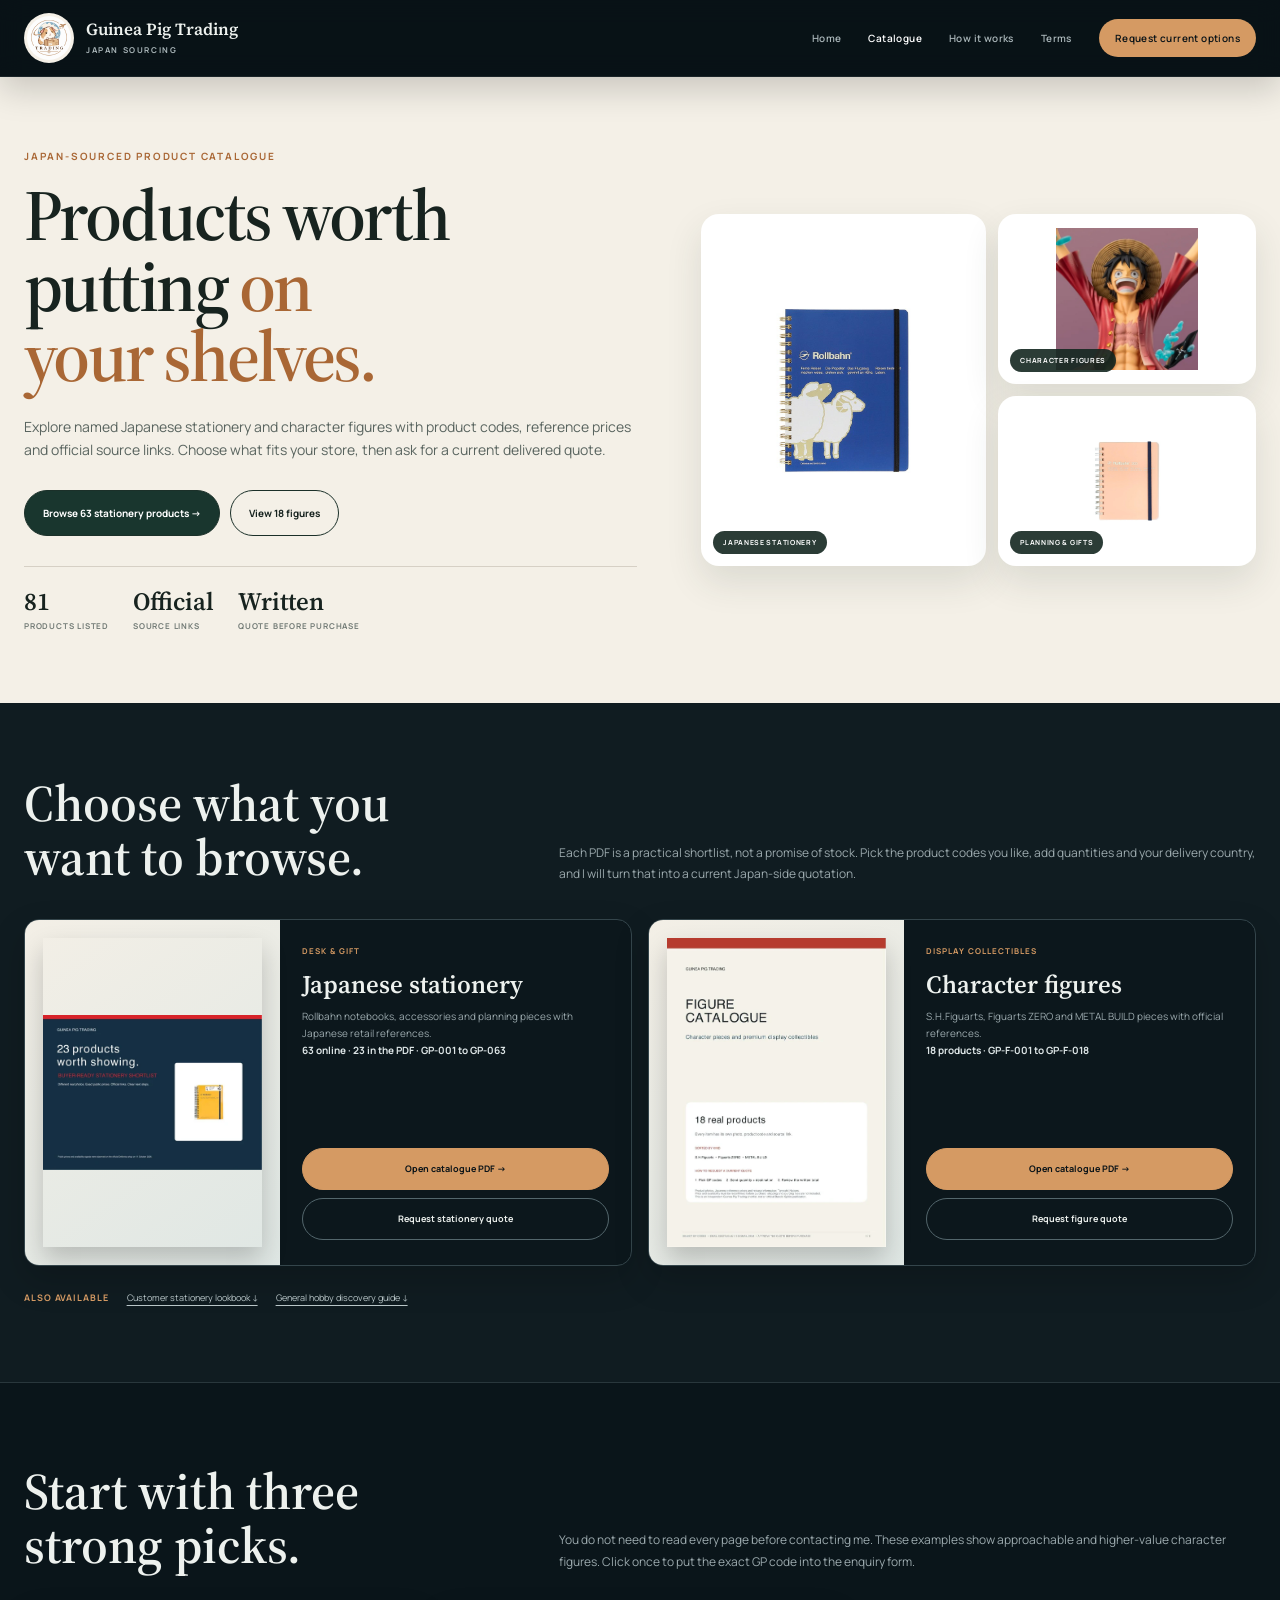
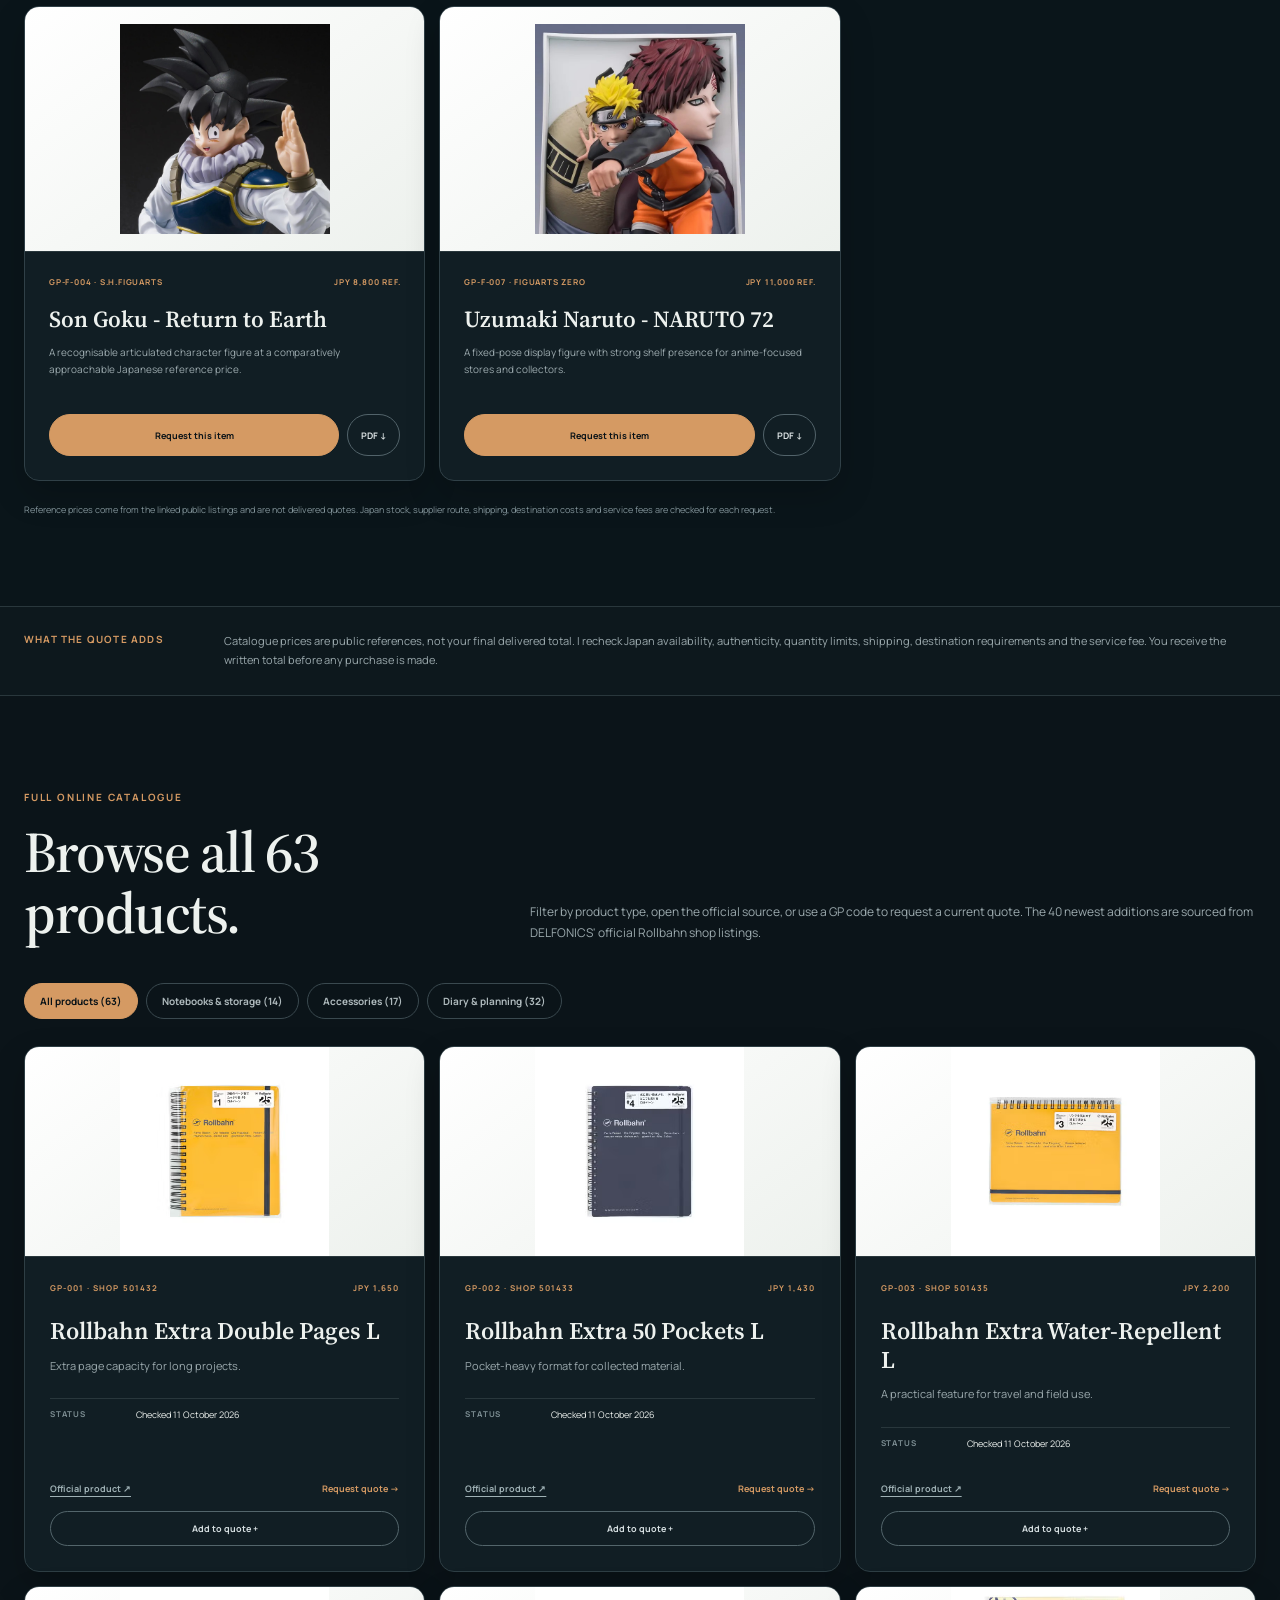
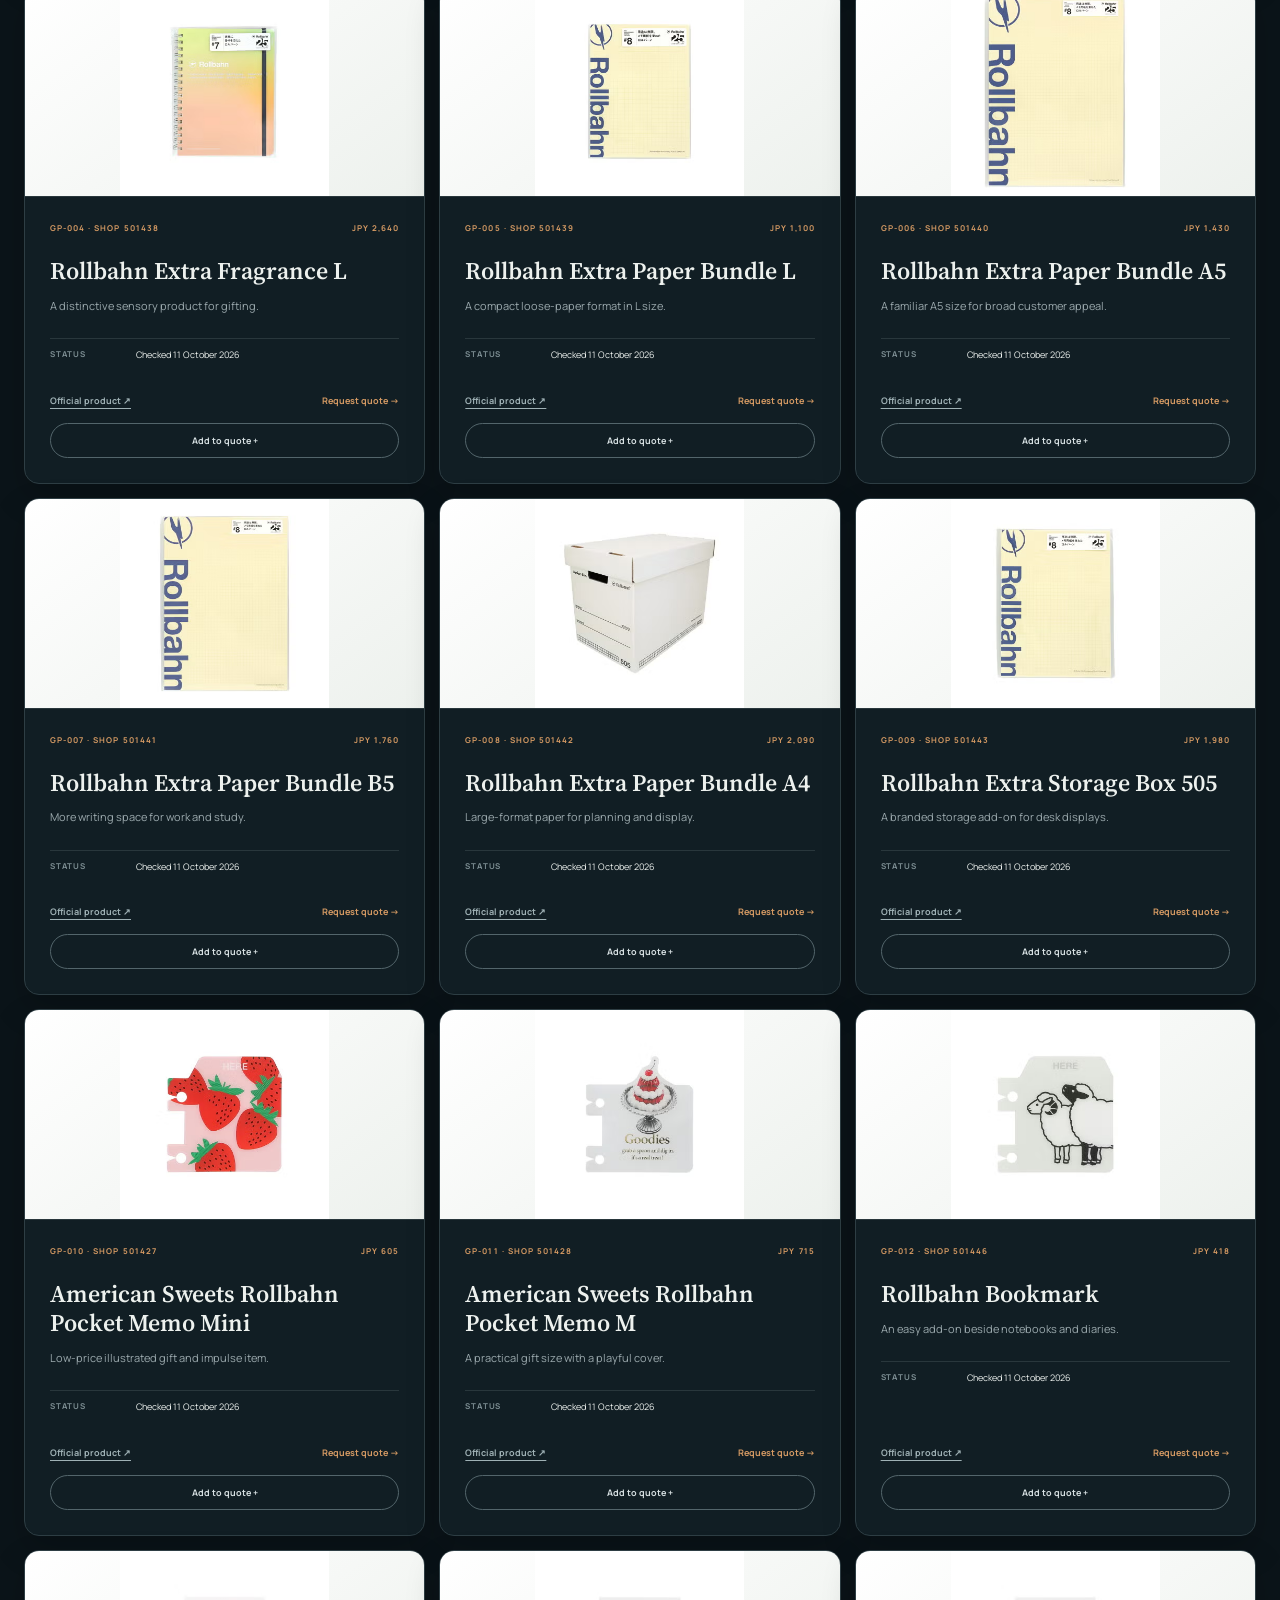
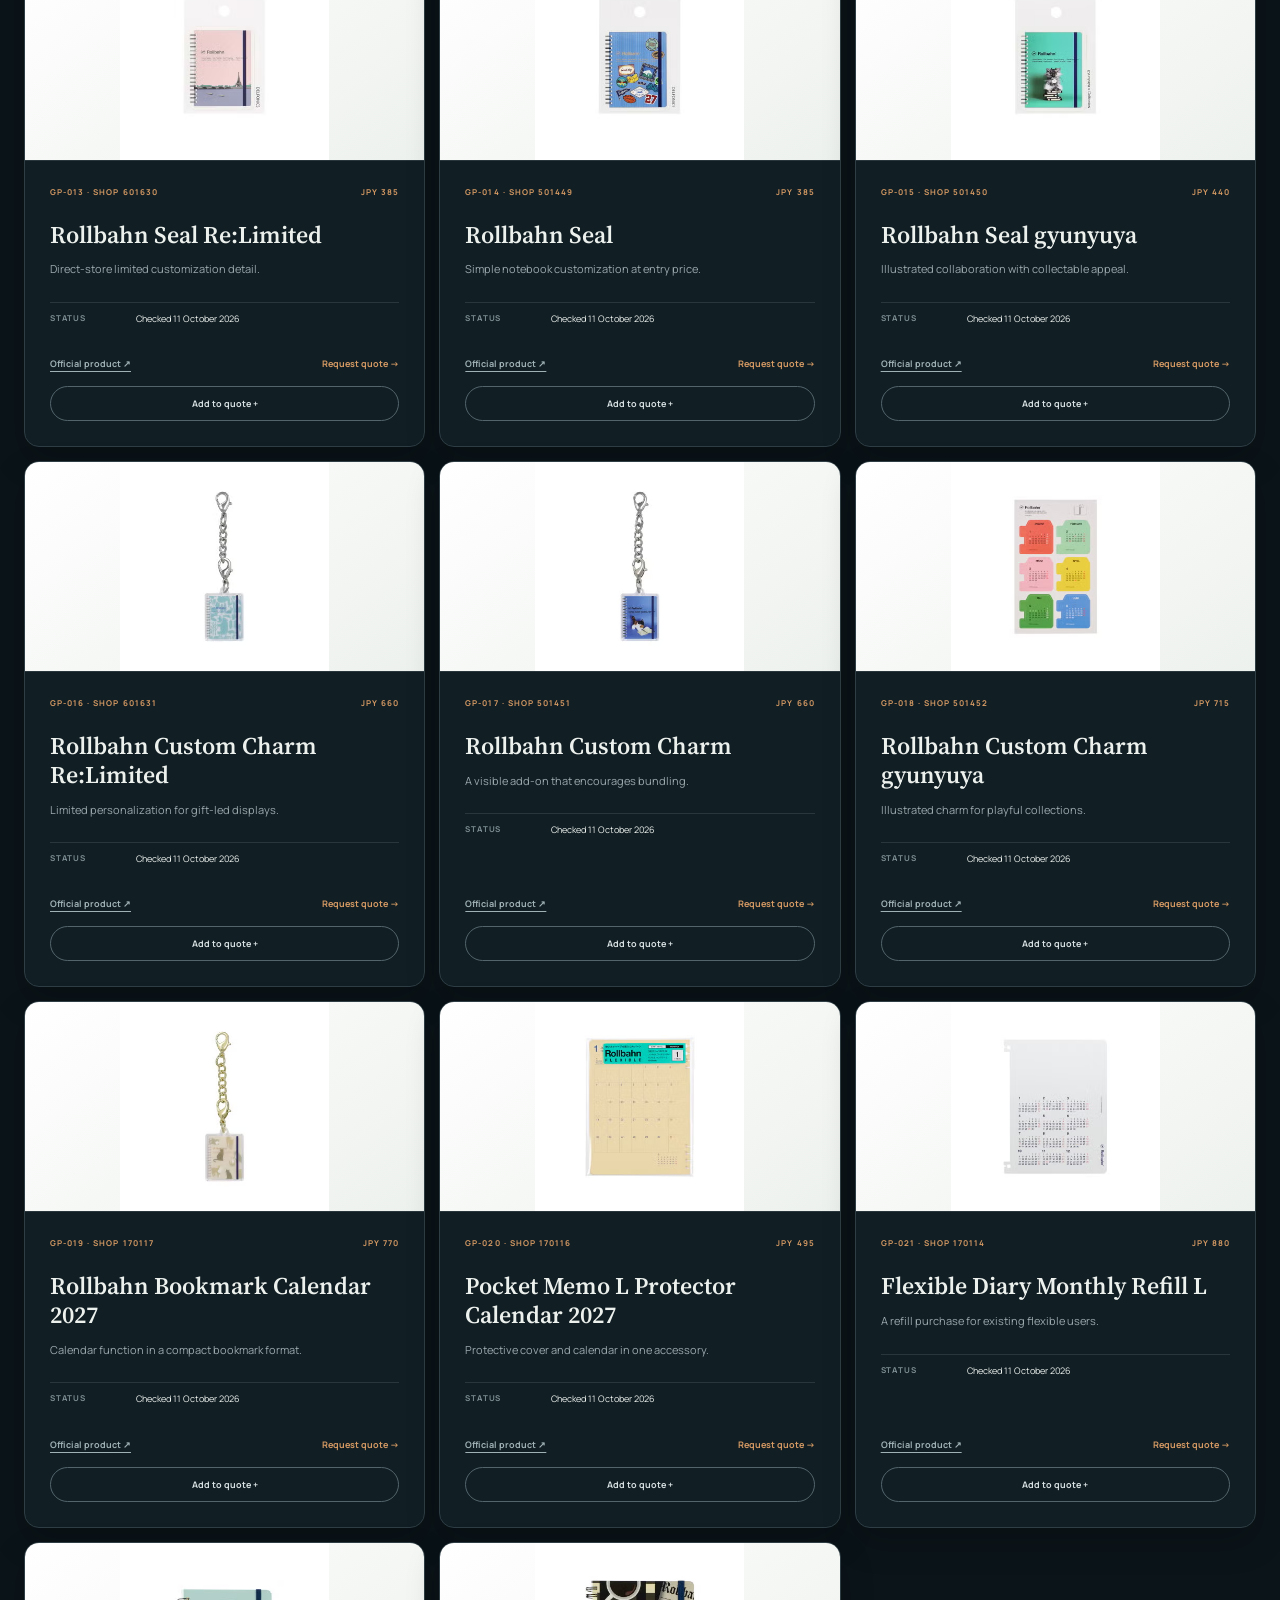
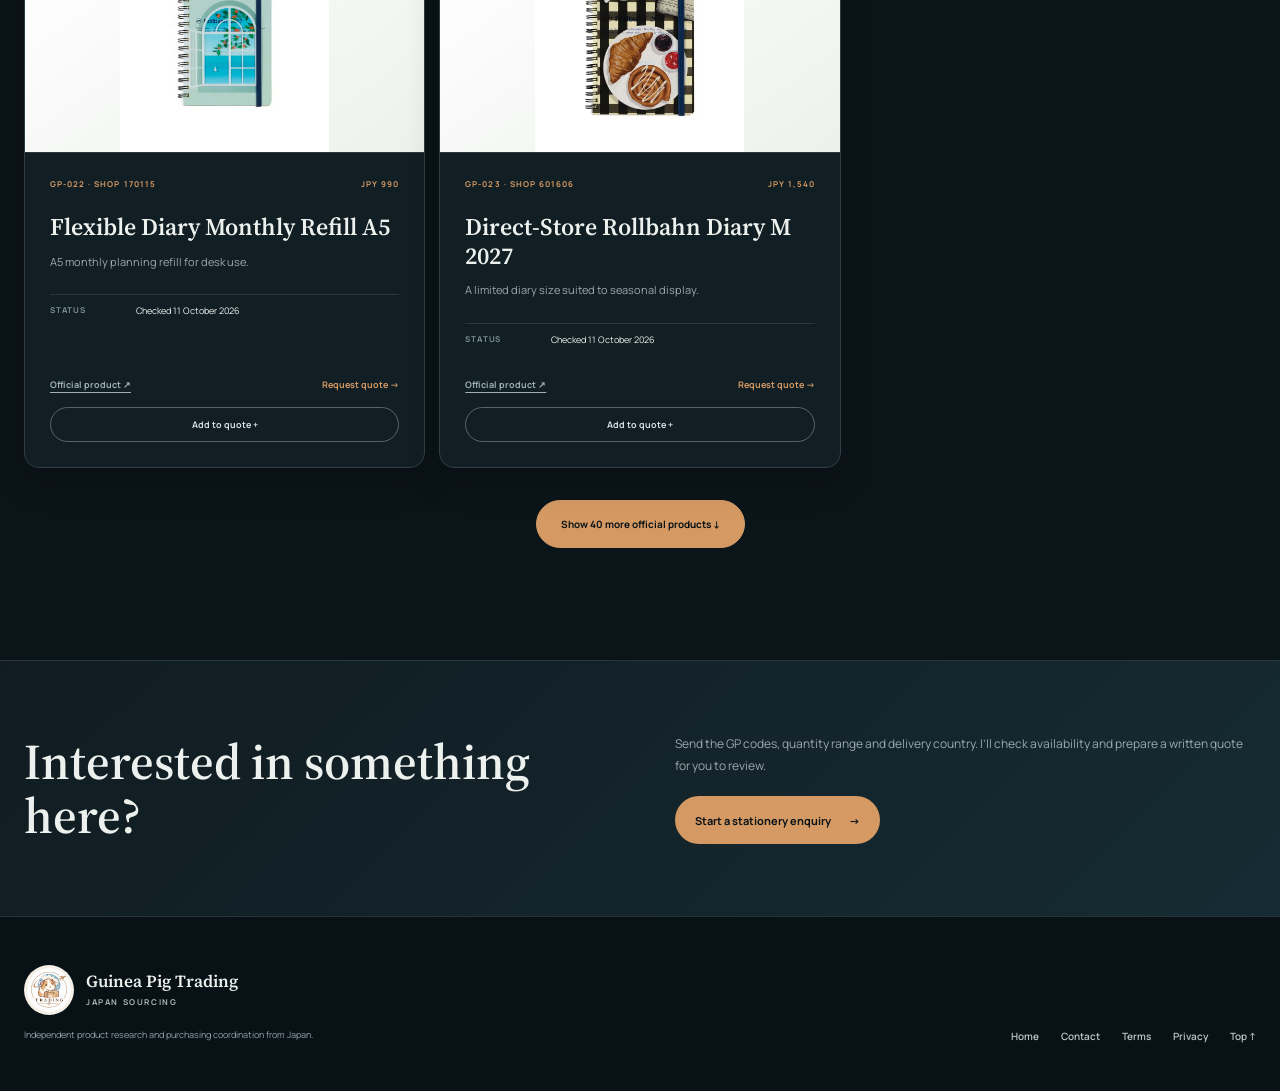
==== commit b293570a: "Redesign catalogue introduction" ====
--- a/catalog.html
+++ b/catalog.html
@@ -25,7 +25,9 @@
     @media(max-width:620px){.wrap{width:min(100% - 28px,1240px)}.header-inner{height:70px}.brand-logo{width:44px;height:44px}.brand-sub{display:none}.nav-links{top:70px}.catalog-hero{padding:70px 0 62px}.catalog-hero h1{font-size:45px}.catalogue-shelf,.featured{padding:58px 0}.catalogue-card{grid-template-columns:1fr}.catalogue-cover{min-height:0;height:280px}.notice-inner,.featured-grid,.product-grid{grid-template-columns:1fr}.notice-inner{gap:9px}.featured-card{min-height:450px}.catalog{padding:76px 0}.product{min-height:460px}.shortlist-inner{grid-template-columns:1fr auto;gap:10px}.shortlist-request{grid-column:1/-1;text-align:center}.footer-grid{align-items:flex-start;flex-direction:column}}
     @media(prefers-reduced-motion:reduce){html{scroll-behavior:auto}.product{transition:none}}
     .catalogue-cards{grid-template-columns:repeat(2,1fr)}
-    .site-header{box-shadow:0 12px 34px rgba(0,0,0,.18)}.nav-contact{border-radius:999px}.catalog-hero{padding:118px 0 96px}.catalog-hero:before{content:"";position:absolute;left:-160px;bottom:-260px;width:440px;height:440px;border:1px solid rgba(213,154,99,.15);border-radius:50%;box-shadow:0 0 0 70px rgba(213,154,99,.025)}.catalog-hero h1{text-wrap:balance}.edition{border-radius:18px;background:rgba(9,20,25,.72);box-shadow:0 24px 55px rgba(0,0,0,.24);backdrop-filter:blur(12px)}.catalogue-card,.featured-card,.product{border-radius:15px;overflow:hidden;box-shadow:0 14px 34px rgba(0,0,0,.18)}.catalogue-card:hover,.featured-card:hover,.product:hover{box-shadow:0 22px 46px rgba(0,0,0,.3)}.catalogue-cover{background:linear-gradient(145deg,#f3efe6,#dfe7e4)}.catalogue-actions a,.featured-actions a,.shortlist-toggle,.button{border-radius:999px}.featured-photo,.product-visual{background:linear-gradient(145deg,#fff,#edf1ed)}.filter{border-radius:999px}.notice-inner{border-radius:14px}.next{background:linear-gradient(135deg,#101c21,#162b33)}
+    .site-header{box-shadow:0 12px 34px rgba(0,0,0,.18)}.nav-contact{border-radius:999px}.catalog-hero{padding:72px 0;background:#f4f0e7;color:#17231f}.catalog-hero:before,.catalog-hero:after{display:none}.hero-grid{grid-template-columns:1.05fr .95fr;gap:64px;align-items:center}.catalog-hero .eyebrow{color:#a96735}.catalog-hero h1{max-width:680px;font-size:clamp(46px,5.7vw,72px);line-height:.98;text-wrap:balance}.catalog-hero h1 em{display:inline;color:#a96735}.hero-copy{max-width:650px;margin-top:23px;color:#59645f;font-size:14px;line-height:1.7}.hero-actions{display:flex;gap:10px;flex-wrap:wrap;margin-top:28px}.hero-actions a{display:inline-flex;min-height:46px;align-items:center;padding:0 18px;border:1px solid #1b3029;border-radius:999px;font-size:10px;font-weight:700}.hero-actions a:first-child{background:#19362e;color:#fff}.hero-actions a:hover{background:#b97843;border-color:#b97843;color:#fff}.hero-stats{display:flex;gap:24px;flex-wrap:wrap;margin-top:30px;padding-top:22px;border-top:1px solid #d6d0c5}.hero-stat strong{display:block;font:600 25px/1 var(--serif)}.hero-stat span{display:block;margin-top:6px;color:#727b76;font-size:8px;font-weight:700;letter-spacing:.1em;text-transform:uppercase}.hero-products{display:grid;grid-template-columns:1.05fr .95fr;grid-template-rows:170px 170px;gap:12px}.hero-product{position:relative;overflow:hidden;border-radius:18px;background:#fff;box-shadow:0 16px 36px rgba(42,54,48,.12)}.hero-product:first-child{grid-row:1/3}.hero-product img{width:100%;height:100%;display:block;object-fit:contain;padding:14px}.hero-product span{position:absolute;left:12px;bottom:12px;padding:7px 10px;border-radius:999px;background:rgba(20,39,33,.9);color:#fff;font-size:7px;font-weight:700;letter-spacing:.1em;text-transform:uppercase}.catalogue-card,.featured-card,.product{border-radius:15px;overflow:hidden;box-shadow:0 14px 34px rgba(0,0,0,.18)}.catalogue-card:hover,.featured-card:hover,.product:hover{box-shadow:0 22px 46px rgba(0,0,0,.3)}.catalogue-cover{background:linear-gradient(145deg,#f3efe6,#dfe7e4)}.catalogue-actions a,.featured-actions a,.shortlist-toggle,.button{border-radius:999px}.featured-photo,.product-visual{background:linear-gradient(145deg,#fff,#edf1ed)}.filter{border-radius:999px}.notice-inner{border-radius:14px}.next{background:linear-gradient(135deg,#101c21,#162b33)}
+    @media(max-width:1020px){.hero-grid{grid-template-columns:1fr;gap:44px}.hero-products{max-width:720px}.catalog-hero{padding:64px 0}}
+    @media(max-width:620px){.catalog-hero{padding:48px 0}.catalog-hero h1{font-size:43px}.hero-copy{font-size:12px}.hero-products{grid-template-rows:125px 125px;gap:8px}.hero-product{border-radius:12px}.hero-product img{padding:9px}.hero-actions a{flex:1;justify-content:center}.hero-stats{gap:18px}.hero-stat strong{font-size:22px}}
   </style>
 </head>
 <body>
@@ -40,8 +42,18 @@
   <main>
     <section class="catalog-hero">
       <div class="wrap hero-grid">
-        <div><p class="eyebrow">Japan product catalogues · buyer shortlists</p><h1>Find the product. <em>Ask for the real quote.</em></h1><p class="hero-copy">Browse 81 identified stationery and character-figure products. Every item has a clear GP code, reference image and source information. I recheck Japan stock, source quality and the delivered cost before you approve anything.</p></div>
-        <aside class="edition" aria-label="Catalogue information"><small>Built for a buying decision</small><strong>81 online products · 2 PDFs</strong><dl><div><dt>Products</dt><dd>Named and individually pictured</dd></div><div><dt>References</dt><dd>Public price and source links where available</dd></div><div><dt>Request</dt><dd>Use the GP codes in your enquiry</dd></div><div><dt>Commitment</dt><dd>No purchase before written approval</dd></div></dl></aside>
+        <div>
+          <p class="eyebrow">Japan-sourced product catalogue</p>
+          <h1>Products worth putting <em>on your shelves.</em></h1>
+          <p class="hero-copy">Explore named Japanese stationery and character figures with product codes, reference prices and official source links. Choose what fits your store, then ask for a current delivered quote.</p>
+          <div class="hero-actions"><a href="#stationery">Browse 63 stationery products →</a><a href="output/pdf/japanese-figure-catalogue.pdf">View 18 figures</a></div>
+          <div class="hero-stats" aria-label="Catalogue summary"><div class="hero-stat"><strong>81</strong><span>Products listed</span></div><div class="hero-stat"><strong>Official</strong><span>Source links</span></div><div class="hero-stat"><strong>Written</strong><span>Quote before purchase</span></div></div>
+        </div>
+        <div class="hero-products" aria-label="Featured catalogue products">
+          <div class="hero-product"><img src="assets/catalog/retail/official-2026/601651.jpg" alt="Rollbahn Sheep Pocket Memo L"><span>Japanese stationery</span></div>
+          <div class="hero-product"><img src="assets/catalog/collectibles/gp-f-009-startune-monkey-d-luffy-departure.jpg" alt="Monkey D. Luffy Departure figure"><span>Character figures</span></div>
+          <div class="hero-product"><img src="assets/catalog/retail/official-2026/501495.jpg" alt="Rollbahn Clear Undated Planner M"><span>Planning &amp; gifts</span></div>
+        </div>
       </div>
     </section>
 
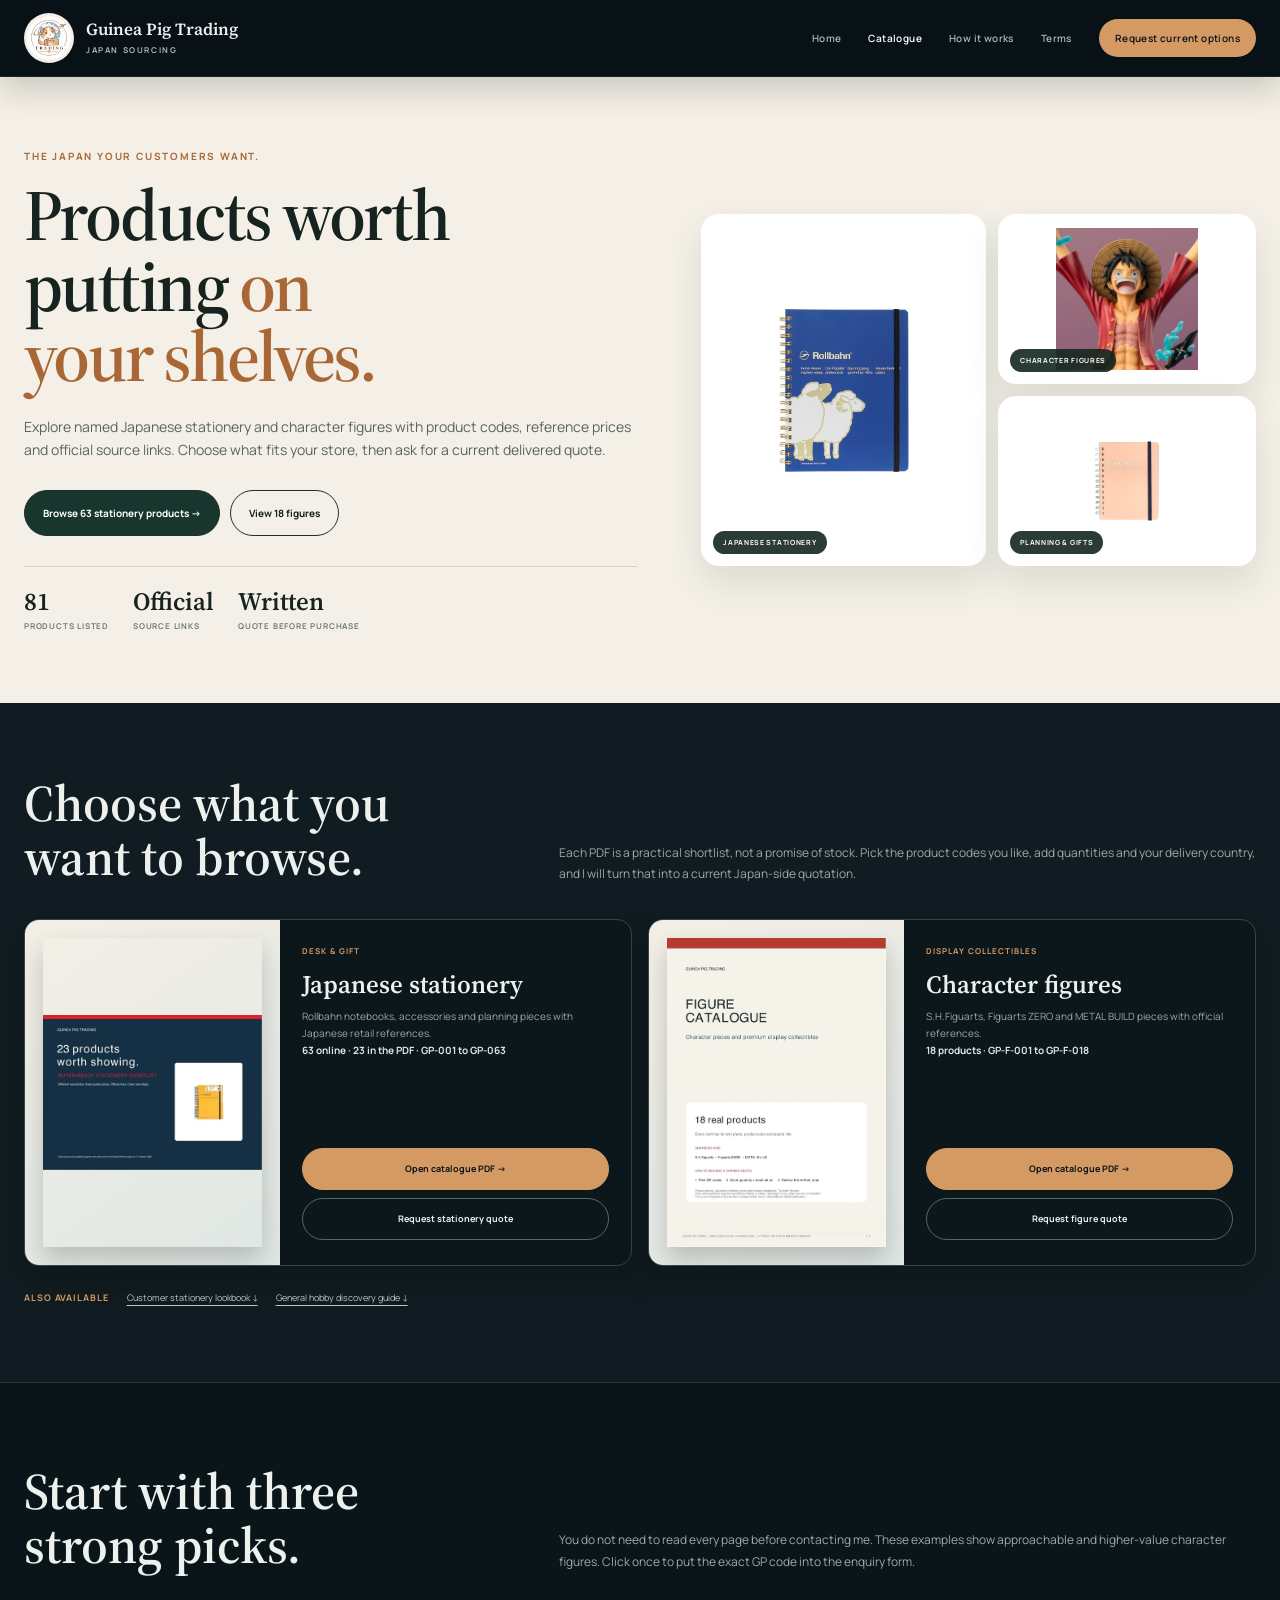
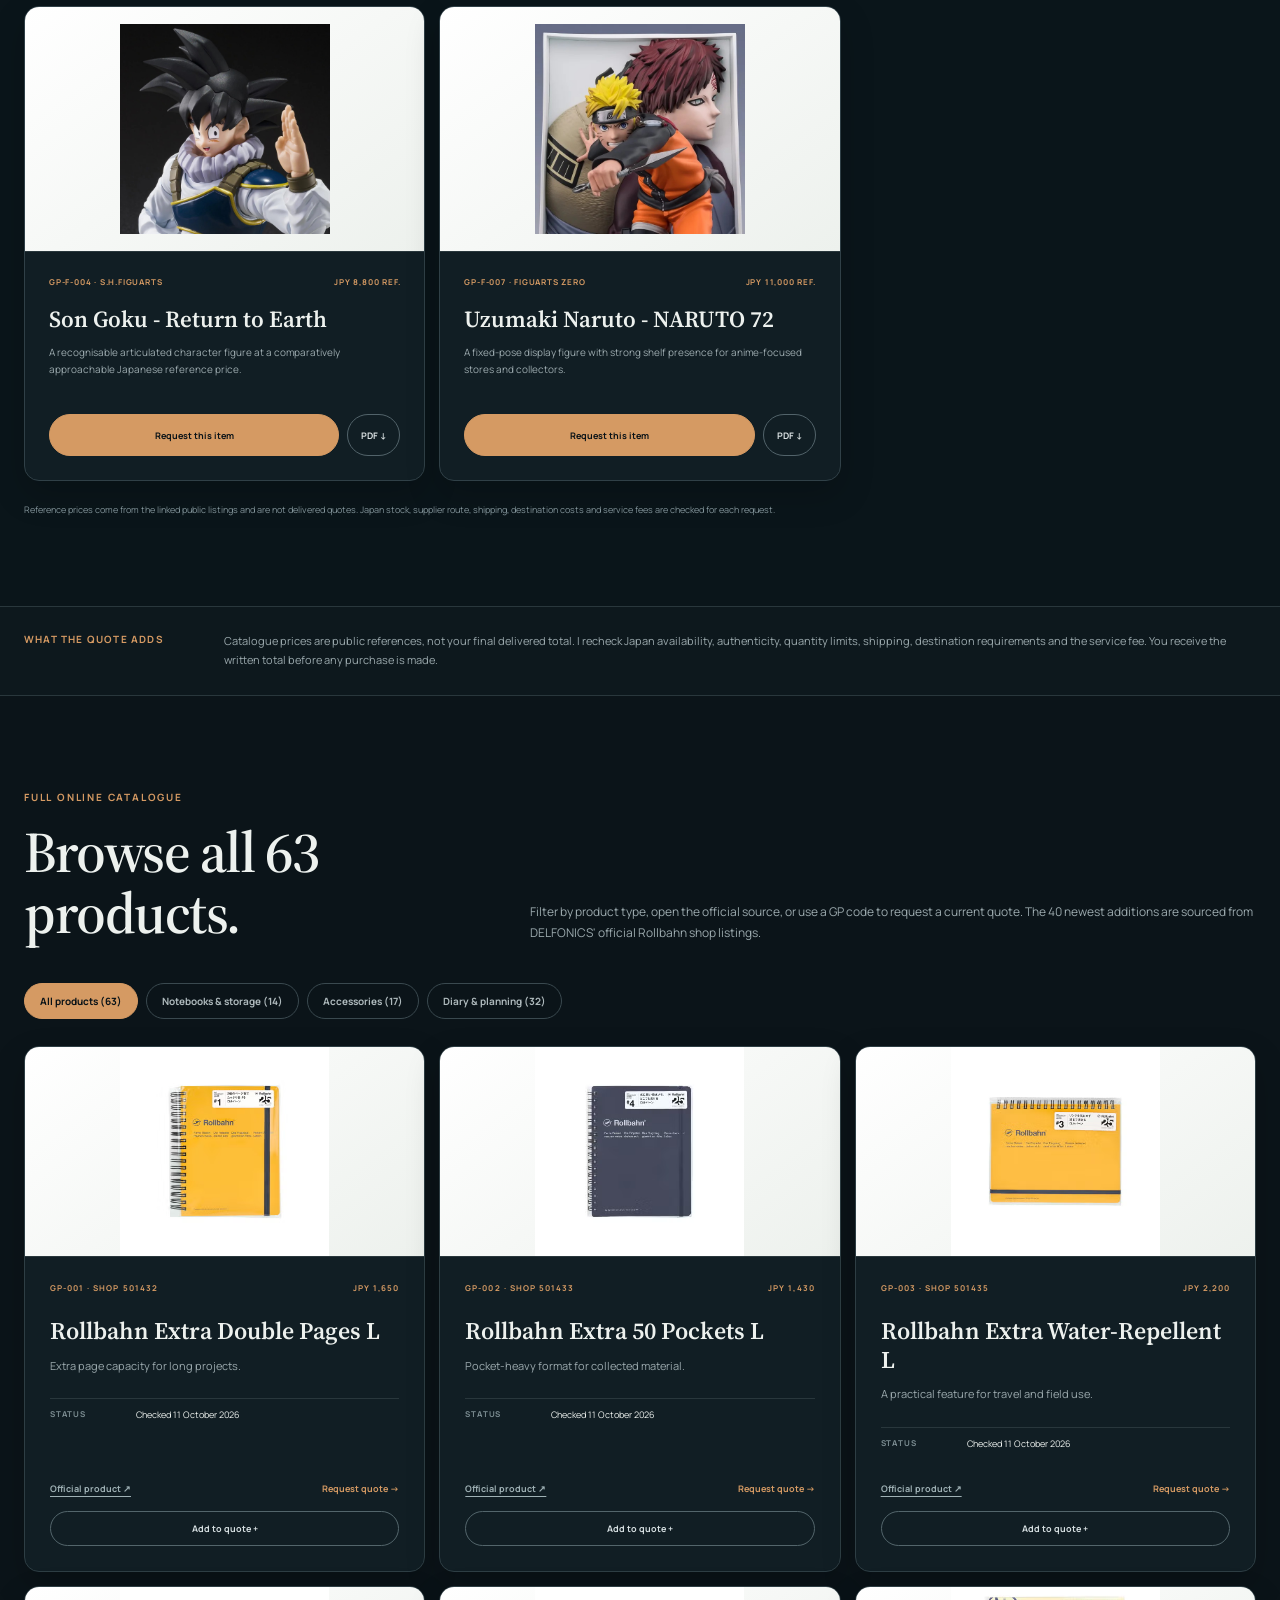
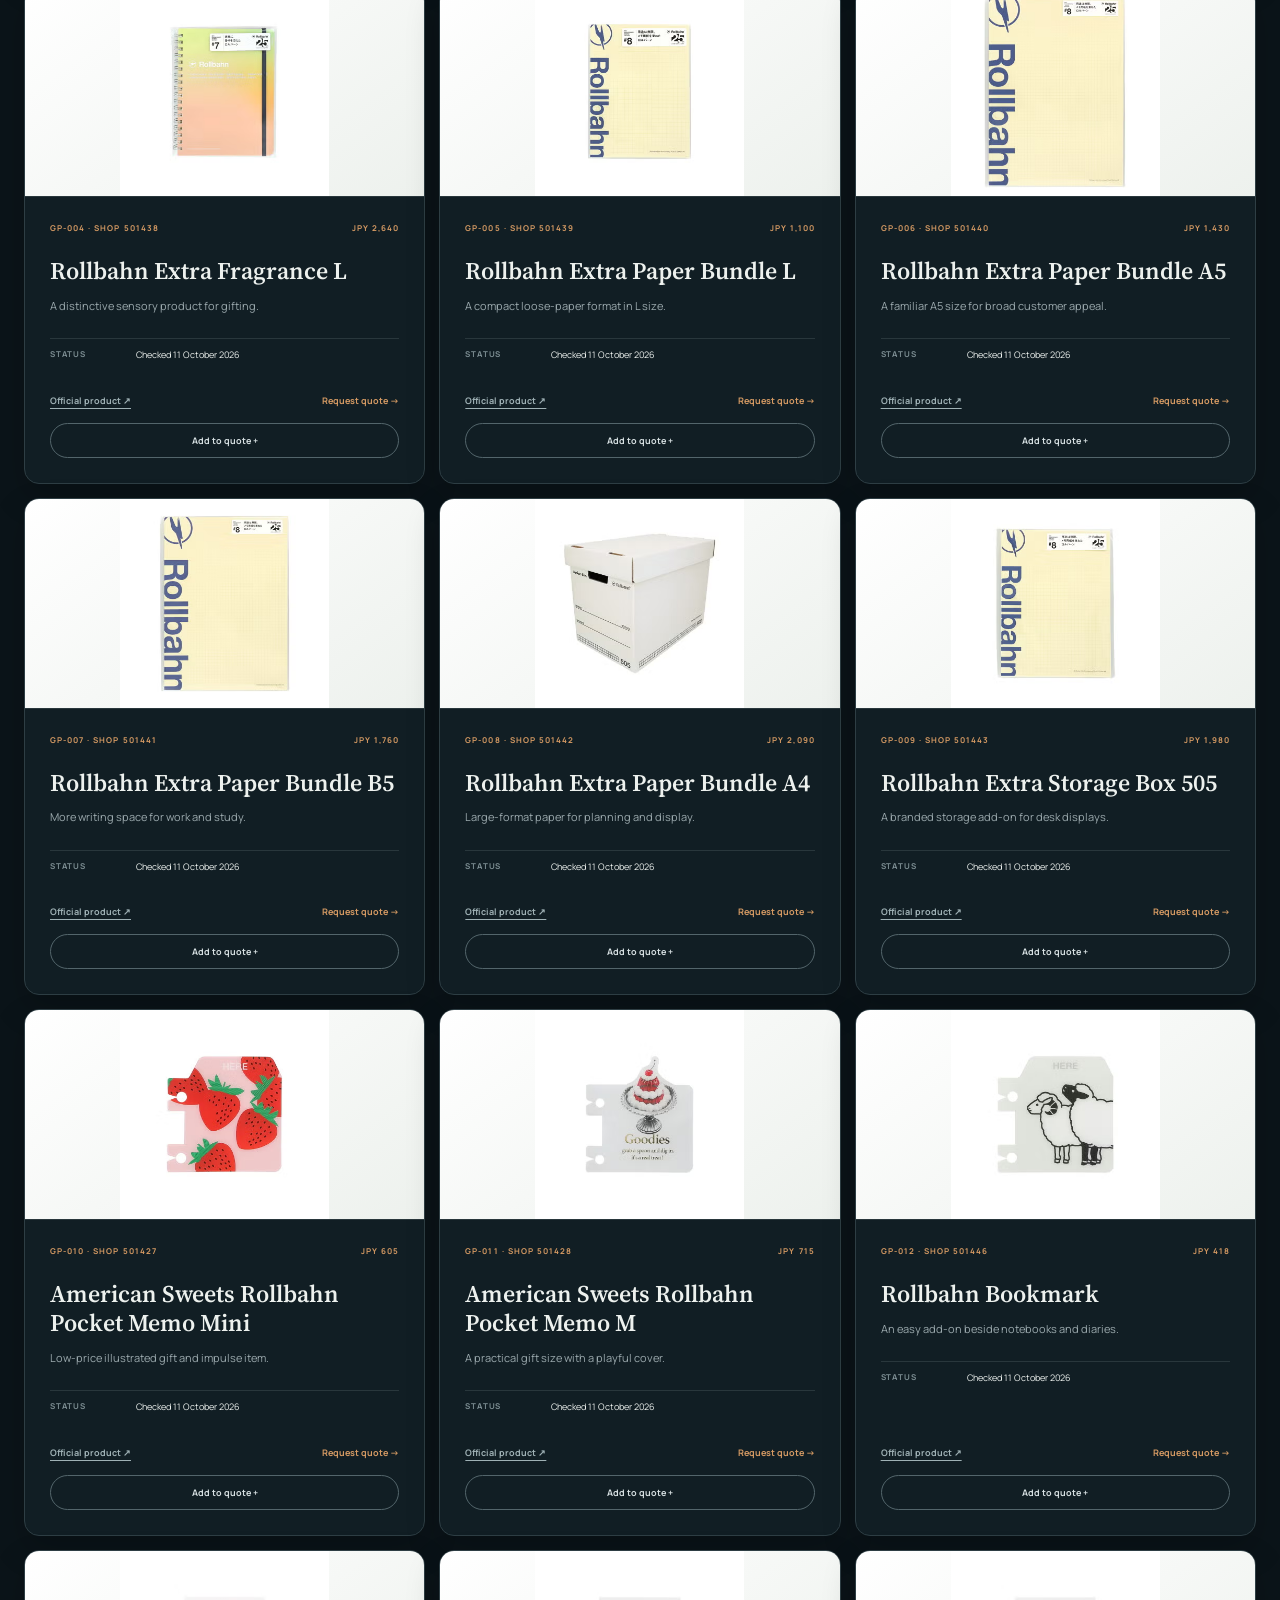
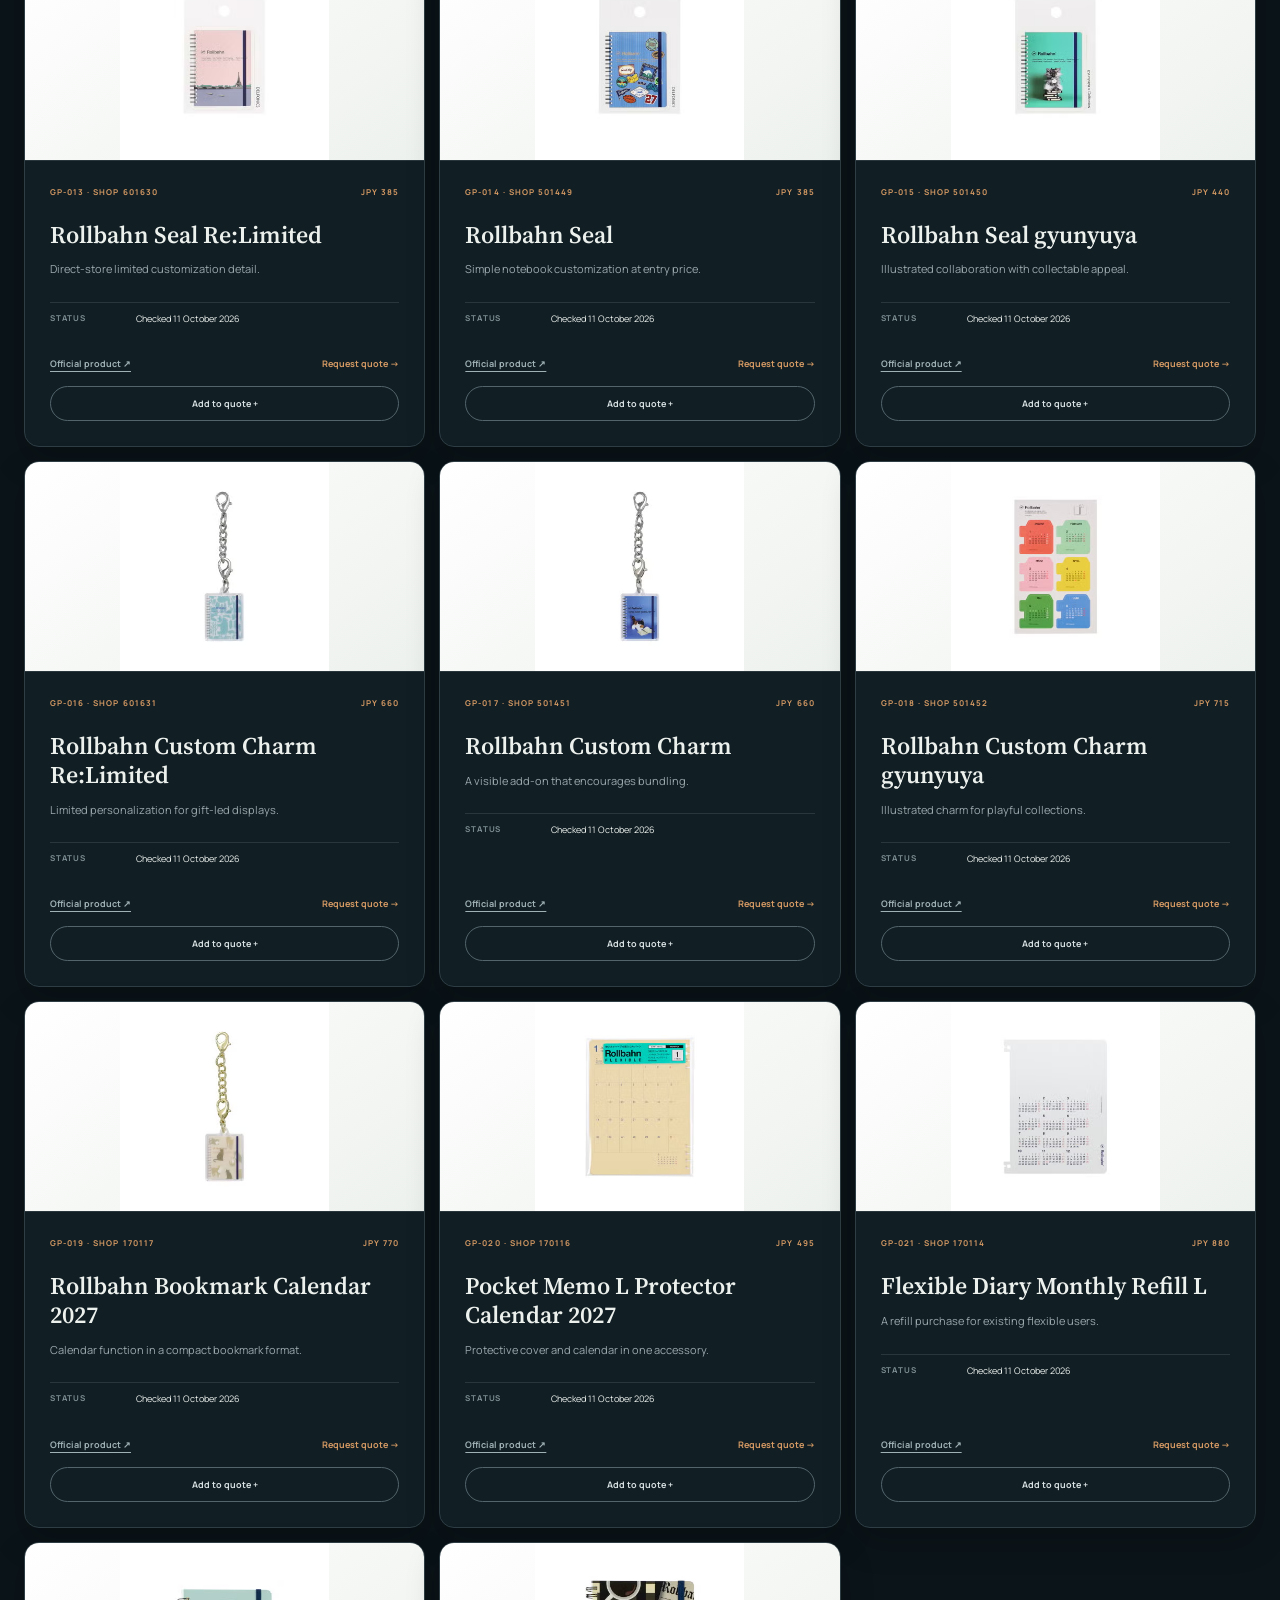
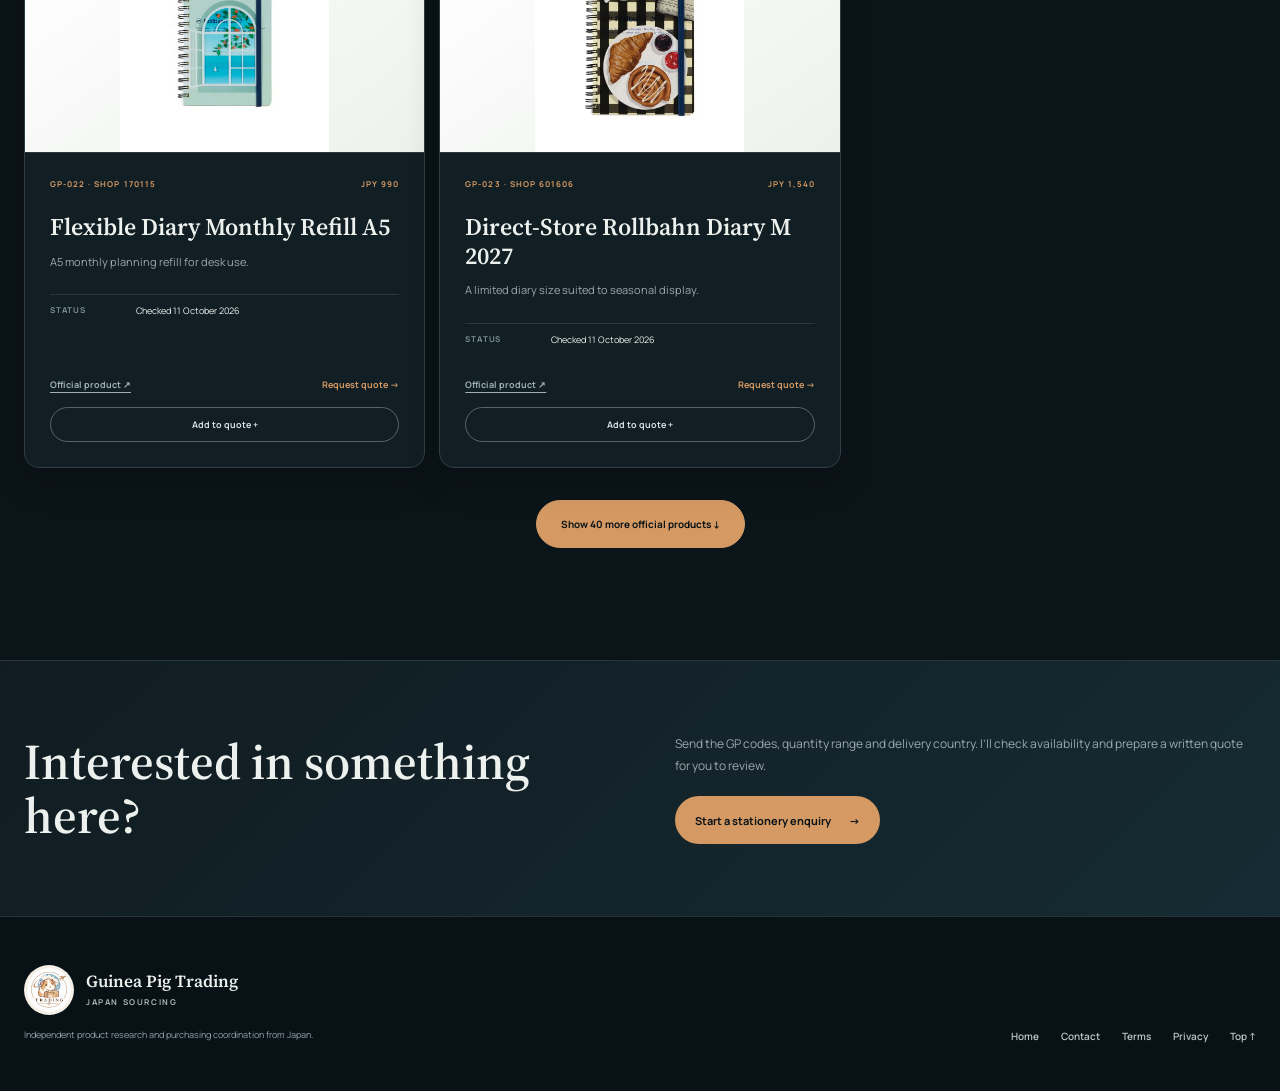
==== commit 8f37f2a0: "Adopt new brand catchphrase" ====
--- a/catalog.html
+++ b/catalog.html
@@ -43,7 +43,7 @@
     <section class="catalog-hero">
       <div class="wrap hero-grid">
         <div>
-          <p class="eyebrow">Japan-sourced product catalogue</p>
+          <p class="eyebrow">The Japan your customers want.</p>
           <h1>Products worth putting <em>on your shelves.</em></h1>
           <p class="hero-copy">Explore named Japanese stationery and character figures with product codes, reference prices and official source links. Choose what fits your store, then ask for a current delivered quote.</p>
           <div class="hero-actions"><a href="#stationery">Browse 63 stationery products →</a><a href="output/pdf/japanese-figure-catalogue.pdf">View 18 figures</a></div>
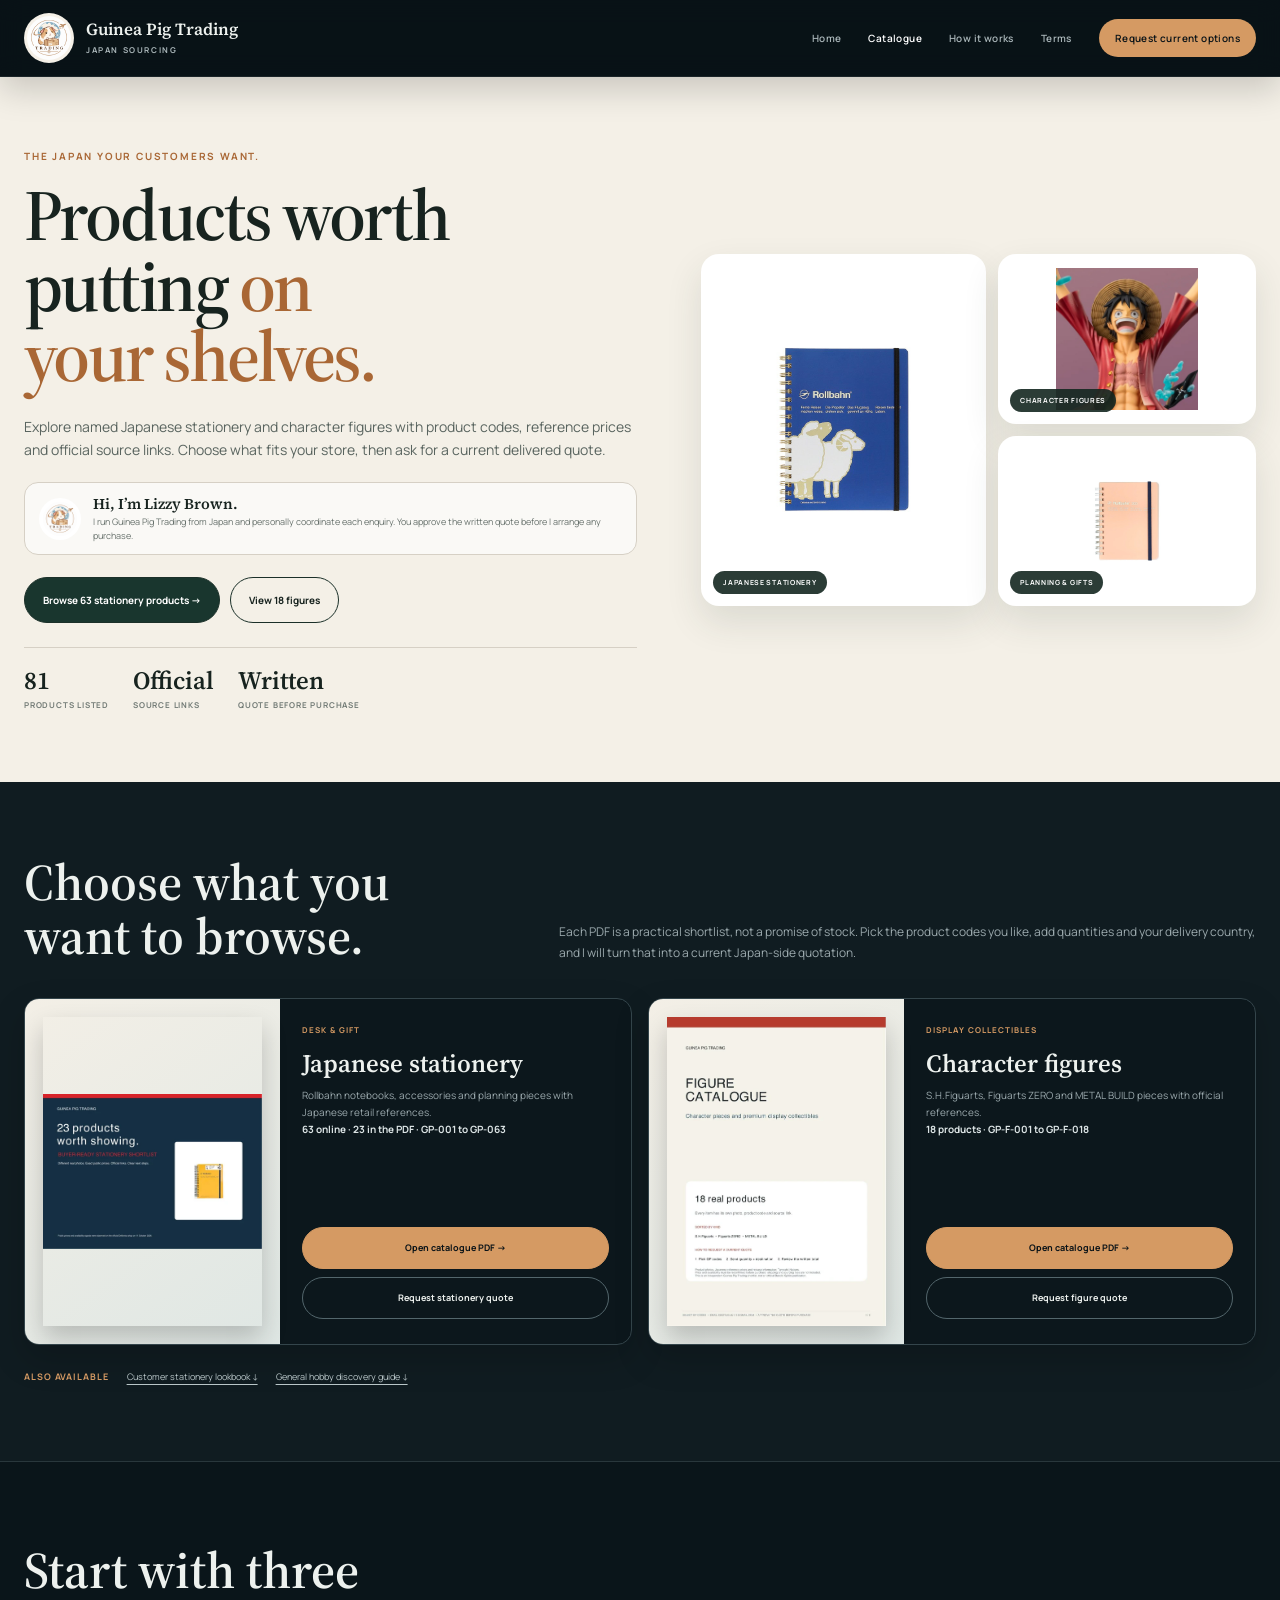
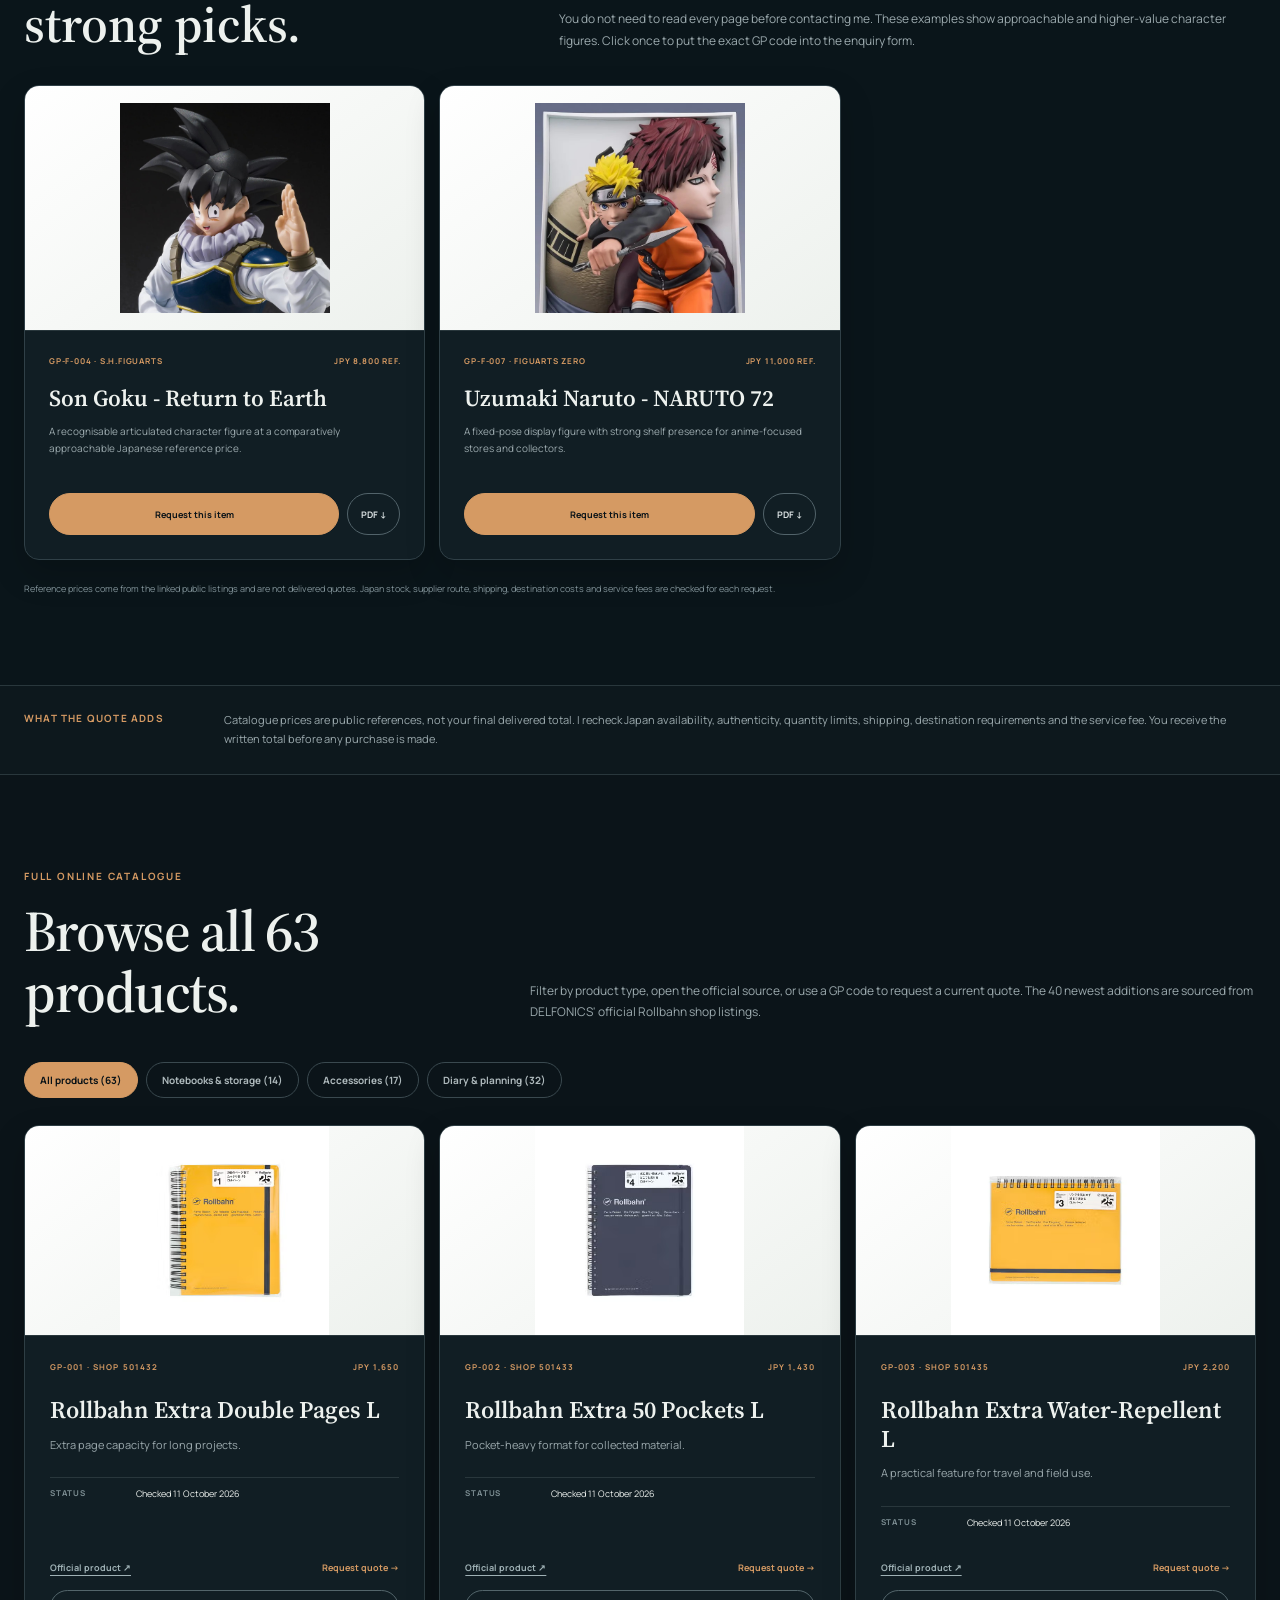
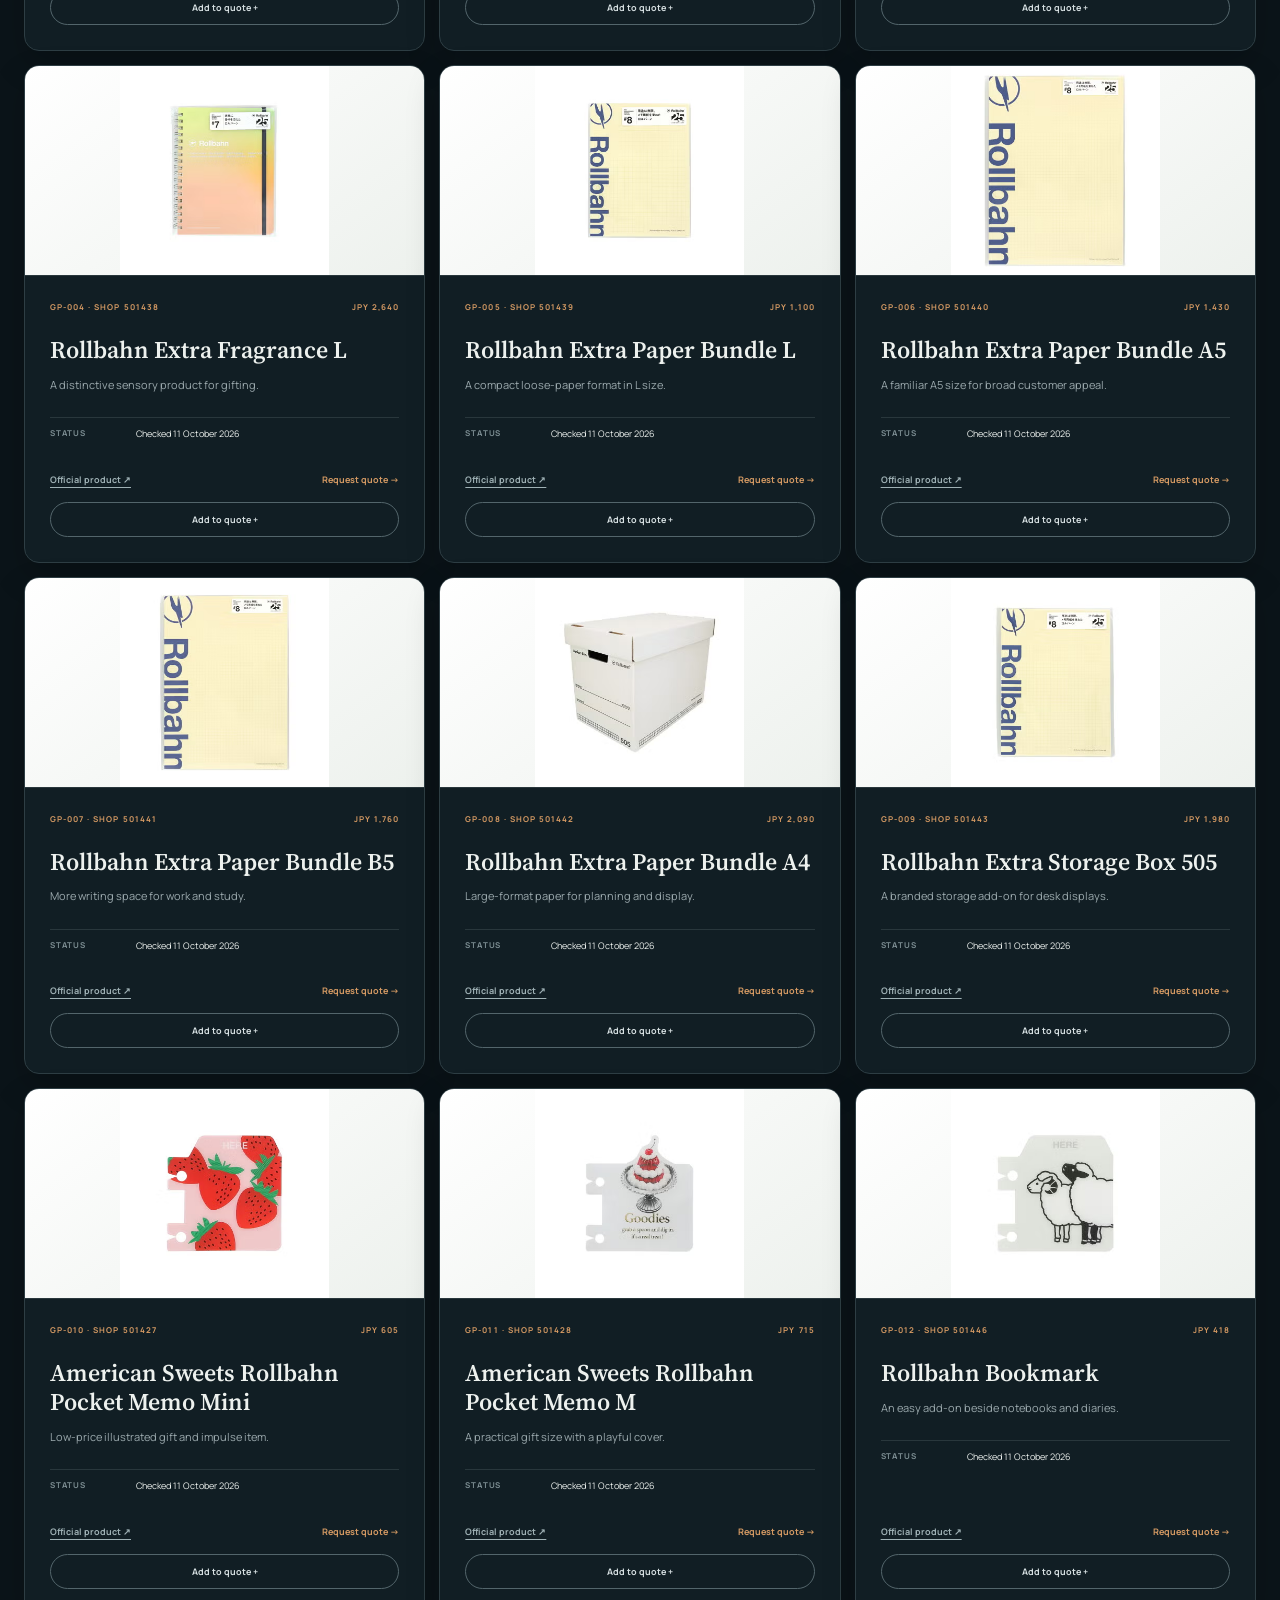
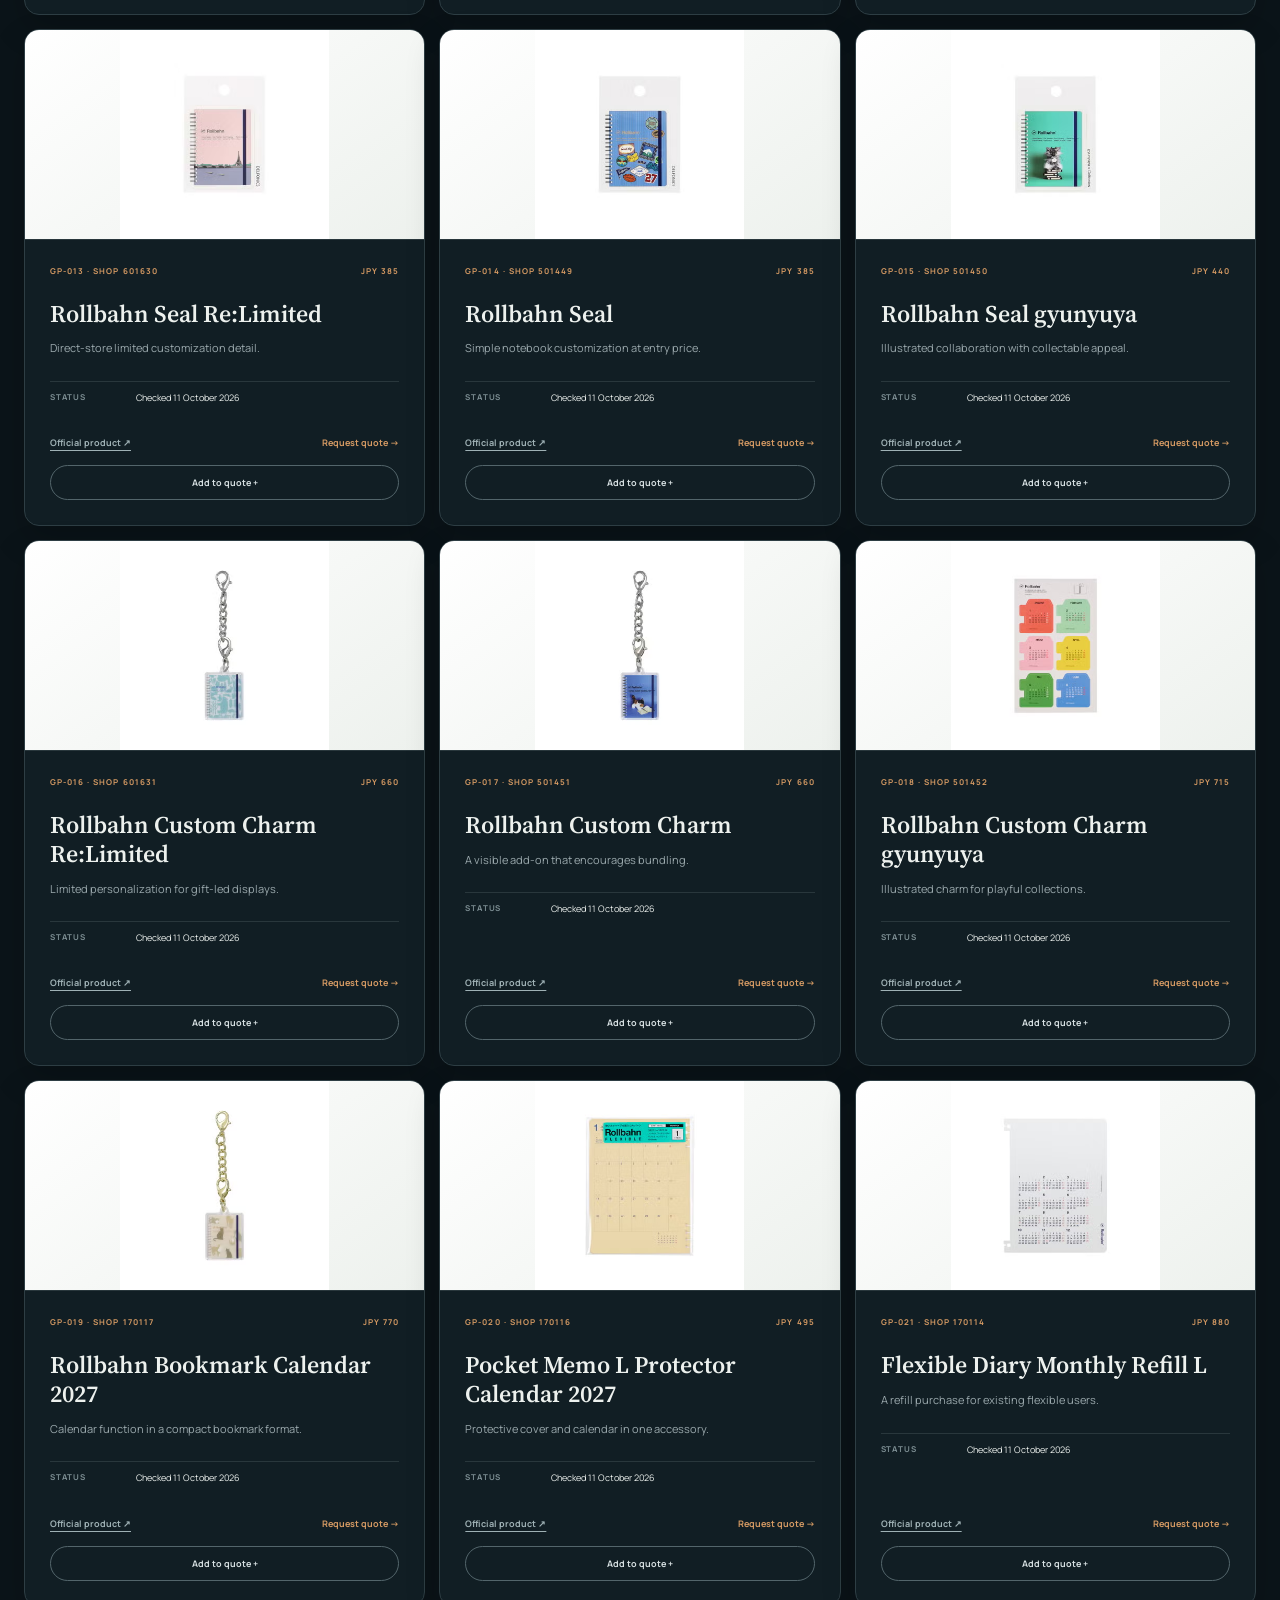
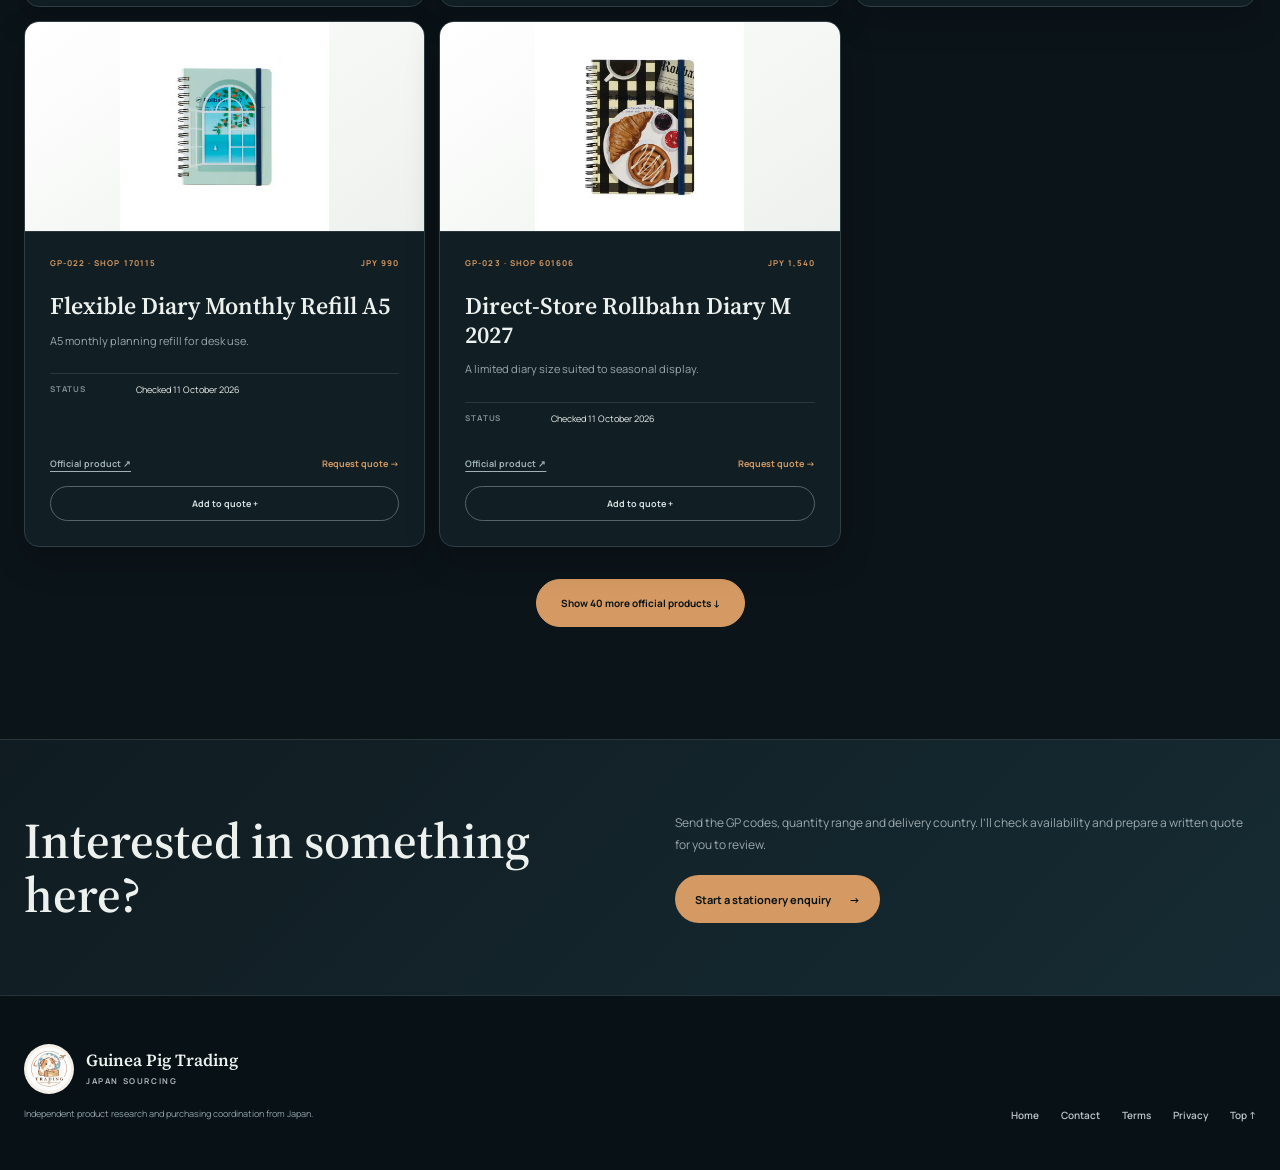
==== commit 6fc15e3d: "Add founder introduction near page opening" ====
--- a/catalog.html
+++ b/catalog.html
@@ -25,7 +25,7 @@
     @media(max-width:620px){.wrap{width:min(100% - 28px,1240px)}.header-inner{height:70px}.brand-logo{width:44px;height:44px}.brand-sub{display:none}.nav-links{top:70px}.catalog-hero{padding:70px 0 62px}.catalog-hero h1{font-size:45px}.catalogue-shelf,.featured{padding:58px 0}.catalogue-card{grid-template-columns:1fr}.catalogue-cover{min-height:0;height:280px}.notice-inner,.featured-grid,.product-grid{grid-template-columns:1fr}.notice-inner{gap:9px}.featured-card{min-height:450px}.catalog{padding:76px 0}.product{min-height:460px}.shortlist-inner{grid-template-columns:1fr auto;gap:10px}.shortlist-request{grid-column:1/-1;text-align:center}.footer-grid{align-items:flex-start;flex-direction:column}}
     @media(prefers-reduced-motion:reduce){html{scroll-behavior:auto}.product{transition:none}}
     .catalogue-cards{grid-template-columns:repeat(2,1fr)}
-    .site-header{box-shadow:0 12px 34px rgba(0,0,0,.18)}.nav-contact{border-radius:999px}.catalog-hero{padding:72px 0;background:#f4f0e7;color:#17231f}.catalog-hero:before,.catalog-hero:after{display:none}.hero-grid{grid-template-columns:1.05fr .95fr;gap:64px;align-items:center}.catalog-hero .eyebrow{color:#a96735}.catalog-hero h1{max-width:680px;font-size:clamp(46px,5.7vw,72px);line-height:.98;text-wrap:balance}.catalog-hero h1 em{display:inline;color:#a96735}.hero-copy{max-width:650px;margin-top:23px;color:#59645f;font-size:14px;line-height:1.7}.hero-actions{display:flex;gap:10px;flex-wrap:wrap;margin-top:28px}.hero-actions a{display:inline-flex;min-height:46px;align-items:center;padding:0 18px;border:1px solid #1b3029;border-radius:999px;font-size:10px;font-weight:700}.hero-actions a:first-child{background:#19362e;color:#fff}.hero-actions a:hover{background:#b97843;border-color:#b97843;color:#fff}.hero-stats{display:flex;gap:24px;flex-wrap:wrap;margin-top:30px;padding-top:22px;border-top:1px solid #d6d0c5}.hero-stat strong{display:block;font:600 25px/1 var(--serif)}.hero-stat span{display:block;margin-top:6px;color:#727b76;font-size:8px;font-weight:700;letter-spacing:.1em;text-transform:uppercase}.hero-products{display:grid;grid-template-columns:1.05fr .95fr;grid-template-rows:170px 170px;gap:12px}.hero-product{position:relative;overflow:hidden;border-radius:18px;background:#fff;box-shadow:0 16px 36px rgba(42,54,48,.12)}.hero-product:first-child{grid-row:1/3}.hero-product img{width:100%;height:100%;display:block;object-fit:contain;padding:14px}.hero-product span{position:absolute;left:12px;bottom:12px;padding:7px 10px;border-radius:999px;background:rgba(20,39,33,.9);color:#fff;font-size:7px;font-weight:700;letter-spacing:.1em;text-transform:uppercase}.catalogue-card,.featured-card,.product{border-radius:15px;overflow:hidden;box-shadow:0 14px 34px rgba(0,0,0,.18)}.catalogue-card:hover,.featured-card:hover,.product:hover{box-shadow:0 22px 46px rgba(0,0,0,.3)}.catalogue-cover{background:linear-gradient(145deg,#f3efe6,#dfe7e4)}.catalogue-actions a,.featured-actions a,.shortlist-toggle,.button{border-radius:999px}.featured-photo,.product-visual{background:linear-gradient(145deg,#fff,#edf1ed)}.filter{border-radius:999px}.notice-inner{border-radius:14px}.next{background:linear-gradient(135deg,#101c21,#162b33)}
+    .site-header{box-shadow:0 12px 34px rgba(0,0,0,.18)}.nav-contact{border-radius:999px}.catalog-hero{padding:72px 0;background:#f4f0e7;color:#17231f}.catalog-hero:before,.catalog-hero:after{display:none}.hero-grid{grid-template-columns:1.05fr .95fr;gap:64px;align-items:center}.catalog-hero .eyebrow{color:#a96735}.catalog-hero h1{max-width:680px;font-size:clamp(46px,5.7vw,72px);line-height:.98;text-wrap:balance}.catalog-hero h1 em{display:inline;color:#a96735}.hero-copy{max-width:650px;margin-top:23px;color:#59645f;font-size:14px;line-height:1.7}.founder-intro{display:grid;grid-template-columns:42px 1fr;gap:12px;align-items:center;max-width:650px;margin-top:20px;padding:12px 14px;border:1px solid #d6d0c5;border-radius:14px;background:rgba(255,255,255,.62)}.founder-intro img{width:42px;height:42px;padding:4px;border-radius:50%;background:#fff;object-fit:contain}.founder-intro strong{display:block;margin-bottom:2px;font:600 15px/1.2 var(--serif)}.founder-intro p{margin:0;color:#68726d;font-size:9px;line-height:1.5}.hero-actions{display:flex;gap:10px;flex-wrap:wrap;margin-top:22px}.hero-actions a{display:inline-flex;min-height:46px;align-items:center;padding:0 18px;border:1px solid #1b3029;border-radius:999px;font-size:10px;font-weight:700}.hero-actions a:first-child{background:#19362e;color:#fff}.hero-actions a:hover{background:#b97843;border-color:#b97843;color:#fff}.hero-stats{display:flex;gap:24px;flex-wrap:wrap;margin-top:24px;padding-top:20px;border-top:1px solid #d6d0c5}.hero-stat strong{display:block;font:600 25px/1 var(--serif)}.hero-stat span{display:block;margin-top:6px;color:#727b76;font-size:8px;font-weight:700;letter-spacing:.1em;text-transform:uppercase}.hero-products{display:grid;grid-template-columns:1.05fr .95fr;grid-template-rows:170px 170px;gap:12px}.hero-product{position:relative;overflow:hidden;border-radius:18px;background:#fff;box-shadow:0 16px 36px rgba(42,54,48,.12)}.hero-product:first-child{grid-row:1/3}.hero-product img{width:100%;height:100%;display:block;object-fit:contain;padding:14px}.hero-product span{position:absolute;left:12px;bottom:12px;padding:7px 10px;border-radius:999px;background:rgba(20,39,33,.9);color:#fff;font-size:7px;font-weight:700;letter-spacing:.1em;text-transform:uppercase}.catalogue-card,.featured-card,.product{border-radius:15px;overflow:hidden;box-shadow:0 14px 34px rgba(0,0,0,.18)}.catalogue-card:hover,.featured-card:hover,.product:hover{box-shadow:0 22px 46px rgba(0,0,0,.3)}.catalogue-cover{background:linear-gradient(145deg,#f3efe6,#dfe7e4)}.catalogue-actions a,.featured-actions a,.shortlist-toggle,.button{border-radius:999px}.featured-photo,.product-visual{background:linear-gradient(145deg,#fff,#edf1ed)}.filter{border-radius:999px}.notice-inner{border-radius:14px}.next{background:linear-gradient(135deg,#101c21,#162b33)}
     @media(max-width:1020px){.hero-grid{grid-template-columns:1fr;gap:44px}.hero-products{max-width:720px}.catalog-hero{padding:64px 0}}
     @media(max-width:620px){.catalog-hero{padding:48px 0}.catalog-hero h1{font-size:43px}.hero-copy{font-size:12px}.hero-products{grid-template-rows:125px 125px;gap:8px}.hero-product{border-radius:12px}.hero-product img{padding:9px}.hero-actions a{flex:1;justify-content:center}.hero-stats{gap:18px}.hero-stat strong{font-size:22px}}
   </style>
@@ -46,6 +46,7 @@
           <p class="eyebrow">The Japan your customers want.</p>
           <h1>Products worth putting <em>on your shelves.</em></h1>
           <p class="hero-copy">Explore named Japanese stationery and character figures with product codes, reference prices and official source links. Choose what fits your store, then ask for a current delivered quote.</p>
+          <div class="founder-intro"><img src="assets/guinea-pig-trading-logo.png" alt="Guinea Pig Trading"><div><strong>Hi, I’m Lizzy Brown.</strong><p>I run Guinea Pig Trading from Japan and personally coordinate each enquiry. You approve the written quote before I arrange any purchase.</p></div></div>
           <div class="hero-actions"><a href="#stationery">Browse 63 stationery products →</a><a href="output/pdf/japanese-figure-catalogue.pdf">View 18 figures</a></div>
           <div class="hero-stats" aria-label="Catalogue summary"><div class="hero-stat"><strong>81</strong><span>Products listed</span></div><div class="hero-stat"><strong>Official</strong><span>Source links</span></div><div class="hero-stat"><strong>Written</strong><span>Quote before purchase</span></div></div>
         </div>
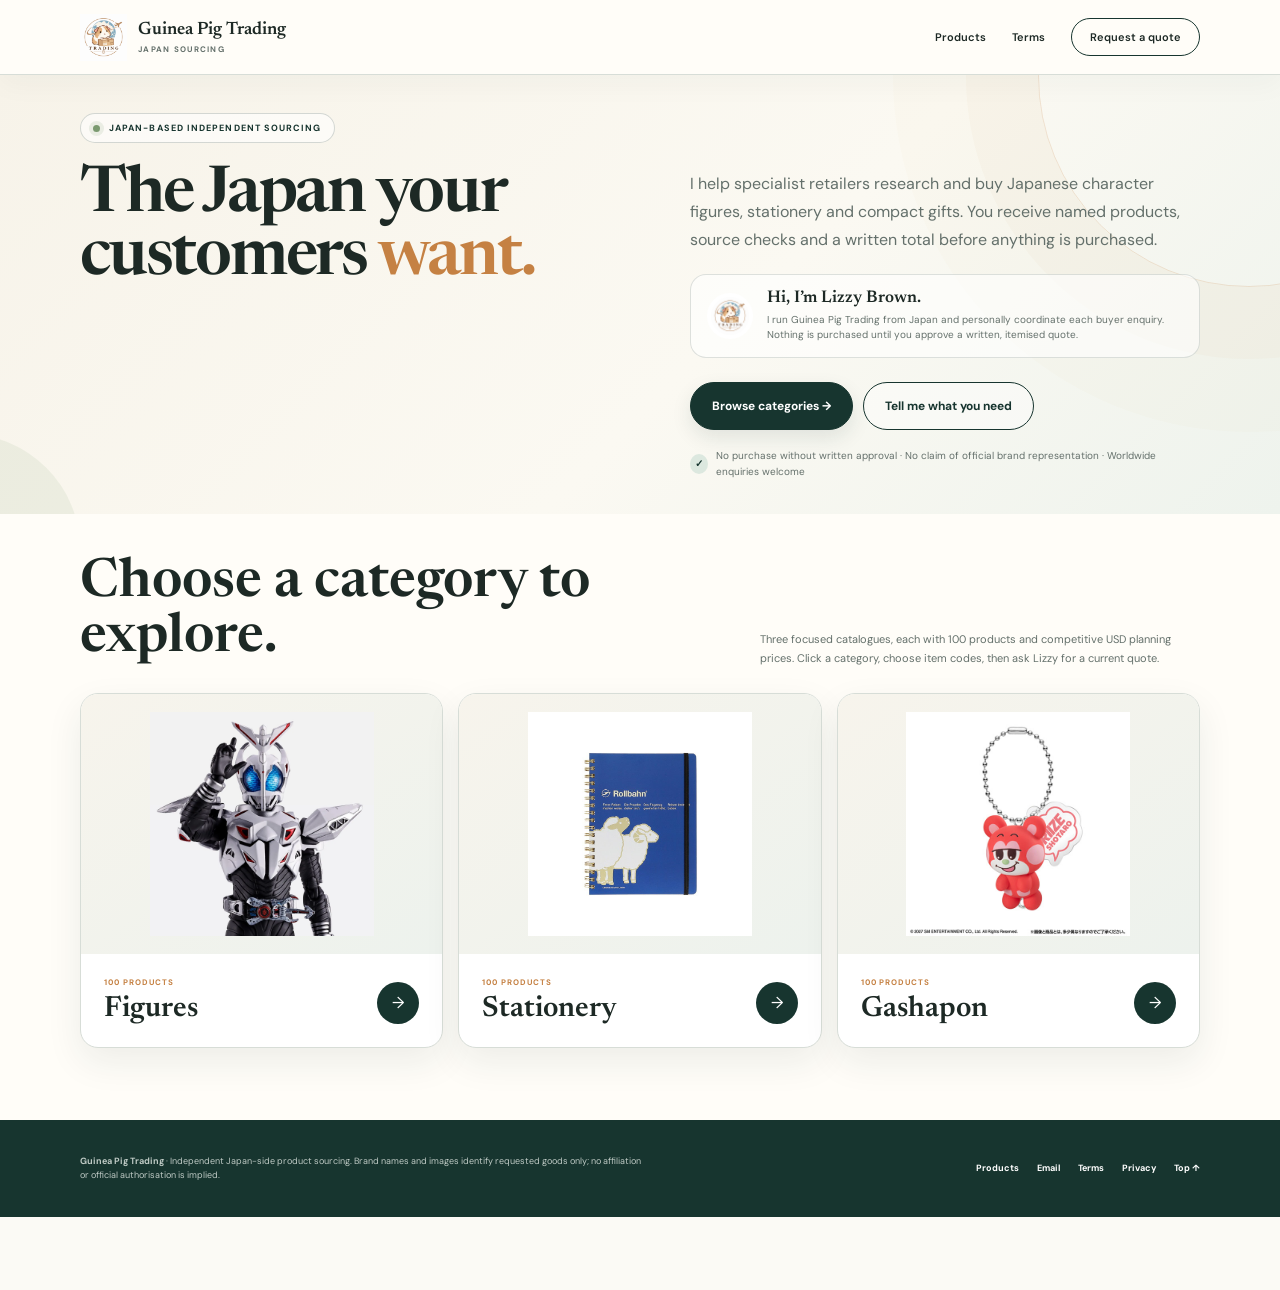
==== commit 992fdb08: "Make catalog customer-facing with USD pricing" ====
--- a/catalog.html
+++ b/catalog.html
@@ -3,6 +3,7 @@
 <head>
   <meta charset="utf-8">
   <meta name="viewport" content="width=device-width, initial-scale=1">
+  <meta http-equiv="refresh" content="0; url=index.html#categories">
   <title>Japanese Product Catalogues | Figures &amp; Stationery</title>
   <meta name="description" content="Browse buyer-ready character figure and Japanese stationery catalogues from Guinea Pig Trading, with product codes and source-backed references.">
   <meta name="theme-color" content="#081217">
